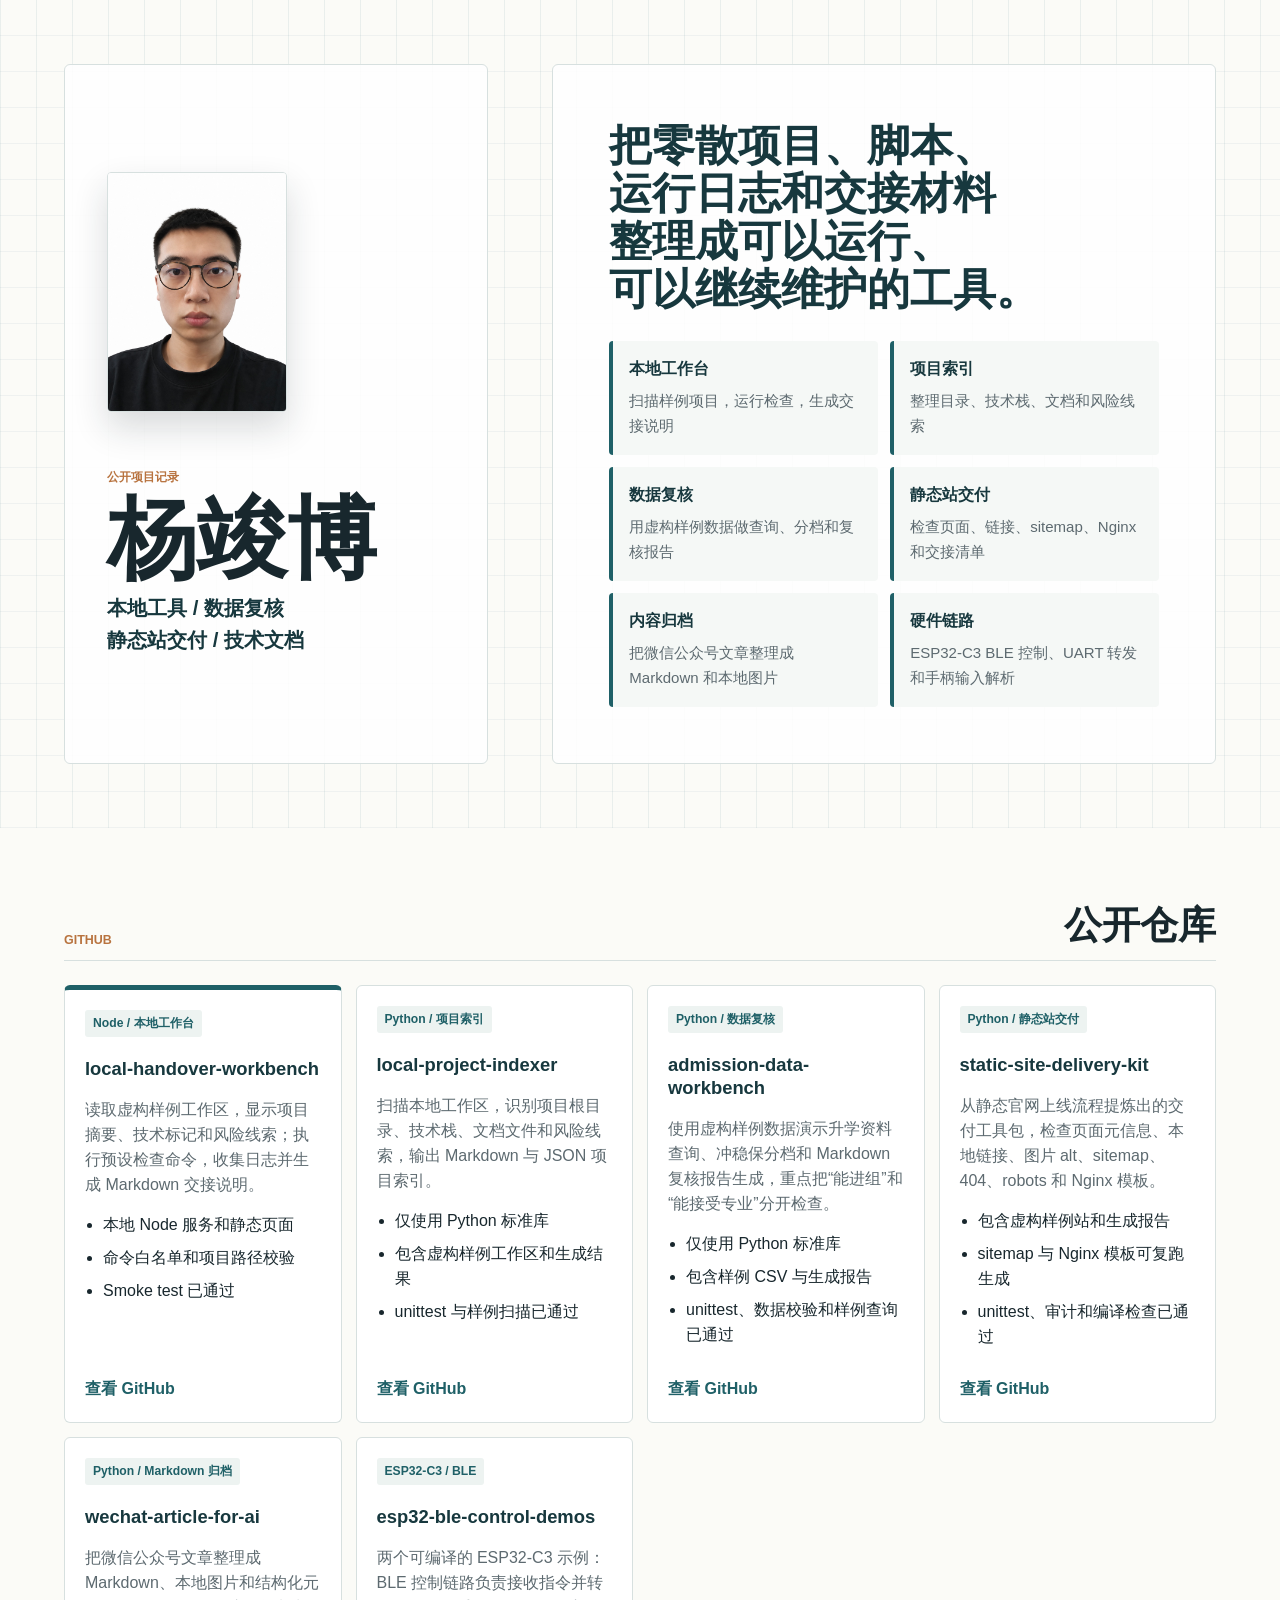
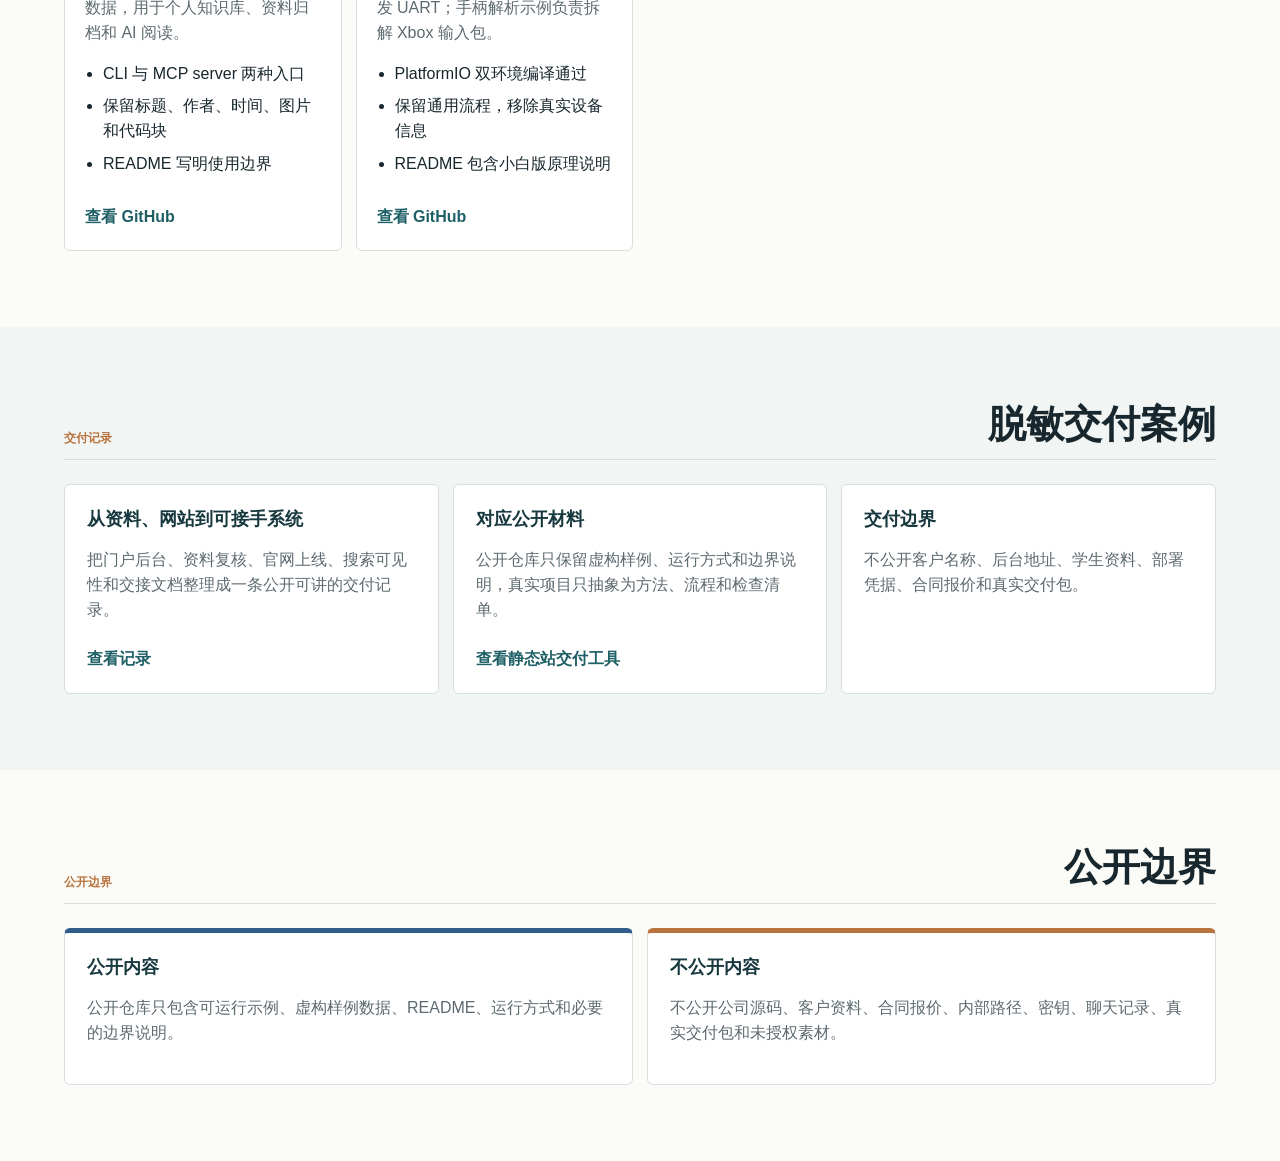
==== index.html @ c6136314 "feat: add static site delivery kit link" ====
<!doctype html>
<html lang="zh-CN">
<head>
  <meta charset="utf-8">
  <meta name="viewport" content="width=device-width, initial-scale=1">
  <title>杨竣博 | 项目记录</title>
  <meta name="description" content="杨竣博的公开项目记录：本地工具、资料整理、数据复核、Markdown 归档、ESP32-C3 蓝牙控制链路。">
  <link rel="stylesheet" href="styles.css">
</head>
<body>
  <main class="site">
    <section class="intro" aria-labelledby="title">
      <div class="identity">
        <img src="assets/profile.jpg" alt="杨竣博" class="avatar">
        <div>
          <p class="eyebrow">公开项目记录</p>
          <h1 id="title">杨竣博</h1>
          <p class="role"><span>本地工具 / 数据复核</span><span>静态站交付 / 技术文档</span></p>
        </div>
      </div>

      <div class="thesis">
        <p class="lead"><span>把零散项目、脚本、</span><span>运行日志和交接材料</span><span>整理成可以运行、</span><span>可以继续维护的工具。</span></p>
        <div class="signal-grid" aria-label="项目类型">
          <div><strong>本地工作台</strong><span>扫描样例项目，运行检查，生成交接说明</span></div>
          <div><strong>项目索引</strong><span>整理目录、技术栈、文档和风险线索</span></div>
          <div><strong>数据复核</strong><span>用虚构样例数据做查询、分档和复核报告</span></div>
          <div><strong>静态站交付</strong><span>检查页面、链接、sitemap、Nginx 和交接清单</span></div>
          <div><strong>内容归档</strong><span>把微信公众号文章整理成 Markdown 和本地图片</span></div>
          <div><strong>硬件链路</strong><span>ESP32-C3 BLE 控制、UART 转发和手柄输入解析</span></div>
        </div>
      </div>
    </section>

    <section class="band projects" aria-labelledby="projects-title">
      <div class="section-head">
        <p class="eyebrow">GitHub</p>
        <h2 id="projects-title">公开仓库</h2>
      </div>

      <div class="project-grid">
        <article class="project-card primary">
          <div class="status">Node / 本地工作台</div>
          <h3>local-handover-workbench</h3>
          <p>读取虚构样例工作区，显示项目摘要、技术标记和风险线索；执行预设检查命令，收集日志并生成 Markdown 交接说明。</p>
          <ul>
            <li>本地 Node 服务和静态页面</li>
            <li>命令白名单和项目路径校验</li>
            <li>Smoke test 已通过</li>
          </ul>
          <a href="https://github.com/blacklemi3/local-handover-workbench">查看 GitHub</a>
        </article>

        <article class="project-card">
          <div class="status">Python / 项目索引</div>
          <h3>local-project-indexer</h3>
          <p>扫描本地工作区，识别项目根目录、技术栈、文档文件和风险线索，输出 Markdown 与 JSON 项目索引。</p>
          <ul>
            <li>仅使用 Python 标准库</li>
            <li>包含虚构样例工作区和生成结果</li>
            <li>unittest 与样例扫描已通过</li>
          </ul>
          <a href="https://github.com/blacklemi3/local-project-indexer">查看 GitHub</a>
        </article>

        <article class="project-card">
          <div class="status">Python / 数据复核</div>
          <h3>admission-data-workbench</h3>
          <p>使用虚构样例数据演示升学资料查询、冲稳保分档和 Markdown 复核报告生成，重点把“能进组”和“能接受专业”分开检查。</p>
          <ul>
            <li>仅使用 Python 标准库</li>
            <li>包含样例 CSV 与生成报告</li>
            <li>unittest、数据校验和样例查询已通过</li>
          </ul>
          <a href="https://github.com/blacklemi3/admission-data-workbench">查看 GitHub</a>
        </article>

        <article class="project-card">
          <div class="status">Python / 静态站交付</div>
          <h3>static-site-delivery-kit</h3>
          <p>从静态官网上线流程提炼出的交付工具包，检查页面元信息、本地链接、图片 alt、sitemap、404、robots 和 Nginx 模板。</p>
          <ul>
            <li>包含虚构样例站和生成报告</li>
            <li>sitemap 与 Nginx 模板可复跑生成</li>
            <li>unittest、审计和编译检查已通过</li>
          </ul>
          <a href="https://github.com/blacklemi3/static-site-delivery-kit">查看 GitHub</a>
        </article>

        <article class="project-card">
          <div class="status">Python / Markdown 归档</div>
          <h3>wechat-article-for-ai</h3>
          <p>把微信公众号文章整理成 Markdown、本地图片和结构化元数据，用于个人知识库、资料归档和 AI 阅读。</p>
          <ul>
            <li>CLI 与 MCP server 两种入口</li>
            <li>保留标题、作者、时间、图片和代码块</li>
            <li>README 写明使用边界</li>
          </ul>
          <a href="https://github.com/blacklemi3/wechat-article-for-ai">查看 GitHub</a>
        </article>

        <article class="project-card">
          <div class="status">ESP32-C3 / BLE</div>
          <h3>esp32-ble-control-demos</h3>
          <p>两个可编译的 ESP32-C3 示例：BLE 控制链路负责接收指令并转发 UART；手柄解析示例负责拆解 Xbox 输入包。</p>
          <ul>
            <li>PlatformIO 双环境编译通过</li>
            <li>保留通用流程，移除真实设备信息</li>
            <li>README 包含小白版原理说明</li>
          </ul>
          <a href="https://github.com/blacklemi3/esp32-c3-ble-control-demos">查看 GitHub</a>
        </article>
      </div>
    </section>

    <section class="band evidence" aria-labelledby="records-title">
      <div class="section-head">
        <p class="eyebrow">交付记录</p>
        <h2 id="records-title">脱敏交付案例</h2>
      </div>

      <div class="case-list">
        <article>
          <h3>从资料、网站到可接手系统</h3>
          <p>把门户后台、资料复核、官网上线、搜索可见性和交接文档整理成一条公开可讲的交付记录。</p>
          <a href="cases/delivery-record.html">查看记录</a>
        </article>
        <article>
          <h3>对应公开材料</h3>
          <p>公开仓库只保留虚构样例、运行方式和边界说明，真实项目只抽象为方法、流程和检查清单。</p>
          <a href="https://github.com/blacklemi3/static-site-delivery-kit">查看静态站交付工具</a>
        </article>
        <article>
          <h3>交付边界</h3>
          <p>不公开客户名称、后台地址、学生资料、部署凭据、合同报价和真实交付包。</p>
        </article>
      </div>
    </section>

    <section class="band boundary" aria-labelledby="boundary-title">
      <div class="section-head">
        <p class="eyebrow">公开边界</p>
        <h2 id="boundary-title">公开边界</h2>
      </div>
      <div class="boundary-grid">
        <div>
          <h3>公开内容</h3>
          <p>公开仓库只包含可运行示例、虚构样例数据、README、运行方式和必要的边界说明。</p>
        </div>
        <div>
          <h3>不公开内容</h3>
          <p>不公开公司源码、客户资料、合同报价、内部路径、密钥、聊天记录、真实交付包和未授权素材。</p>
        </div>
      </div>
    </section>
  </main>
</body>
</html>
---- styles.css ----
:root {
  --ink: #18272d;
  --muted: #5d6a70;
  --paper: #fbfbf7;
  --surface: #ffffff;
  --mist: #e8efee;
  --teal: #1f6067;
  --deep: #17383e;
  --copper: #b8733f;
  --blue: #315d8c;
  --line: #d7e0df;
}

* {
  box-sizing: border-box;
}

html {
  color: var(--ink);
  background: var(--paper);
  font-family: "Microsoft YaHei", "Noto Sans SC", "PingFang SC", Arial, sans-serif;
  line-height: 1.55;
}

body {
  margin: 0;
  overflow-x: hidden;
}

a {
  color: var(--teal);
  font-weight: 700;
  text-decoration: none;
}

a:focus-visible,
a:hover {
  text-decoration: underline;
}

.site {
  min-height: 100vh;
}

.intro {
  display: grid;
  grid-template-columns: minmax(260px, 0.78fr) minmax(320px, 1.22fr);
  gap: clamp(24px, 5vw, 72px);
  align-items: stretch;
  min-height: 82vh;
  padding: clamp(28px, 5vw, 64px);
  background:
    linear-gradient(90deg, rgba(31, 96, 103, 0.08) 1px, transparent 1px),
    linear-gradient(0deg, rgba(49, 93, 140, 0.06) 1px, transparent 1px),
    var(--paper);
  background-size: 36px 36px;
}

.identity,
.thesis {
  min-width: 0;
  border: 1px solid var(--line);
  background: rgba(255, 255, 255, 0.86);
}

.identity {
  display: flex;
  flex-direction: column;
  justify-content: center;
  gap: clamp(24px, 6vw, 56px);
  padding: clamp(22px, 4vw, 42px);
  border-radius: 6px;
}

.avatar {
  width: min(180px, 46vw);
  aspect-ratio: 3 / 4;
  object-fit: cover;
  border: 1px solid var(--line);
  border-radius: 4px;
  box-shadow: 0 16px 34px rgba(24, 39, 45, 0.16);
}

.eyebrow {
  margin: 0 0 10px;
  color: var(--copper);
  font-size: 0.78rem;
  font-weight: 800;
  letter-spacing: 0;
  text-transform: uppercase;
}

h1,
h2,
h3,
p {
  margin-top: 0;
}

h1 {
  margin-bottom: 10px;
  font-size: clamp(3rem, 7vw, 5.8rem);
  line-height: 0.95;
  letter-spacing: 0;
  overflow-wrap: anywhere;
}

.role {
  margin: 0;
  color: var(--deep);
  font-size: clamp(1rem, 2vw, 1.28rem);
  font-weight: 800;
  overflow-wrap: anywhere;
}

.role span,
.lead span {
  display: block;
}

.thesis {
  display: flex;
  flex-direction: column;
  justify-content: space-between;
  gap: 28px;
  padding: clamp(24px, 5vw, 56px);
  border-radius: 6px;
}

.lead {
  max-width: 820px;
  margin: 0;
  color: var(--deep);
  font-size: clamp(1.65rem, 3.35vw, 3.55rem);
  font-weight: 850;
  line-height: 1.12;
  overflow-wrap: anywhere;
}

.signal-grid {
  display: grid;
  grid-template-columns: repeat(2, minmax(0, 1fr));
  gap: 12px;
}

.signal-grid div {
  min-height: 86px;
  padding: 16px;
  border-left: 4px solid var(--teal);
  background: #f5f8f6;
  border-radius: 4px;
}

.signal-grid strong {
  display: block;
  margin-bottom: 8px;
  color: var(--deep);
  font-size: 0.98rem;
}

.signal-grid span {
  color: var(--muted);
  font-size: 0.94rem;
}

.band {
  padding: clamp(34px, 6vw, 76px) clamp(22px, 5vw, 64px);
}

.section-head {
  display: flex;
  align-items: end;
  justify-content: space-between;
  gap: 20px;
  margin-bottom: 24px;
  border-bottom: 1px solid var(--line);
}

.section-head h2 {
  margin-bottom: 14px;
  font-size: clamp(1.6rem, 3vw, 2.8rem);
  line-height: 1.1;
}

.project-grid {
  display: grid;
  grid-template-columns: repeat(auto-fit, minmax(238px, 1fr));
  gap: 14px;
}

.project-card,
.case-list article,
.boundary-grid div {
  min-width: 0;
  border: 1px solid var(--line);
  border-radius: 6px;
  background: var(--surface);
}

.project-card {
  display: flex;
  flex-direction: column;
  min-height: 410px;
  padding: 20px;
}

.project-card.primary {
  border-top: 5px solid var(--teal);
}

.status {
  width: fit-content;
  margin-bottom: 20px;
  padding: 4px 8px;
  border-radius: 3px;
  background: #edf3f1;
  color: var(--teal);
  font-size: 0.76rem;
  font-weight: 800;
}

.project-card h3,
.case-list h3,
.boundary-grid h3 {
  color: var(--deep);
  font-size: 1.15rem;
  line-height: 1.25;
}

.project-card p,
.case-list p,
.boundary-grid p {
  color: var(--muted);
}

.project-card ul {
  margin: 0 0 20px;
  padding-left: 18px;
  color: var(--ink);
}

.project-card li {
  margin-bottom: 8px;
}

.project-card a {
  margin-top: auto;
}

.evidence {
  background: #f1f5f4;
}

.case-list {
  display: grid;
  grid-template-columns: repeat(3, minmax(0, 1fr));
  gap: 14px;
}

.case-list article,
.boundary-grid div {
  padding: 22px;
}

.case-list a {
  display: inline-block;
  margin-top: 8px;
}

.case-page {
  background: var(--paper);
}

.case-hero {
  padding: clamp(32px, 7vw, 84px) clamp(22px, 6vw, 76px);
  border-bottom: 1px solid var(--line);
  background:
    linear-gradient(90deg, rgba(31, 96, 103, 0.08) 1px, transparent 1px),
    linear-gradient(0deg, rgba(49, 93, 140, 0.06) 1px, transparent 1px),
    var(--paper);
  background-size: 36px 36px;
}

.back-link {
  display: inline-block;
  margin-bottom: clamp(28px, 5vw, 54px);
}

.case-hero h1 {
  max-width: 980px;
  font-size: clamp(2.4rem, 6vw, 5.2rem);
}

.case-lead {
  max-width: 900px;
  margin: 0;
  color: var(--deep);
  font-size: clamp(1.08rem, 2.1vw, 1.5rem);
  font-weight: 700;
}

.case-band {
  max-width: 1280px;
  margin: 0 auto;
}

.muted-band {
  max-width: none;
  background: #f1f5f4;
}

.muted-band > * {
  max-width: 1280px;
  margin-left: auto;
  margin-right: auto;
}

.delivery-grid,
.output-grid,
.related-list {
  display: grid;
  gap: 14px;
}

.delivery-grid {
  grid-template-columns: repeat(3, minmax(0, 1fr));
}

.delivery-card,
.output-grid div,
.related-list a {
  min-width: 0;
  border: 1px solid var(--line);
  border-radius: 6px;
  background: var(--surface);
}

.delivery-card {
  padding: 22px;
}

.delivery-card h3 {
  color: var(--deep);
  font-size: 1.18rem;
}

.delivery-card p,
.delivery-card li,
.output-grid span,
.related-list span,
.process-list span {
  color: var(--muted);
}

.delivery-card ul {
  margin: 0;
  padding-left: 18px;
}

.process-list {
  display: grid;
  gap: 12px;
  margin: 0;
  padding: 0;
  list-style: none;
}

.process-list li {
  display: grid;
  grid-template-columns: minmax(140px, 0.28fr) minmax(0, 1fr);
  gap: 16px;
  padding: 18px 20px;
  border-left: 4px solid var(--teal);
  background: var(--surface);
}

.process-list strong,
.output-grid strong,
.related-list strong {
  color: var(--deep);
}

.output-grid {
  grid-template-columns: repeat(4, minmax(0, 1fr));
}

.output-grid div {
  padding: 20px;
}

.output-grid strong,
.output-grid span,
.related-list strong,
.related-list span {
  display: block;
}

.output-grid strong,
.related-list strong {
  margin-bottom: 8px;
}

.related-list {
  grid-template-columns: repeat(auto-fit, minmax(230px, 1fr));
}

.related-list a {
  padding: 20px;
}

.boundary-grid {
  display: grid;
  grid-template-columns: repeat(2, minmax(0, 1fr));
  gap: 14px;
}

.boundary-grid div:first-child {
  border-top: 5px solid var(--blue);
}

.boundary-grid div:last-child {
  border-top: 5px solid var(--copper);
}

@media (max-width: 980px) {
  .intro,
  .project-grid,
  .case-list,
  .delivery-grid,
  .output-grid,
  .related-list,
  .boundary-grid {
    grid-template-columns: 1fr;
  }

  .intro {
    min-height: auto;
    padding: 28px clamp(16px, 6vw, 28px);
  }

  .project-card {
    min-height: auto;
  }
}

@media (max-width: 620px) {
  h1 {
    font-size: 2.75rem;
  }

  .role,
  .lead,
  .project-card h3 {
    word-break: break-all;
  }

  .lead {
    font-size: 1.48rem;
  }

  .signal-grid {
    grid-template-columns: 1fr;
  }

  .section-head {
    display: block;
  }

  .process-list li {
    grid-template-columns: 1fr;
  }
}

@media (prefers-reduced-motion: reduce) {
  *,
  *::before,
  *::after {
    scroll-behavior: auto !important;
  }
}
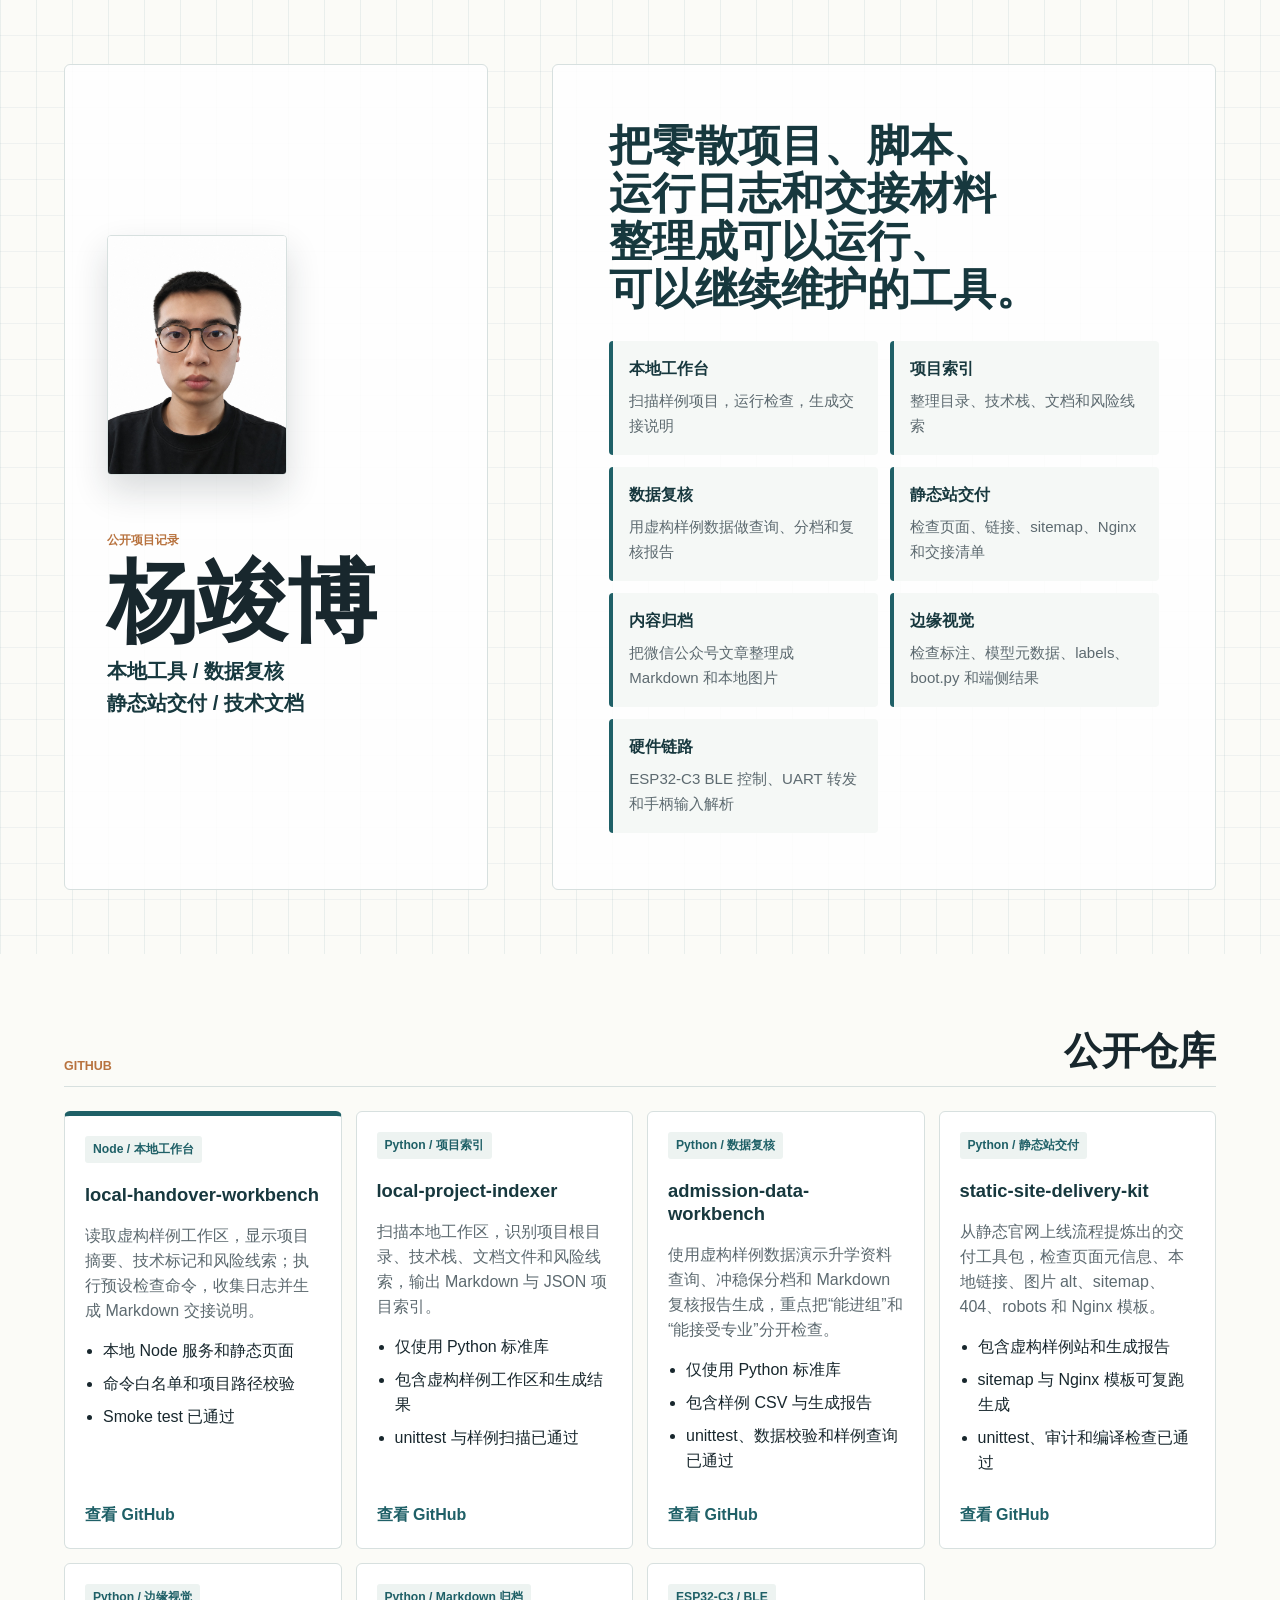
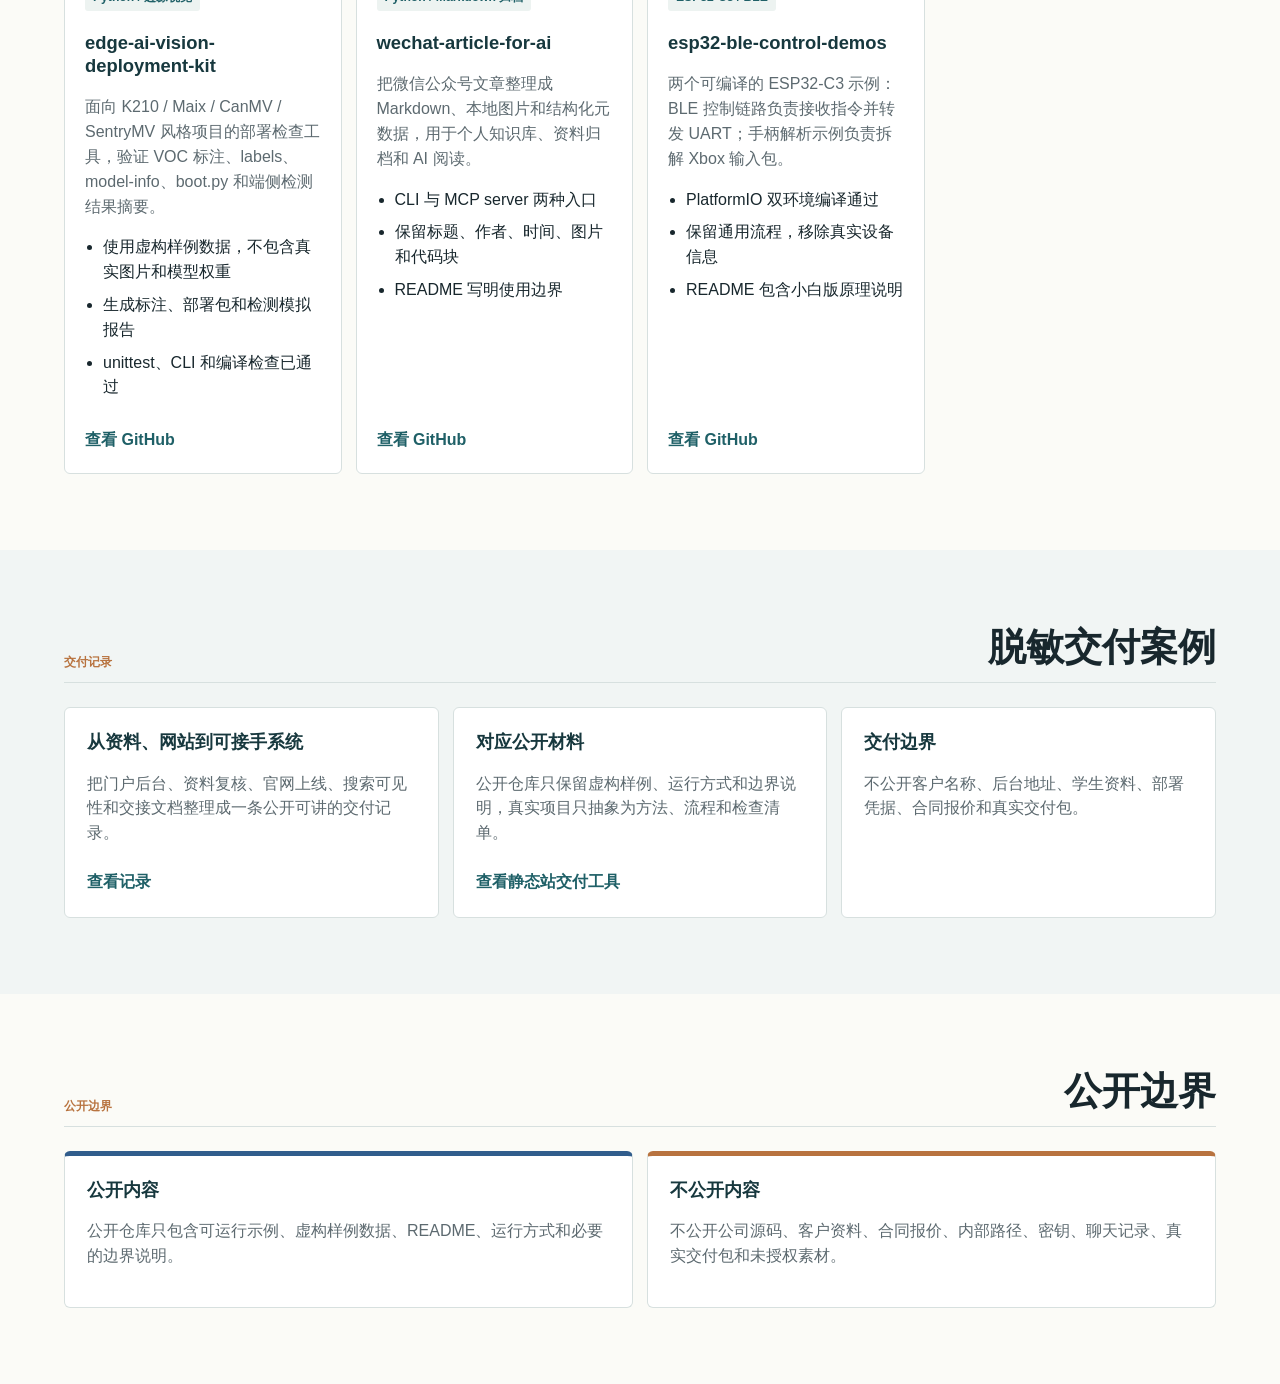
==== commit 3c2754f7: "feat: add edge vision deployment kit link" ====
--- a/index.html
+++ b/index.html
@@ -4,7 +4,7 @@
   <meta charset="utf-8">
   <meta name="viewport" content="width=device-width, initial-scale=1">
   <title>杨竣博 | 项目记录</title>
-  <meta name="description" content="杨竣博的公开项目记录：本地工具、资料整理、数据复核、Markdown 归档、ESP32-C3 蓝牙控制链路。">
+  <meta name="description" content="杨竣博的公开项目记录：本地工具、资料整理、数据复核、Markdown 归档、边缘视觉部署检查和 ESP32-C3 蓝牙控制链路。">
   <link rel="stylesheet" href="styles.css">
 </head>
 <body>
@@ -27,6 +27,7 @@
           <div><strong>数据复核</strong><span>用虚构样例数据做查询、分档和复核报告</span></div>
           <div><strong>静态站交付</strong><span>检查页面、链接、sitemap、Nginx 和交接清单</span></div>
           <div><strong>内容归档</strong><span>把微信公众号文章整理成 Markdown 和本地图片</span></div>
+          <div><strong>边缘视觉</strong><span>检查标注、模型元数据、labels、boot.py 和端侧结果</span></div>
           <div><strong>硬件链路</strong><span>ESP32-C3 BLE 控制、UART 转发和手柄输入解析</span></div>
         </div>
       </div>
@@ -85,6 +86,18 @@
             <li>unittest、审计和编译检查已通过</li>
           </ul>
           <a href="https://github.com/blacklemi3/static-site-delivery-kit">查看 GitHub</a>
+        </article>
+
+        <article class="project-card">
+          <div class="status">Python / 边缘视觉</div>
+          <h3>edge-ai-vision-deployment-kit</h3>
+          <p>面向 K210 / Maix / CanMV / SentryMV 风格项目的部署检查工具，验证 VOC 标注、labels、model-info、boot.py 和端侧检测结果摘要。</p>
+          <ul>
+            <li>使用虚构样例数据，不包含真实图片和模型权重</li>
+            <li>生成标注、部署包和检测模拟报告</li>
+            <li>unittest、CLI 和编译检查已通过</li>
+          </ul>
+          <a href="https://github.com/blacklemi3/edge-ai-vision-deployment-kit">查看 GitHub</a>
         </article>
 
         <article class="project-card">
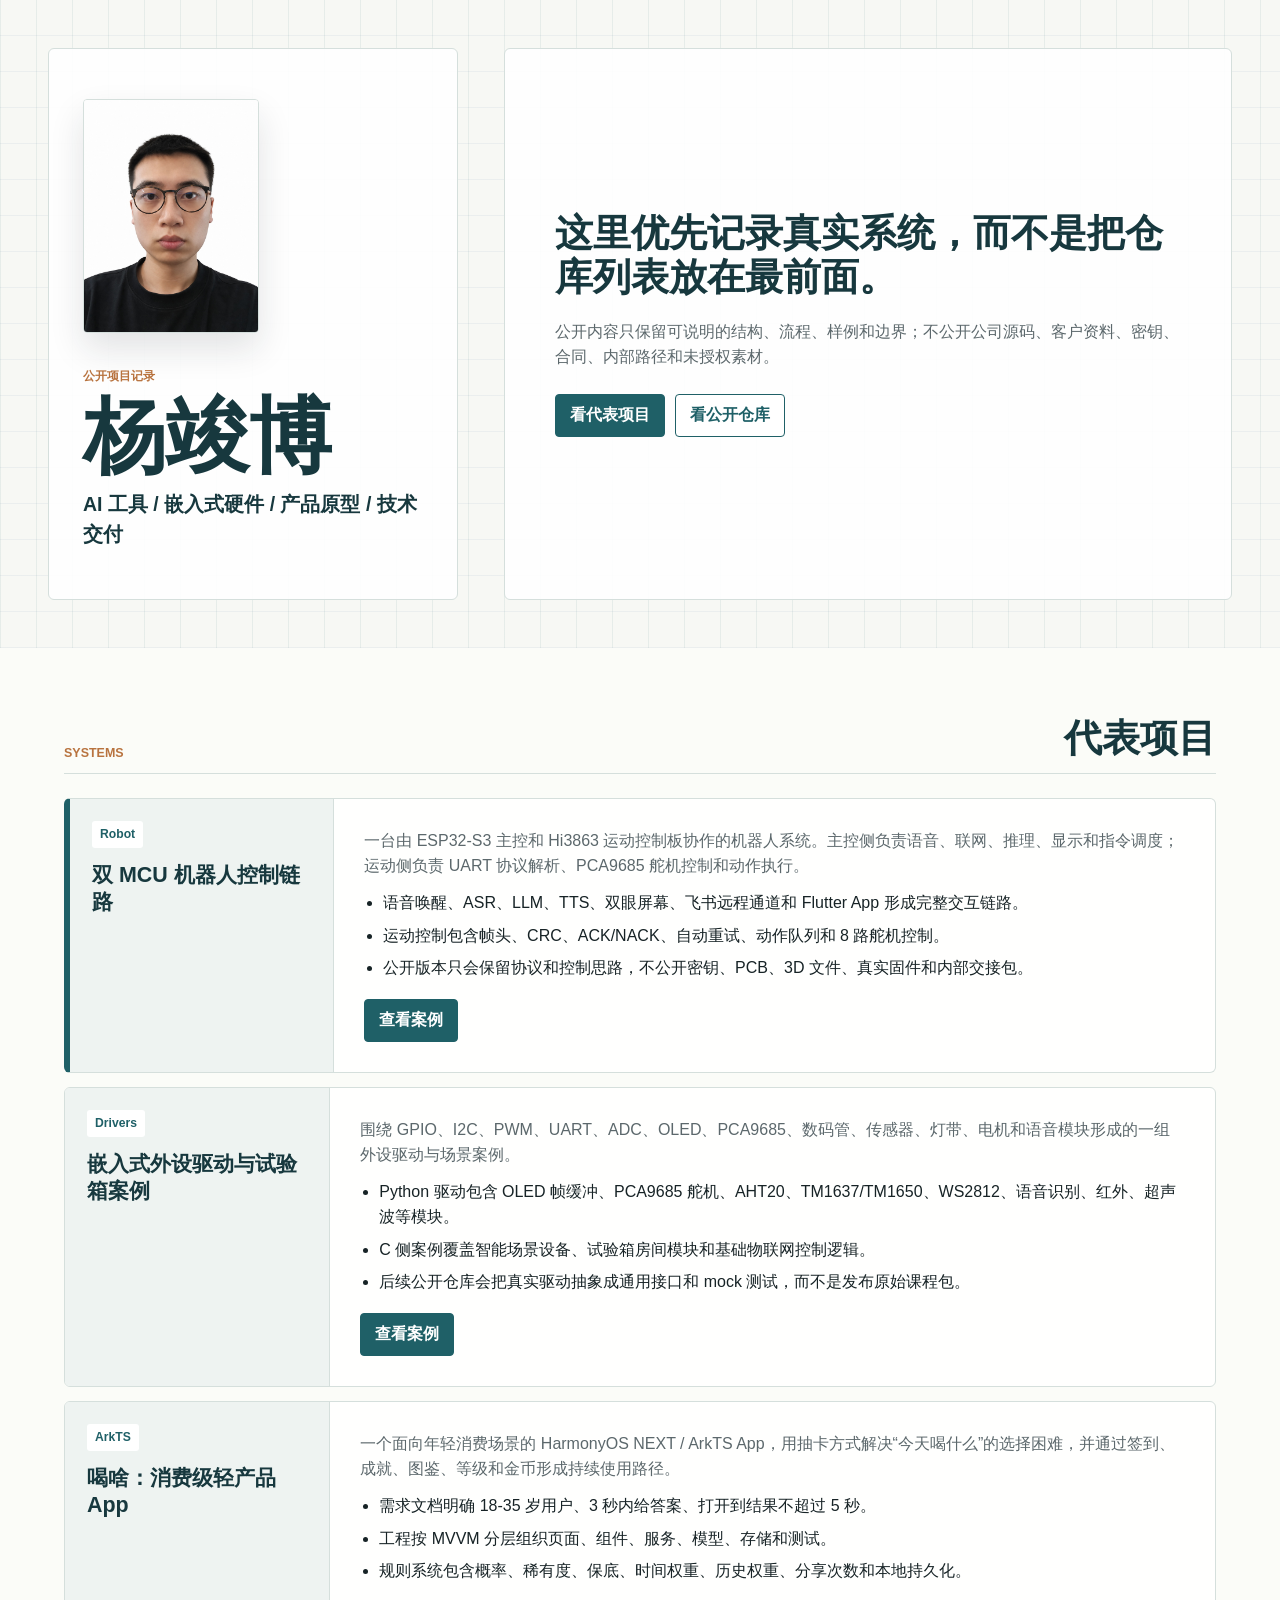
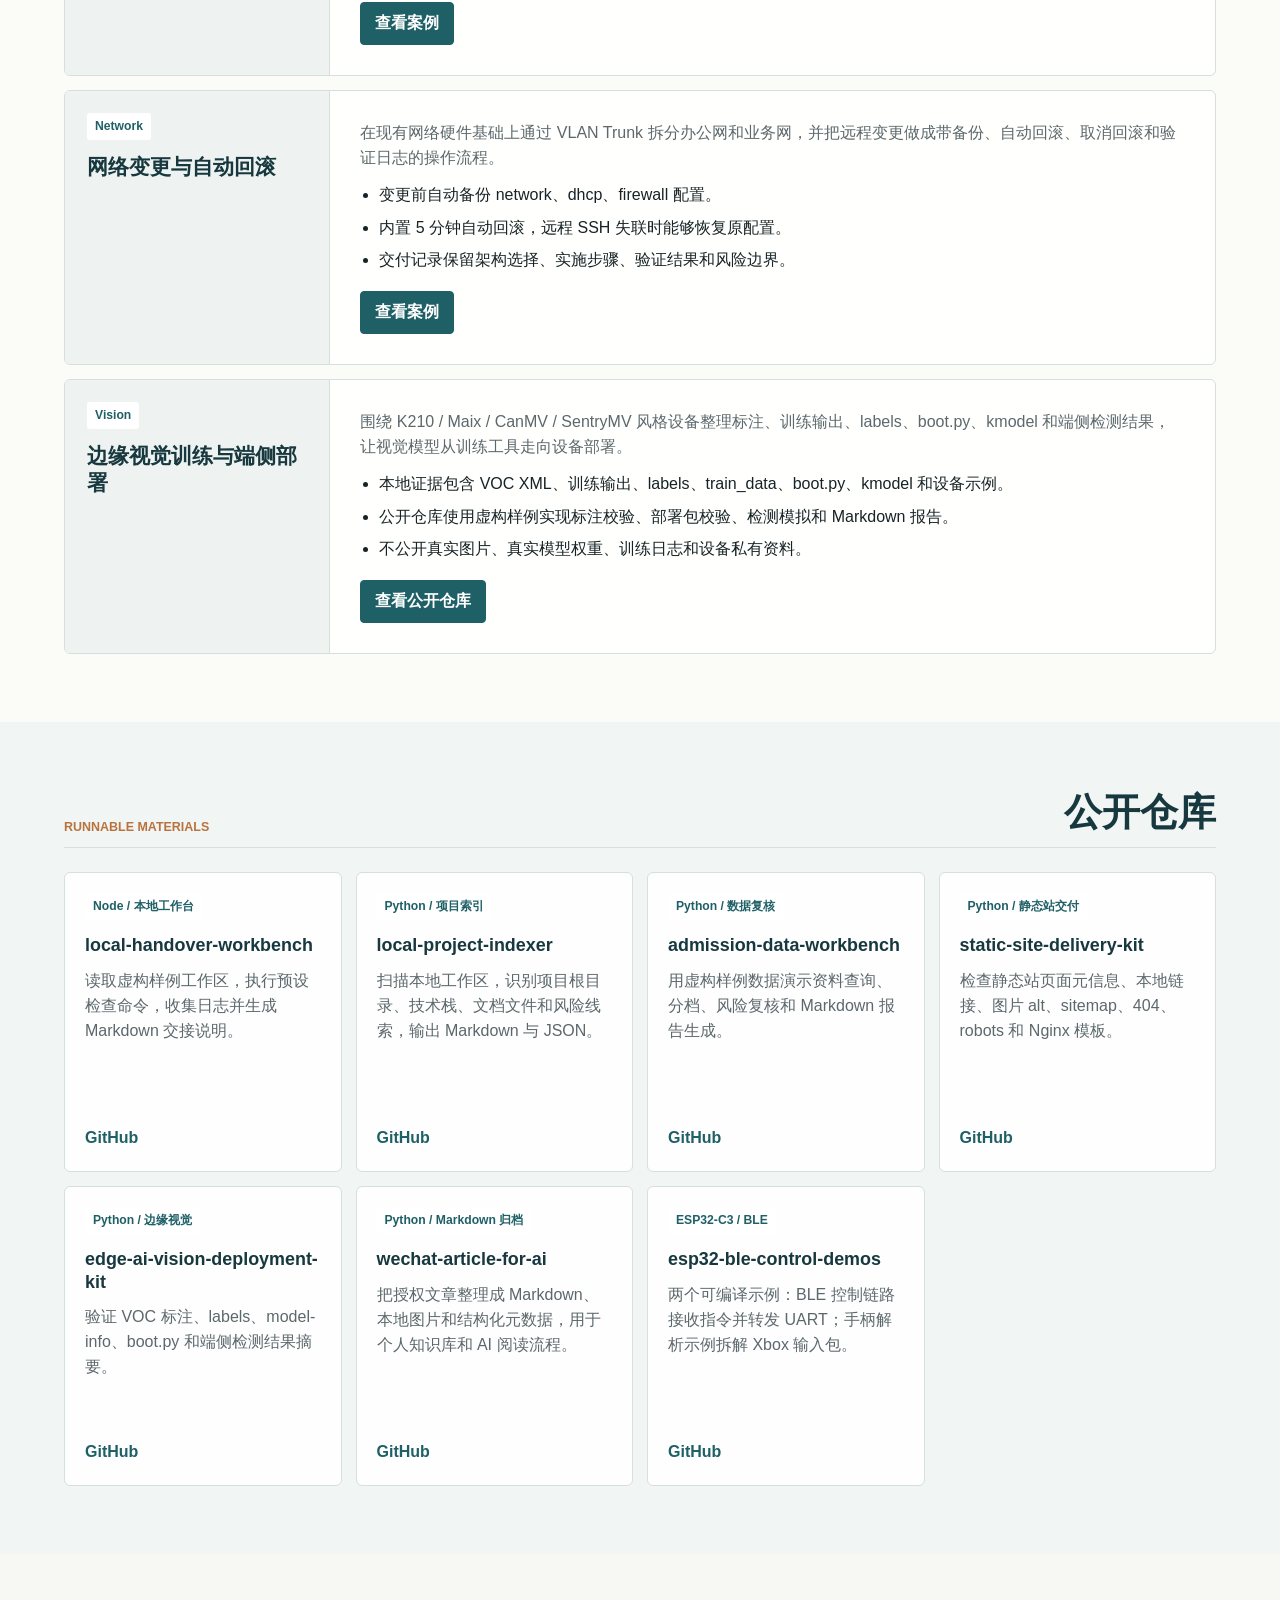
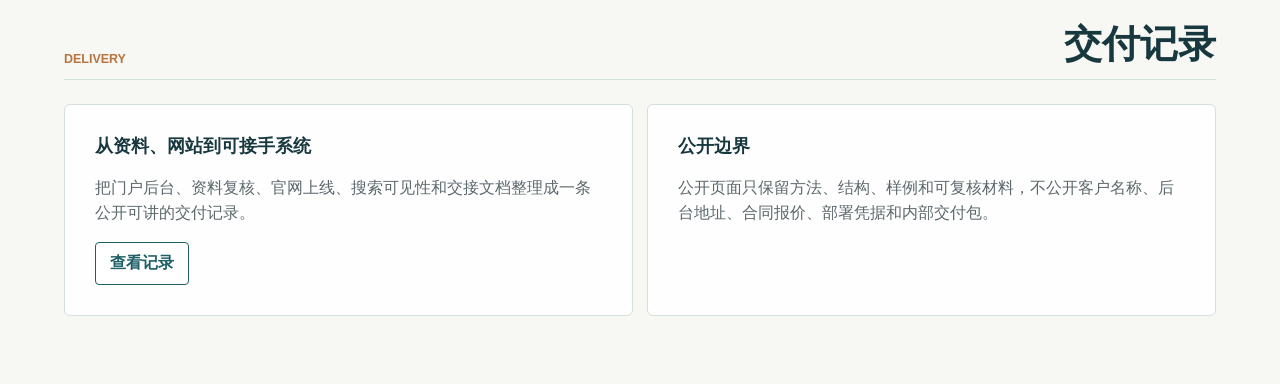
==== commit e37b8c76: "feat: make portfolio case-first" ====
--- a/index.html
+++ b/index.html
@@ -4,166 +4,194 @@
   <meta charset="utf-8">
   <meta name="viewport" content="width=device-width, initial-scale=1">
   <title>杨竣博 | 项目记录</title>
-  <meta name="description" content="杨竣博的公开项目记录：本地工具、资料整理、数据复核、Markdown 归档、边缘视觉部署检查和 ESP32-C3 蓝牙控制链路。">
+  <meta name="description" content="杨竣博的公开项目记录：机器人控制链路、嵌入式外设驱动、消费级 ArkTS App、网络变更、边缘视觉和技术交付。">
   <link rel="stylesheet" href="styles.css">
 </head>
 <body>
   <main class="site">
-    <section class="intro" aria-labelledby="title">
-      <div class="identity">
+    <section class="hero" aria-labelledby="title">
+      <div class="profile-panel">
         <img src="assets/profile.jpg" alt="杨竣博" class="avatar">
         <div>
           <p class="eyebrow">公开项目记录</p>
           <h1 id="title">杨竣博</h1>
-          <p class="role"><span>本地工具 / 数据复核</span><span>静态站交付 / 技术文档</span></p>
+          <p class="role">AI 工具 / 嵌入式硬件 / 产品原型 / 技术交付</p>
         </div>
       </div>
 
-      <div class="thesis">
-        <p class="lead"><span>把零散项目、脚本、</span><span>运行日志和交接材料</span><span>整理成可以运行、</span><span>可以继续维护的工具。</span></p>
-        <div class="signal-grid" aria-label="项目类型">
-          <div><strong>本地工作台</strong><span>扫描样例项目，运行检查，生成交接说明</span></div>
-          <div><strong>项目索引</strong><span>整理目录、技术栈、文档和风险线索</span></div>
-          <div><strong>数据复核</strong><span>用虚构样例数据做查询、分档和复核报告</span></div>
-          <div><strong>静态站交付</strong><span>检查页面、链接、sitemap、Nginx 和交接清单</span></div>
-          <div><strong>内容归档</strong><span>把微信公众号文章整理成 Markdown 和本地图片</span></div>
-          <div><strong>边缘视觉</strong><span>检查标注、模型元数据、labels、boot.py 和端侧结果</span></div>
-          <div><strong>硬件链路</strong><span>ESP32-C3 BLE 控制、UART 转发和手柄输入解析</span></div>
+      <div class="hero-brief">
+        <p class="lead">这里优先记录真实系统，而不是把仓库列表放在最前面。</p>
+        <p class="sublead">公开内容只保留可说明的结构、流程、样例和边界；不公开公司源码、客户资料、密钥、合同、内部路径和未授权素材。</p>
+        <div class="hero-actions">
+          <a href="#cases">看代表项目</a>
+          <a href="#repos">看公开仓库</a>
         </div>
       </div>
     </section>
 
-    <section class="band projects" aria-labelledby="projects-title">
+    <section class="band case-priority" id="cases" aria-labelledby="cases-title">
       <div class="section-head">
-        <p class="eyebrow">GitHub</p>
-        <h2 id="projects-title">公开仓库</h2>
+        <p class="eyebrow">Systems</p>
+        <h2 id="cases-title">代表项目</h2>
       </div>
 
-      <div class="project-grid">
-        <article class="project-card primary">
-          <div class="status">Node / 本地工作台</div>
-          <h3>local-handover-workbench</h3>
-          <p>读取虚构样例工作区，显示项目摘要、技术标记和风险线索；执行预设检查命令，收集日志并生成 Markdown 交接说明。</p>
-          <ul>
-            <li>本地 Node 服务和静态页面</li>
-            <li>命令白名单和项目路径校验</li>
-            <li>Smoke test 已通过</li>
-          </ul>
-          <a href="https://github.com/blacklemi3/local-handover-workbench">查看 GitHub</a>
+      <div class="case-ledger">
+        <article class="case-row flagship">
+          <div class="case-label">
+            <span>Robot</span>
+            <strong>双 MCU 机器人控制链路</strong>
+          </div>
+          <div class="case-body">
+            <p>一台由 ESP32-S3 主控和 Hi3863 运动控制板协作的机器人系统。主控侧负责语音、联网、推理、显示和指令调度；运动侧负责 UART 协议解析、PCA9685 舵机控制和动作执行。</p>
+            <ul>
+              <li>语音唤醒、ASR、LLM、TTS、双眼屏幕、飞书远程通道和 Flutter App 形成完整交互链路。</li>
+              <li>运动控制包含帧头、CRC、ACK/NACK、自动重试、动作队列和 8 路舵机控制。</li>
+              <li>公开版本只会保留协议和控制思路，不公开密钥、PCB、3D 文件、真实固件和内部交接包。</li>
+            </ul>
+            <a href="cases/system-records.html#robot">查看案例</a>
+          </div>
         </article>
 
-        <article class="project-card">
-          <div class="status">Python / 项目索引</div>
-          <h3>local-project-indexer</h3>
-          <p>扫描本地工作区，识别项目根目录、技术栈、文档文件和风险线索，输出 Markdown 与 JSON 项目索引。</p>
-          <ul>
-            <li>仅使用 Python 标准库</li>
-            <li>包含虚构样例工作区和生成结果</li>
-            <li>unittest 与样例扫描已通过</li>
-          </ul>
-          <a href="https://github.com/blacklemi3/local-project-indexer">查看 GitHub</a>
+        <article class="case-row">
+          <div class="case-label">
+            <span>Drivers</span>
+            <strong>嵌入式外设驱动与试验箱案例</strong>
+          </div>
+          <div class="case-body">
+            <p>围绕 GPIO、I2C、PWM、UART、ADC、OLED、PCA9685、数码管、传感器、灯带、电机和语音模块形成的一组外设驱动与场景案例。</p>
+            <ul>
+              <li>Python 驱动包含 OLED 帧缓冲、PCA9685 舵机、AHT20、TM1637/TM1650、WS2812、语音识别、红外、超声波等模块。</li>
+              <li>C 侧案例覆盖智能场景设备、试验箱房间模块和基础物联网控制逻辑。</li>
+              <li>后续公开仓库会把真实驱动抽象成通用接口和 mock 测试，而不是发布原始课程包。</li>
+            </ul>
+            <a href="cases/system-records.html#drivers">查看案例</a>
+          </div>
         </article>
 
-        <article class="project-card">
-          <div class="status">Python / 数据复核</div>
-          <h3>admission-data-workbench</h3>
-          <p>使用虚构样例数据演示升学资料查询、冲稳保分档和 Markdown 复核报告生成，重点把“能进组”和“能接受专业”分开检查。</p>
-          <ul>
-            <li>仅使用 Python 标准库</li>
-            <li>包含样例 CSV 与生成报告</li>
-            <li>unittest、数据校验和样例查询已通过</li>
-          </ul>
-          <a href="https://github.com/blacklemi3/admission-data-workbench">查看 GitHub</a>
+        <article class="case-row">
+          <div class="case-label">
+            <span>ArkTS</span>
+            <strong>喝啥：消费级轻产品 App</strong>
+          </div>
+          <div class="case-body">
+            <p>一个面向年轻消费场景的 HarmonyOS NEXT / ArkTS App，用抽卡方式解决“今天喝什么”的选择困难，并通过签到、成就、图鉴、等级和金币形成持续使用路径。</p>
+            <ul>
+              <li>需求文档明确 18-35 岁用户、3 秒内给答案、打开到结果不超过 5 秒。</li>
+              <li>工程按 MVVM 分层组织页面、组件、服务、模型、存储和测试。</li>
+              <li>规则系统包含概率、稀有度、保底、时间权重、历史权重、分享次数和本地持久化。</li>
+            </ul>
+            <a href="cases/system-records.html#hesha">查看案例</a>
+          </div>
         </article>
 
-        <article class="project-card">
-          <div class="status">Python / 静态站交付</div>
-          <h3>static-site-delivery-kit</h3>
-          <p>从静态官网上线流程提炼出的交付工具包，检查页面元信息、本地链接、图片 alt、sitemap、404、robots 和 Nginx 模板。</p>
-          <ul>
-            <li>包含虚构样例站和生成报告</li>
-            <li>sitemap 与 Nginx 模板可复跑生成</li>
-            <li>unittest、审计和编译检查已通过</li>
-          </ul>
-          <a href="https://github.com/blacklemi3/static-site-delivery-kit">查看 GitHub</a>
+        <article class="case-row">
+          <div class="case-label">
+            <span>Network</span>
+            <strong>网络变更与自动回滚</strong>
+          </div>
+          <div class="case-body">
+            <p>在现有网络硬件基础上通过 VLAN Trunk 拆分办公网和业务网，并把远程变更做成带备份、自动回滚、取消回滚和验证日志的操作流程。</p>
+            <ul>
+              <li>变更前自动备份 network、dhcp、firewall 配置。</li>
+              <li>内置 5 分钟自动回滚，远程 SSH 失联时能够恢复原配置。</li>
+              <li>交付记录保留架构选择、实施步骤、验证结果和风险边界。</li>
+            </ul>
+            <a href="cases/system-records.html#network">查看案例</a>
+          </div>
         </article>
 
-        <article class="project-card">
-          <div class="status">Python / 边缘视觉</div>
-          <h3>edge-ai-vision-deployment-kit</h3>
-          <p>面向 K210 / Maix / CanMV / SentryMV 风格项目的部署检查工具，验证 VOC 标注、labels、model-info、boot.py 和端侧检测结果摘要。</p>
-          <ul>
-            <li>使用虚构样例数据，不包含真实图片和模型权重</li>
-            <li>生成标注、部署包和检测模拟报告</li>
-            <li>unittest、CLI 和编译检查已通过</li>
-          </ul>
-          <a href="https://github.com/blacklemi3/edge-ai-vision-deployment-kit">查看 GitHub</a>
-        </article>
-
-        <article class="project-card">
-          <div class="status">Python / Markdown 归档</div>
-          <h3>wechat-article-for-ai</h3>
-          <p>把微信公众号文章整理成 Markdown、本地图片和结构化元数据，用于个人知识库、资料归档和 AI 阅读。</p>
-          <ul>
-            <li>CLI 与 MCP server 两种入口</li>
-            <li>保留标题、作者、时间、图片和代码块</li>
-            <li>README 写明使用边界</li>
-          </ul>
-          <a href="https://github.com/blacklemi3/wechat-article-for-ai">查看 GitHub</a>
-        </article>
-
-        <article class="project-card">
-          <div class="status">ESP32-C3 / BLE</div>
-          <h3>esp32-ble-control-demos</h3>
-          <p>两个可编译的 ESP32-C3 示例：BLE 控制链路负责接收指令并转发 UART；手柄解析示例负责拆解 Xbox 输入包。</p>
-          <ul>
-            <li>PlatformIO 双环境编译通过</li>
-            <li>保留通用流程，移除真实设备信息</li>
-            <li>README 包含小白版原理说明</li>
-          </ul>
-          <a href="https://github.com/blacklemi3/esp32-c3-ble-control-demos">查看 GitHub</a>
+        <article class="case-row">
+          <div class="case-label">
+            <span>Vision</span>
+            <strong>边缘视觉训练与端侧部署</strong>
+          </div>
+          <div class="case-body">
+            <p>围绕 K210 / Maix / CanMV / SentryMV 风格设备整理标注、训练输出、labels、boot.py、kmodel 和端侧检测结果，让视觉模型从训练工具走向设备部署。</p>
+            <ul>
+              <li>本地证据包含 VOC XML、训练输出、labels、train_data、boot.py、kmodel 和设备示例。</li>
+              <li>公开仓库使用虚构样例实现标注校验、部署包校验、检测模拟和 Markdown 报告。</li>
+              <li>不公开真实图片、真实模型权重、训练日志和设备私有资料。</li>
+            </ul>
+            <a href="https://github.com/blacklemi3/edge-ai-vision-deployment-kit">查看公开仓库</a>
+          </div>
         </article>
       </div>
     </section>
 
-    <section class="band evidence" aria-labelledby="records-title">
+    <section class="band support-band" id="repos" aria-labelledby="repos-title">
       <div class="section-head">
-        <p class="eyebrow">交付记录</p>
-        <h2 id="records-title">脱敏交付案例</h2>
+        <p class="eyebrow">Runnable Materials</p>
+        <h2 id="repos-title">公开仓库</h2>
       </div>
 
-      <div class="case-list">
+      <div class="repo-grid">
+        <article class="repo-card">
+          <div class="status">Node / 本地工作台</div>
+          <h3>local-handover-workbench</h3>
+          <p>读取虚构样例工作区，执行预设检查命令，收集日志并生成 Markdown 交接说明。</p>
+          <a href="https://github.com/blacklemi3/local-handover-workbench">GitHub</a>
+        </article>
+
+        <article class="repo-card">
+          <div class="status">Python / 项目索引</div>
+          <h3>local-project-indexer</h3>
+          <p>扫描本地工作区，识别项目根目录、技术栈、文档文件和风险线索，输出 Markdown 与 JSON。</p>
+          <a href="https://github.com/blacklemi3/local-project-indexer">GitHub</a>
+        </article>
+
+        <article class="repo-card">
+          <div class="status">Python / 数据复核</div>
+          <h3>admission-data-workbench</h3>
+          <p>用虚构样例数据演示资料查询、分档、风险复核和 Markdown 报告生成。</p>
+          <a href="https://github.com/blacklemi3/admission-data-workbench">GitHub</a>
+        </article>
+
+        <article class="repo-card">
+          <div class="status">Python / 静态站交付</div>
+          <h3>static-site-delivery-kit</h3>
+          <p>检查静态站页面元信息、本地链接、图片 alt、sitemap、404、robots 和 Nginx 模板。</p>
+          <a href="https://github.com/blacklemi3/static-site-delivery-kit">GitHub</a>
+        </article>
+
+        <article class="repo-card">
+          <div class="status">Python / 边缘视觉</div>
+          <h3>edge-ai-vision-deployment-kit</h3>
+          <p>验证 VOC 标注、labels、model-info、boot.py 和端侧检测结果摘要。</p>
+          <a href="https://github.com/blacklemi3/edge-ai-vision-deployment-kit">GitHub</a>
+        </article>
+
+        <article class="repo-card">
+          <div class="status">Python / Markdown 归档</div>
+          <h3>wechat-article-for-ai</h3>
+          <p>把授权文章整理成 Markdown、本地图片和结构化元数据，用于个人知识库和 AI 阅读流程。</p>
+          <a href="https://github.com/blacklemi3/wechat-article-for-ai">GitHub</a>
+        </article>
+
+        <article class="repo-card">
+          <div class="status">ESP32-C3 / BLE</div>
+          <h3>esp32-ble-control-demos</h3>
+          <p>两个可编译示例：BLE 控制链路接收指令并转发 UART；手柄解析示例拆解 Xbox 输入包。</p>
+          <a href="https://github.com/blacklemi3/esp32-c3-ble-control-demos">GitHub</a>
+        </article>
+      </div>
+    </section>
+
+    <section class="band delivery-band" aria-labelledby="delivery-title">
+      <div class="section-head">
+        <p class="eyebrow">Delivery</p>
+        <h2 id="delivery-title">交付记录</h2>
+      </div>
+
+      <div class="delivery-strip">
         <article>
           <h3>从资料、网站到可接手系统</h3>
           <p>把门户后台、资料复核、官网上线、搜索可见性和交接文档整理成一条公开可讲的交付记录。</p>
           <a href="cases/delivery-record.html">查看记录</a>
         </article>
         <article>
-          <h3>对应公开材料</h3>
-          <p>公开仓库只保留虚构样例、运行方式和边界说明，真实项目只抽象为方法、流程和检查清单。</p>
-          <a href="https://github.com/blacklemi3/static-site-delivery-kit">查看静态站交付工具</a>
+          <h3>公开边界</h3>
+          <p>公开页面只保留方法、结构、样例和可复核材料，不公开客户名称、后台地址、合同报价、部署凭据和内部交付包。</p>
         </article>
-        <article>
-          <h3>交付边界</h3>
-          <p>不公开客户名称、后台地址、学生资料、部署凭据、合同报价和真实交付包。</p>
-        </article>
-      </div>
-    </section>
-
-    <section class="band boundary" aria-labelledby="boundary-title">
-      <div class="section-head">
-        <p class="eyebrow">公开边界</p>
-        <h2 id="boundary-title">公开边界</h2>
-      </div>
-      <div class="boundary-grid">
-        <div>
-          <h3>公开内容</h3>
-          <p>公开仓库只包含可运行示例、虚构样例数据、README、运行方式和必要的边界说明。</p>
-        </div>
-        <div>
-          <h3>不公开内容</h3>
-          <p>不公开公司源码、客户资料、合同报价、内部路径、密钥、聊天记录、真实交付包和未授权素材。</p>
-        </div>
       </div>
     </section>
   </main>
--- a/styles.css
+++ b/styles.css
@@ -1,14 +1,15 @@
 :root {
-  --ink: #18272d;
-  --muted: #5d6a70;
-  --paper: #fbfbf7;
+  --ink: #172326;
+  --muted: #5c686c;
+  --paper: #f7f8f4;
   --surface: #ffffff;
-  --mist: #e8efee;
+  --panel: #eef3f1;
+  --line: #d5dfdc;
   --teal: #1f6067;
   --deep: #17383e;
+  --blue: #315d8c;
   --copper: #b8733f;
-  --blue: #315d8c;
-  --line: #d7e0df;
+  --shadow: rgba(23, 35, 38, 0.12);
 }
 
 * {
@@ -19,7 +20,8 @@
   color: var(--ink);
   background: var(--paper);
   font-family: "Microsoft YaHei", "Noto Sans SC", "PingFang SC", Arial, sans-serif;
-  line-height: 1.55;
+  line-height: 1.56;
+  scroll-behavior: smooth;
 }
 
 body {
@@ -29,7 +31,7 @@
 
 a {
   color: var(--teal);
-  font-weight: 700;
+  font-weight: 800;
   text-decoration: none;
 }
 
@@ -38,17 +40,33 @@
   text-decoration: underline;
 }
 
+h1,
+h2,
+h3,
+p {
+  margin-top: 0;
+}
+
+ul,
+ol {
+  padding-left: 1.18rem;
+}
+
+li {
+  margin-bottom: 0.48rem;
+}
+
 .site {
   min-height: 100vh;
 }
 
-.intro {
-  display: grid;
-  grid-template-columns: minmax(260px, 0.78fr) minmax(320px, 1.22fr);
-  gap: clamp(24px, 5vw, 72px);
+.hero {
+  display: grid;
+  grid-template-columns: minmax(260px, 0.72fr) minmax(340px, 1.28fr);
+  gap: clamp(18px, 4vw, 46px);
   align-items: stretch;
-  min-height: 82vh;
-  padding: clamp(28px, 5vw, 64px);
+  min-height: 72vh;
+  padding: clamp(22px, 4vw, 48px);
   background:
     linear-gradient(90deg, rgba(31, 96, 103, 0.08) 1px, transparent 1px),
     linear-gradient(0deg, rgba(49, 93, 140, 0.06) 1px, transparent 1px),
@@ -56,115 +74,148 @@
   background-size: 36px 36px;
 }
 
-.identity,
-.thesis {
-  min-width: 0;
+.profile-panel,
+.hero-brief,
+.case-row,
+.repo-card,
+.delivery-strip article,
+.delivery-card,
+.output-grid div,
+.related-list a,
+.boundary-grid div,
+.system-note,
+.detail-block,
+.fact-card {
   border: 1px solid var(--line);
-  background: rgba(255, 255, 255, 0.86);
-}
-
-.identity {
-  display: flex;
-  flex-direction: column;
-  justify-content: center;
-  gap: clamp(24px, 6vw, 56px);
-  padding: clamp(22px, 4vw, 42px);
   border-radius: 6px;
+  background: rgba(255, 255, 255, 0.9);
+}
+
+.profile-panel {
+  display: grid;
+  align-content: center;
+  gap: clamp(18px, 3.5vw, 34px);
+  min-width: 0;
+  padding: clamp(18px, 3.5vw, 34px);
 }
 
 .avatar {
-  width: min(180px, 46vw);
+  width: min(176px, 48vw);
   aspect-ratio: 3 / 4;
   object-fit: cover;
   border: 1px solid var(--line);
   border-radius: 4px;
-  box-shadow: 0 16px 34px rgba(24, 39, 45, 0.16);
+  box-shadow: 0 16px 34px var(--shadow);
 }
 
 .eyebrow {
   margin: 0 0 10px;
   color: var(--copper);
   font-size: 0.78rem;
-  font-weight: 800;
+  font-weight: 900;
   letter-spacing: 0;
   text-transform: uppercase;
 }
 
-h1,
-h2,
-h3,
-p {
-  margin-top: 0;
-}
-
 h1 {
-  margin-bottom: 10px;
-  font-size: clamp(3rem, 7vw, 5.8rem);
-  line-height: 0.95;
+  margin-bottom: 12px;
+  color: var(--deep);
+  font-size: clamp(2.8rem, 6.5vw, 5.2rem);
+  line-height: 0.96;
   letter-spacing: 0;
   overflow-wrap: anywhere;
 }
 
+h2 {
+  color: var(--deep);
+  font-size: clamp(1.6rem, 3vw, 2.75rem);
+  line-height: 1.12;
+}
+
+h3 {
+  color: var(--deep);
+  font-size: 1.12rem;
+  line-height: 1.26;
+}
+
 .role {
   margin: 0;
   color: var(--deep);
-  font-size: clamp(1rem, 2vw, 1.28rem);
-  font-weight: 800;
+  font-size: clamp(1rem, 2vw, 1.22rem);
+  font-weight: 850;
   overflow-wrap: anywhere;
 }
 
-.role span,
-.lead span {
-  display: block;
-}
-
-.thesis {
+.hero-brief {
   display: flex;
   flex-direction: column;
-  justify-content: space-between;
-  gap: 28px;
-  padding: clamp(24px, 5vw, 56px);
-  border-radius: 6px;
+  justify-content: center;
+  gap: 20px;
+  min-width: 0;
+  padding: clamp(22px, 4.5vw, 50px);
 }
 
 .lead {
-  max-width: 820px;
+  max-width: 960px;
   margin: 0;
   color: var(--deep);
-  font-size: clamp(1.65rem, 3.35vw, 3.55rem);
-  font-weight: 850;
-  line-height: 1.12;
+  font-size: clamp(1.65rem, 3vw, 3.2rem);
+  font-weight: 900;
+  line-height: 1.14;
   overflow-wrap: anywhere;
 }
 
-.signal-grid {
-  display: grid;
-  grid-template-columns: repeat(2, minmax(0, 1fr));
-  gap: 12px;
-}
-
-.signal-grid div {
-  min-height: 86px;
-  padding: 16px;
-  border-left: 4px solid var(--teal);
-  background: #f5f8f6;
+.sublead,
+.case-body p,
+.repo-card p,
+.delivery-strip p,
+.delivery-card p,
+.delivery-card li,
+.output-grid span,
+.related-list span,
+.process-list span,
+.boundary-grid p,
+.system-note p,
+.detail-block p,
+.detail-block li,
+.fact-card span {
+  color: var(--muted);
+}
+
+.sublead {
+  max-width: 860px;
+  margin-bottom: 4px;
+  font-size: 1.02rem;
+}
+
+.hero-actions {
+  display: flex;
+  flex-wrap: wrap;
+  gap: 10px;
+}
+
+.hero-actions a,
+.case-body a,
+.delivery-strip a,
+.back-link {
+  display: inline-flex;
+  align-items: center;
+  justify-content: center;
+  min-height: 40px;
+  padding: 8px 14px;
+  border: 1px solid var(--teal);
   border-radius: 4px;
-}
-
-.signal-grid strong {
-  display: block;
-  margin-bottom: 8px;
-  color: var(--deep);
-  font-size: 0.98rem;
-}
-
-.signal-grid span {
-  color: var(--muted);
-  font-size: 0.94rem;
+  background: var(--surface);
+}
+
+.hero-actions a:first-child,
+.case-body a {
+  background: var(--teal);
+  color: #ffffff;
 }
 
 .band {
-  padding: clamp(34px, 6vw, 76px) clamp(22px, 5vw, 64px);
+  padding: clamp(32px, 5.4vw, 68px) clamp(20px, 5vw, 64px);
 }
 
 .section-head {
@@ -178,93 +229,110 @@
 
 .section-head h2 {
   margin-bottom: 14px;
-  font-size: clamp(1.6rem, 3vw, 2.8rem);
-  line-height: 1.1;
-}
-
-.project-grid {
+}
+
+.case-priority {
+  background: #fbfcf8;
+}
+
+.case-ledger {
+  display: grid;
+  gap: 14px;
+}
+
+.case-row {
+  display: grid;
+  grid-template-columns: minmax(190px, 0.3fr) minmax(0, 1fr);
+  min-width: 0;
+  overflow: hidden;
+}
+
+.case-row.flagship {
+  border-left: 6px solid var(--teal);
+}
+
+.case-label {
+  min-width: 0;
+  padding: 22px;
+  border-right: 1px solid var(--line);
+  background: var(--panel);
+}
+
+.case-label span,
+.status {
+  display: inline-flex;
+  width: fit-content;
+  margin-bottom: 14px;
+  padding: 4px 8px;
+  border-radius: 3px;
+  background: #ffffff;
+  color: var(--teal);
+  font-size: 0.76rem;
+  font-weight: 900;
+}
+
+.case-label strong {
+  display: block;
+  color: var(--deep);
+  font-size: clamp(1.05rem, 2vw, 1.34rem);
+  line-height: 1.24;
+  overflow-wrap: anywhere;
+}
+
+.case-body {
+  min-width: 0;
+  padding: clamp(20px, 3vw, 30px);
+}
+
+.case-body p {
+  margin-bottom: 12px;
+}
+
+.case-body ul {
+  margin: 0 0 18px;
+}
+
+.support-band,
+.muted-band {
+  background: #f1f5f4;
+}
+
+.repo-grid {
   display: grid;
   grid-template-columns: repeat(auto-fit, minmax(238px, 1fr));
   gap: 14px;
 }
 
-.project-card,
-.case-list article,
-.boundary-grid div {
-  min-width: 0;
-  border: 1px solid var(--line);
-  border-radius: 6px;
-  background: var(--surface);
-}
-
-.project-card {
+.repo-card {
   display: flex;
   flex-direction: column;
-  min-height: 410px;
+  min-width: 0;
+  min-height: 300px;
   padding: 20px;
 }
 
-.project-card.primary {
-  border-top: 5px solid var(--teal);
-}
-
-.status {
-  width: fit-content;
+.repo-card h3 {
+  margin-bottom: 12px;
+  overflow-wrap: anywhere;
+}
+
+.repo-card p {
   margin-bottom: 20px;
-  padding: 4px 8px;
-  border-radius: 3px;
-  background: #edf3f1;
-  color: var(--teal);
-  font-size: 0.76rem;
-  font-weight: 800;
-}
-
-.project-card h3,
-.case-list h3,
-.boundary-grid h3 {
-  color: var(--deep);
-  font-size: 1.15rem;
-  line-height: 1.25;
-}
-
-.project-card p,
-.case-list p,
-.boundary-grid p {
-  color: var(--muted);
-}
-
-.project-card ul {
-  margin: 0 0 20px;
-  padding-left: 18px;
-  color: var(--ink);
-}
-
-.project-card li {
-  margin-bottom: 8px;
-}
-
-.project-card a {
+}
+
+.repo-card a {
   margin-top: auto;
 }
 
-.evidence {
-  background: #f1f5f4;
-}
-
-.case-list {
-  display: grid;
-  grid-template-columns: repeat(3, minmax(0, 1fr));
+.delivery-strip {
+  display: grid;
+  grid-template-columns: minmax(0, 1fr) minmax(0, 1fr);
   gap: 14px;
 }
 
-.case-list article,
-.boundary-grid div {
-  padding: 22px;
-}
-
-.case-list a {
-  display: inline-block;
-  margin-top: 8px;
+.delivery-strip article {
+  min-width: 0;
+  padding: clamp(20px, 3vw, 30px);
 }
 
 .case-page {
@@ -282,21 +350,20 @@
 }
 
 .back-link {
-  display: inline-block;
   margin-bottom: clamp(28px, 5vw, 54px);
 }
 
 .case-hero h1 {
   max-width: 980px;
-  font-size: clamp(2.4rem, 6vw, 5.2rem);
+  font-size: clamp(2.35rem, 6vw, 5.1rem);
 }
 
 .case-lead {
-  max-width: 900px;
+  max-width: 920px;
   margin: 0;
   color: var(--deep);
   font-size: clamp(1.08rem, 2.1vw, 1.5rem);
-  font-weight: 700;
+  font-weight: 750;
 }
 
 .case-band {
@@ -306,7 +373,6 @@
 
 .muted-band {
   max-width: none;
-  background: #f1f5f4;
 }
 
 .muted-band > * {
@@ -317,7 +383,10 @@
 
 .delivery-grid,
 .output-grid,
-.related-list {
+.related-list,
+.boundary-grid,
+.fact-grid,
+.detail-grid {
   display: grid;
   gap: 14px;
 }
@@ -328,33 +397,17 @@
 
 .delivery-card,
 .output-grid div,
-.related-list a {
-  min-width: 0;
-  border: 1px solid var(--line);
-  border-radius: 6px;
-  background: var(--surface);
-}
-
-.delivery-card {
-  padding: 22px;
-}
-
-.delivery-card h3 {
-  color: var(--deep);
-  font-size: 1.18rem;
-}
-
-.delivery-card p,
-.delivery-card li,
-.output-grid span,
-.related-list span,
-.process-list span {
-  color: var(--muted);
+.related-list a,
+.boundary-grid div,
+.fact-card,
+.detail-block,
+.system-note {
+  min-width: 0;
+  padding: 20px;
 }
 
 .delivery-card ul {
-  margin: 0;
-  padding-left: 18px;
+  margin-bottom: 0;
 }
 
 .process-list {
@@ -369,6 +422,7 @@
   display: grid;
   grid-template-columns: minmax(140px, 0.28fr) minmax(0, 1fr);
   gap: 16px;
+  margin: 0;
   padding: 18px 20px;
   border-left: 4px solid var(--teal);
   background: var(--surface);
@@ -376,27 +430,28 @@
 
 .process-list strong,
 .output-grid strong,
-.related-list strong {
+.related-list strong,
+.fact-card strong,
+.detail-block strong {
   color: var(--deep);
 }
 
 .output-grid {
   grid-template-columns: repeat(4, minmax(0, 1fr));
-}
-
-.output-grid div {
-  padding: 20px;
 }
 
 .output-grid strong,
 .output-grid span,
 .related-list strong,
-.related-list span {
+.related-list span,
+.fact-card strong,
+.fact-card span {
   display: block;
 }
 
 .output-grid strong,
-.related-list strong {
+.related-list strong,
+.fact-card strong {
   margin-bottom: 8px;
 }
 
@@ -404,14 +459,13 @@
   grid-template-columns: repeat(auto-fit, minmax(230px, 1fr));
 }
 
-.related-list a {
-  padding: 20px;
+.boundary {
+  max-width: 1280px;
+  margin: 0 auto;
 }
 
 .boundary-grid {
-  display: grid;
   grid-template-columns: repeat(2, minmax(0, 1fr));
-  gap: 14px;
 }
 
 .boundary-grid div:first-child {
@@ -422,44 +476,96 @@
   border-top: 5px solid var(--copper);
 }
 
+.system-note {
+  margin-bottom: 18px;
+  border-left: 5px solid var(--blue);
+}
+
+.detail-grid {
+  grid-template-columns: minmax(0, 1fr);
+}
+
+.detail-block {
+  border-top: 5px solid var(--teal);
+}
+
+.detail-block h3 {
+  font-size: clamp(1.28rem, 2.4vw, 2rem);
+}
+
+.fact-grid {
+  grid-template-columns: repeat(3, minmax(0, 1fr));
+  margin: 18px 0;
+}
+
+.fact-card {
+  background: #fbfcf8;
+}
+
+.fact-card strong {
+  font-size: 0.94rem;
+}
+
+.detail-block ul {
+  margin-bottom: 0;
+}
+
 @media (max-width: 980px) {
-  .intro,
-  .project-grid,
-  .case-list,
+  .hero,
+  .case-row,
+  .delivery-strip,
   .delivery-grid,
   .output-grid,
-  .related-list,
-  .boundary-grid {
+  .boundary-grid,
+  .fact-grid {
     grid-template-columns: 1fr;
   }
 
-  .intro {
+  .hero {
     min-height: auto;
     padding: 28px clamp(16px, 6vw, 28px);
   }
 
-  .project-card {
+  .case-label {
+    border-right: 0;
+    border-bottom: 1px solid var(--line);
+  }
+
+  .repo-card {
     min-height: auto;
   }
 }
 
-@media (max-width: 620px) {
+@media (max-width: 640px) {
+  .hero {
+    gap: 12px;
+    padding: 14px;
+  }
+
+  .profile-panel,
+  .hero-brief {
+    padding: 16px 18px;
+  }
+
+  .avatar {
+    width: min(142px, 44vw);
+  }
+
   h1 {
-    font-size: 2.75rem;
-  }
-
-  .role,
-  .lead,
-  .project-card h3 {
-    word-break: break-all;
+    margin-bottom: 8px;
+    font-size: 2.28rem;
+  }
+
+  .role {
+    font-size: 0.98rem;
   }
 
   .lead {
-    font-size: 1.48rem;
-  }
-
-  .signal-grid {
-    grid-template-columns: 1fr;
+    font-size: 1.28rem;
+  }
+
+  .sublead {
+    font-size: 0.96rem;
   }
 
   .section-head {
@@ -468,6 +574,13 @@
 
   .process-list li {
     grid-template-columns: 1fr;
+  }
+
+  .hero-actions a,
+  .case-body a,
+  .delivery-strip a,
+  .back-link {
+    width: 100%;
   }
 }
 
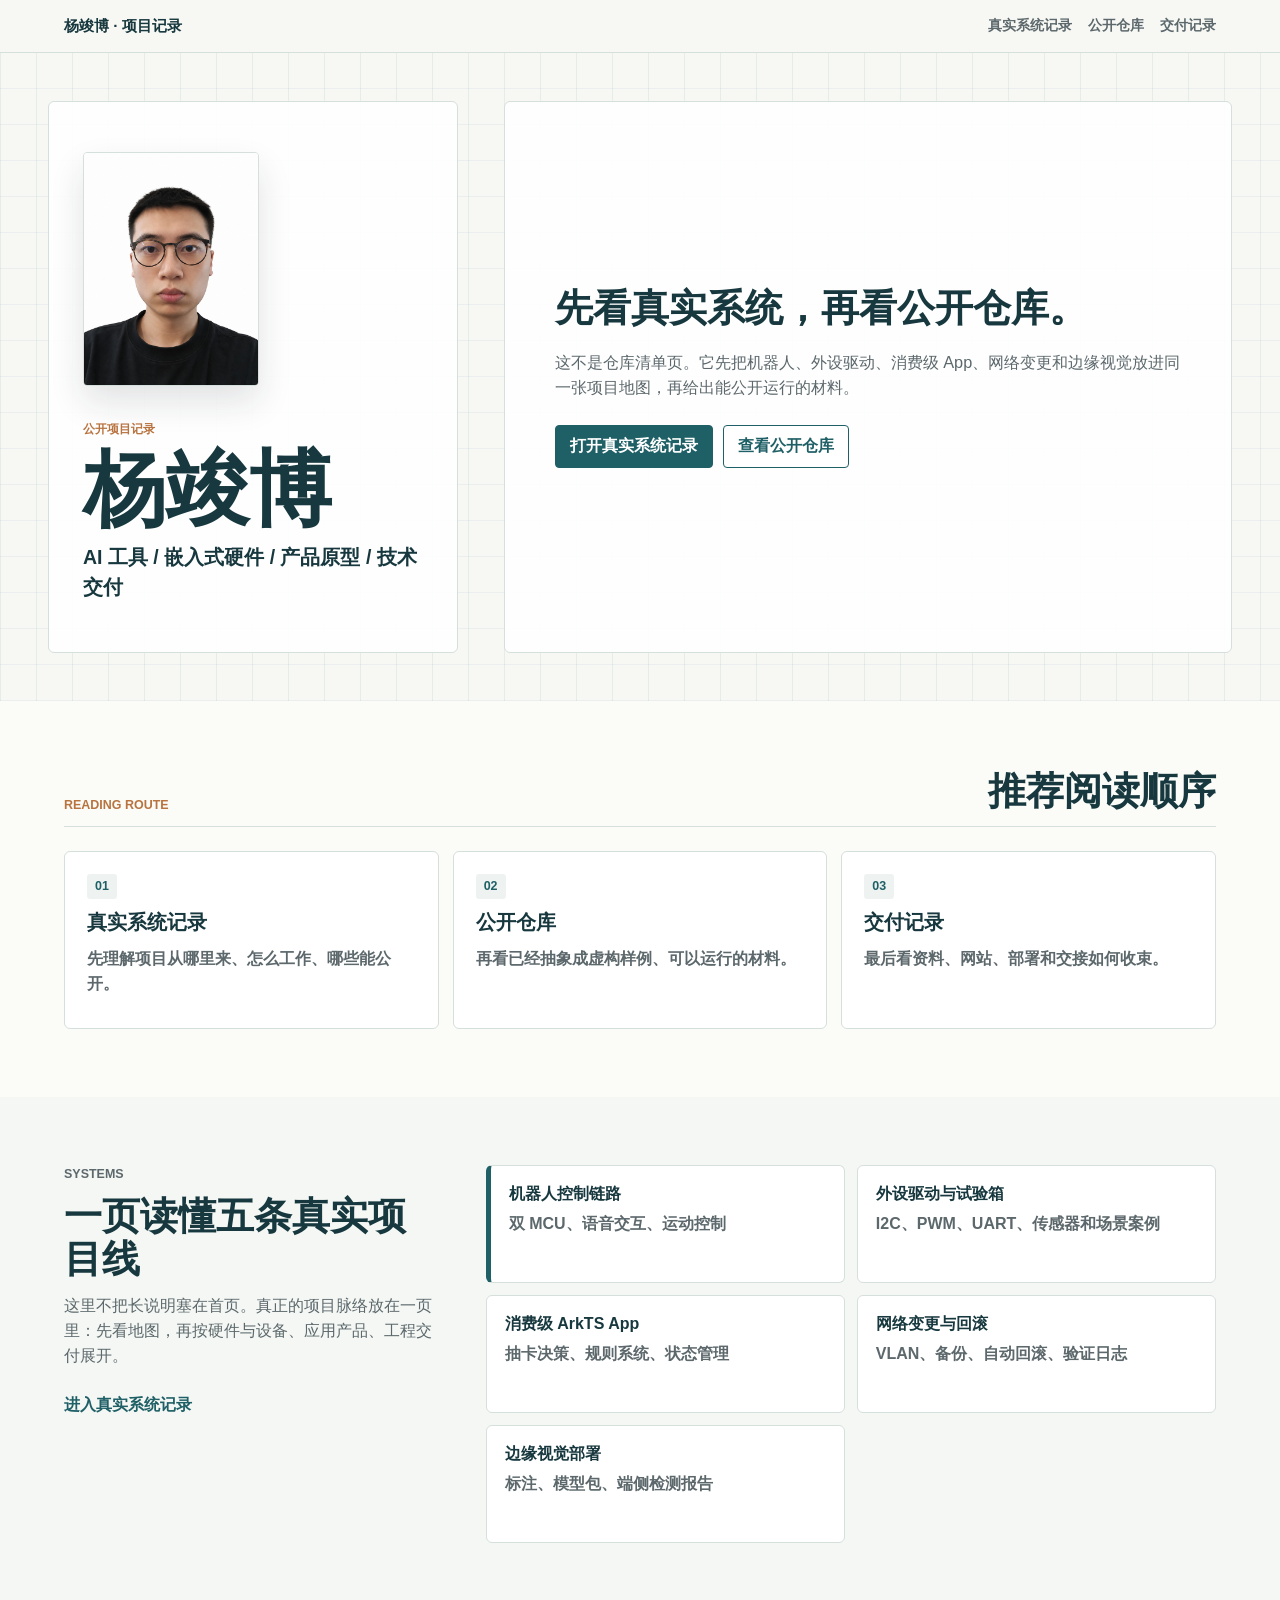
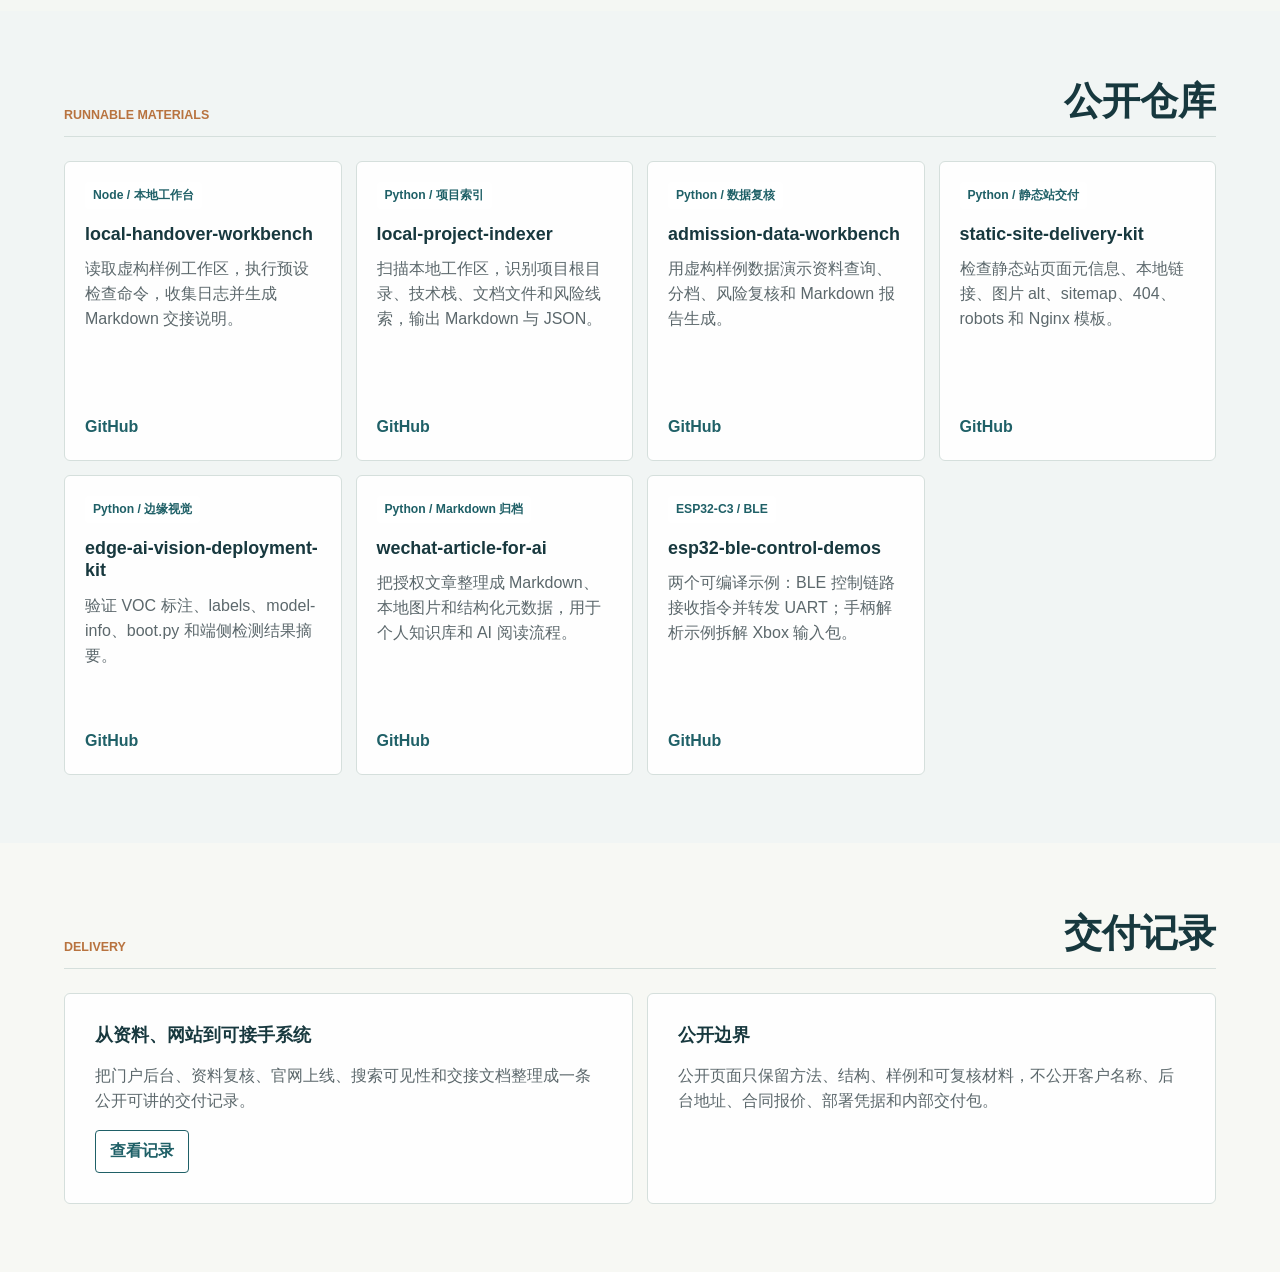
==== commit 817ea5b4: "feat: clarify portfolio navigation" ====
--- a/index.html
+++ b/index.html
@@ -4,11 +4,20 @@
   <meta charset="utf-8">
   <meta name="viewport" content="width=device-width, initial-scale=1">
   <title>杨竣博 | 项目记录</title>
-  <meta name="description" content="杨竣博的公开项目记录：机器人控制链路、嵌入式外设驱动、消费级 ArkTS App、网络变更、边缘视觉和技术交付。">
+  <meta name="description" content="杨竣博的公开项目记录：真实系统记录、公开仓库、交付记录和公开边界。">
   <link rel="stylesheet" href="styles.css">
 </head>
 <body>
   <main class="site">
+    <header class="top-nav" aria-label="页面导航">
+      <a class="nav-brand" href="index.html">杨竣博 · 项目记录</a>
+      <nav>
+        <a href="cases/system-records.html">真实系统记录</a>
+        <a href="#repos">公开仓库</a>
+        <a href="cases/delivery-record.html">交付记录</a>
+      </nav>
+    </header>
+
     <section class="hero" aria-labelledby="title">
       <div class="profile-panel">
         <img src="assets/profile.jpg" alt="杨竣博" class="avatar">
@@ -20,101 +29,56 @@
       </div>
 
       <div class="hero-brief">
-        <p class="lead">这里优先记录真实系统，而不是把仓库列表放在最前面。</p>
-        <p class="sublead">公开内容只保留可说明的结构、流程、样例和边界；不公开公司源码、客户资料、密钥、合同、内部路径和未授权素材。</p>
+        <p class="lead">先看真实系统，再看公开仓库。</p>
+        <p class="sublead">这不是仓库清单页。它先把机器人、外设驱动、消费级 App、网络变更和边缘视觉放进同一张项目地图，再给出能公开运行的材料。</p>
         <div class="hero-actions">
-          <a href="#cases">看代表项目</a>
-          <a href="#repos">看公开仓库</a>
+          <a href="cases/system-records.html">打开真实系统记录</a>
+          <a href="#repos">查看公开仓库</a>
         </div>
       </div>
     </section>
 
-    <section class="band case-priority" id="cases" aria-labelledby="cases-title">
+    <section class="band route-band" aria-labelledby="route-title">
       <div class="section-head">
-        <p class="eyebrow">Systems</p>
-        <h2 id="cases-title">代表项目</h2>
+        <p class="eyebrow">Reading Route</p>
+        <h2 id="route-title">推荐阅读顺序</h2>
       </div>
 
-      <div class="case-ledger">
-        <article class="case-row flagship">
-          <div class="case-label">
-            <span>Robot</span>
-            <strong>双 MCU 机器人控制链路</strong>
-          </div>
-          <div class="case-body">
-            <p>一台由 ESP32-S3 主控和 Hi3863 运动控制板协作的机器人系统。主控侧负责语音、联网、推理、显示和指令调度；运动侧负责 UART 协议解析、PCA9685 舵机控制和动作执行。</p>
-            <ul>
-              <li>语音唤醒、ASR、LLM、TTS、双眼屏幕、飞书远程通道和 Flutter App 形成完整交互链路。</li>
-              <li>运动控制包含帧头、CRC、ACK/NACK、自动重试、动作队列和 8 路舵机控制。</li>
-              <li>公开版本只会保留协议和控制思路，不公开密钥、PCB、3D 文件、真实固件和内部交接包。</li>
-            </ul>
-            <a href="cases/system-records.html#robot">查看案例</a>
-          </div>
-        </article>
+      <div class="route-steps" aria-label="推荐阅读顺序">
+        <a href="cases/system-records.html">
+          <span>01</span>
+          <strong>真实系统记录</strong>
+          <em>先理解项目从哪里来、怎么工作、哪些能公开。</em>
+        </a>
+        <a href="#repos">
+          <span>02</span>
+          <strong>公开仓库</strong>
+          <em>再看已经抽象成虚构样例、可以运行的材料。</em>
+        </a>
+        <a href="cases/delivery-record.html">
+          <span>03</span>
+          <strong>交付记录</strong>
+          <em>最后看资料、网站、部署和交接如何收束。</em>
+        </a>
+      </div>
+    </section>
 
-        <article class="case-row">
-          <div class="case-label">
-            <span>Drivers</span>
-            <strong>嵌入式外设驱动与试验箱案例</strong>
-          </div>
-          <div class="case-body">
-            <p>围绕 GPIO、I2C、PWM、UART、ADC、OLED、PCA9685、数码管、传感器、灯带、电机和语音模块形成的一组外设驱动与场景案例。</p>
-            <ul>
-              <li>Python 驱动包含 OLED 帧缓冲、PCA9685 舵机、AHT20、TM1637/TM1650、WS2812、语音识别、红外、超声波等模块。</li>
-              <li>C 侧案例覆盖智能场景设备、试验箱房间模块和基础物联网控制逻辑。</li>
-              <li>后续公开仓库会把真实驱动抽象成通用接口和 mock 测试，而不是发布原始课程包。</li>
-            </ul>
-            <a href="cases/system-records.html#drivers">查看案例</a>
-          </div>
-        </article>
+    <section class="band system-entry-band" id="cases" aria-labelledby="systems-title">
+      <div class="systems-entry">
+        <div>
+          <p class="eyebrow">Systems</p>
+          <h2 id="systems-title">一页读懂五条真实项目线</h2>
+          <p>这里不把长说明塞在首页。真正的项目脉络放在一页里：先看地图，再按硬件与设备、应用产品、工程交付展开。</p>
+          <a class="text-link" href="cases/system-records.html">进入真实系统记录</a>
+        </div>
 
-        <article class="case-row">
-          <div class="case-label">
-            <span>ArkTS</span>
-            <strong>喝啥：消费级轻产品 App</strong>
-          </div>
-          <div class="case-body">
-            <p>一个面向年轻消费场景的 HarmonyOS NEXT / ArkTS App，用抽卡方式解决“今天喝什么”的选择困难，并通过签到、成就、图鉴、等级和金币形成持续使用路径。</p>
-            <ul>
-              <li>需求文档明确 18-35 岁用户、3 秒内给答案、打开到结果不超过 5 秒。</li>
-              <li>工程按 MVVM 分层组织页面、组件、服务、模型、存储和测试。</li>
-              <li>规则系统包含概率、稀有度、保底、时间权重、历史权重、分享次数和本地持久化。</li>
-            </ul>
-            <a href="cases/system-records.html#hesha">查看案例</a>
-          </div>
-        </article>
-
-        <article class="case-row">
-          <div class="case-label">
-            <span>Network</span>
-            <strong>网络变更与自动回滚</strong>
-          </div>
-          <div class="case-body">
-            <p>在现有网络硬件基础上通过 VLAN Trunk 拆分办公网和业务网，并把远程变更做成带备份、自动回滚、取消回滚和验证日志的操作流程。</p>
-            <ul>
-              <li>变更前自动备份 network、dhcp、firewall 配置。</li>
-              <li>内置 5 分钟自动回滚，远程 SSH 失联时能够恢复原配置。</li>
-              <li>交付记录保留架构选择、实施步骤、验证结果和风险边界。</li>
-            </ul>
-            <a href="cases/system-records.html#network">查看案例</a>
-          </div>
-        </article>
-
-        <article class="case-row">
-          <div class="case-label">
-            <span>Vision</span>
-            <strong>边缘视觉训练与端侧部署</strong>
-          </div>
-          <div class="case-body">
-            <p>围绕 K210 / Maix / CanMV / SentryMV 风格设备整理标注、训练输出、labels、boot.py、kmodel 和端侧检测结果，让视觉模型从训练工具走向设备部署。</p>
-            <ul>
-              <li>本地证据包含 VOC XML、训练输出、labels、train_data、boot.py、kmodel 和设备示例。</li>
-              <li>公开仓库使用虚构样例实现标注校验、部署包校验、检测模拟和 Markdown 报告。</li>
-              <li>不公开真实图片、真实模型权重、训练日志和设备私有资料。</li>
-            </ul>
-            <a href="https://github.com/blacklemi3/edge-ai-vision-deployment-kit">查看公开仓库</a>
-          </div>
-        </article>
+        <div class="system-link-grid" aria-label="真实系统记录直达链接">
+          <a href="cases/system-records.html#robot"><strong>机器人控制链路</strong><span>双 MCU、语音交互、运动控制</span></a>
+          <a href="cases/system-records.html#drivers"><strong>外设驱动与试验箱</strong><span>I2C、PWM、UART、传感器和场景案例</span></a>
+          <a href="cases/system-records.html#hesha"><strong>消费级 ArkTS App</strong><span>抽卡决策、规则系统、状态管理</span></a>
+          <a href="cases/system-records.html#network"><strong>网络变更与回滚</strong><span>VLAN、备份、自动回滚、验证日志</span></a>
+          <a href="cases/system-records.html#vision"><strong>边缘视觉部署</strong><span>标注、模型包、端侧检测报告</span></a>
+        </div>
       </div>
     </section>
 
--- a/styles.css
+++ b/styles.css
@@ -43,6 +43,7 @@
 h1,
 h2,
 h3,
+h4,
 p {
   margin-top: 0;
 }
@@ -58,6 +59,44 @@
 
 .site {
   min-height: 100vh;
+}
+
+.top-nav {
+  position: sticky;
+  top: 0;
+  z-index: 10;
+  display: flex;
+  align-items: center;
+  justify-content: space-between;
+  gap: 18px;
+  padding: 14px clamp(18px, 5vw, 64px);
+  border-bottom: 1px solid var(--line);
+  background: rgba(247, 248, 244, 0.94);
+  backdrop-filter: blur(12px);
+}
+
+.nav-brand {
+  color: var(--deep);
+  font-size: 0.96rem;
+  font-weight: 900;
+}
+
+.top-nav nav {
+  display: flex;
+  flex-wrap: wrap;
+  justify-content: flex-end;
+  gap: 8px 16px;
+}
+
+.top-nav nav a {
+  color: var(--muted);
+  font-size: 0.88rem;
+  font-weight: 850;
+}
+
+.top-nav nav a:hover,
+.top-nav nav a:focus-visible {
+  color: var(--teal);
 }
 
 .hero {
@@ -231,6 +270,106 @@
   margin-bottom: 14px;
 }
 
+.route-band {
+  background: #fbfcf8;
+}
+
+.route-steps {
+  display: grid;
+  grid-template-columns: repeat(3, minmax(0, 1fr));
+  gap: 14px;
+}
+
+.route-steps a {
+  display: grid;
+  min-width: 0;
+  min-height: 178px;
+  align-content: start;
+  gap: 12px;
+  padding: 22px;
+  border: 1px solid var(--line);
+  border-radius: 6px;
+  background: var(--surface);
+}
+
+.route-steps span {
+  width: fit-content;
+  padding: 3px 8px;
+  border-radius: 3px;
+  background: var(--panel);
+  color: var(--teal);
+  font-size: 0.78rem;
+  font-weight: 900;
+}
+
+.route-steps strong {
+  color: var(--deep);
+  font-size: 1.22rem;
+  line-height: 1.2;
+}
+
+.route-steps em,
+.system-link-grid span,
+.map-grid em,
+.record-points dd {
+  color: var(--muted);
+  font-style: normal;
+}
+
+.system-entry-band {
+  background: #f4f7f3;
+}
+
+.systems-entry {
+  display: grid;
+  grid-template-columns: minmax(260px, 0.52fr) minmax(0, 1fr);
+  gap: clamp(18px, 4vw, 42px);
+  align-items: start;
+  max-width: 1280px;
+  margin: 0 auto;
+}
+
+.systems-entry h2 {
+  margin-bottom: 14px;
+}
+
+.systems-entry p {
+  max-width: 560px;
+  color: var(--muted);
+}
+
+.text-link {
+  display: inline-flex;
+  margin-top: 8px;
+}
+
+.system-link-grid {
+  display: grid;
+  grid-template-columns: repeat(2, minmax(0, 1fr));
+  gap: 12px;
+}
+
+.system-link-grid a {
+  display: grid;
+  min-width: 0;
+  min-height: 118px;
+  align-content: start;
+  gap: 8px;
+  padding: 18px;
+  border: 1px solid var(--line);
+  border-radius: 6px;
+  background: var(--surface);
+}
+
+.system-link-grid a:first-child {
+  border-left: 5px solid var(--teal);
+}
+
+.system-link-grid strong {
+  color: var(--deep);
+  line-height: 1.24;
+}
+
 .case-priority {
   background: #fbfcf8;
 }
@@ -366,6 +505,10 @@
   font-weight: 750;
 }
 
+.system-hero {
+  min-height: 52vh;
+}
+
 .case-band {
   max-width: 1280px;
   margin: 0 auto;
@@ -510,8 +653,167 @@
   margin-bottom: 0;
 }
 
+.system-layout {
+  display: grid;
+  grid-template-columns: minmax(190px, 240px) minmax(0, 1fr);
+  gap: clamp(18px, 4vw, 40px);
+  align-items: start;
+  max-width: 1360px;
+  margin: 0 auto;
+}
+
+.side-nav {
+  position: sticky;
+  top: 76px;
+  display: grid;
+  gap: 8px;
+  padding: 16px;
+  border: 1px solid var(--line);
+  border-radius: 6px;
+  background: rgba(255, 255, 255, 0.9);
+}
+
+.side-nav strong {
+  margin-bottom: 4px;
+  color: var(--deep);
+}
+
+.side-nav a {
+  padding: 7px 0;
+  border-top: 1px solid var(--line);
+  color: var(--muted);
+  font-size: 0.92rem;
+}
+
+.system-content {
+  display: grid;
+  gap: clamp(28px, 5vw, 60px);
+  min-width: 0;
+}
+
+.compact-head {
+  margin-bottom: 18px;
+}
+
+.map-intro {
+  max-width: 820px;
+  margin-bottom: 18px;
+  color: var(--muted);
+}
+
+.map-grid {
+  display: grid;
+  grid-template-columns: repeat(2, minmax(0, 1fr));
+  gap: 12px;
+}
+
+.map-grid a {
+  display: grid;
+  min-width: 0;
+  min-height: 136px;
+  align-content: start;
+  gap: 9px;
+  padding: 18px;
+  border: 1px solid var(--line);
+  border-radius: 6px;
+  background: var(--surface);
+}
+
+.map-grid span,
+.record-kicker {
+  width: fit-content;
+  padding: 3px 8px;
+  border-radius: 3px;
+  background: var(--panel);
+  color: var(--teal);
+  font-size: 0.74rem;
+  font-weight: 900;
+}
+
+.map-grid strong {
+  color: var(--deep);
+  font-size: 1.14rem;
+  line-height: 1.22;
+}
+
+.record-group {
+  display: grid;
+  gap: 14px;
+  margin-top: 26px;
+}
+
+.record-group:first-of-type {
+  margin-top: 0;
+}
+
+.record-group > h3 {
+  margin: 0;
+  padding-bottom: 10px;
+  border-bottom: 1px solid var(--line);
+  font-size: clamp(1.35rem, 2.4vw, 2rem);
+}
+
+.record-card {
+  min-width: 0;
+  padding: clamp(20px, 3vw, 30px);
+  border: 1px solid var(--line);
+  border-top: 5px solid var(--teal);
+  border-radius: 6px;
+  background: var(--surface);
+}
+
+.record-card h4 {
+  margin: 12px 0 12px;
+  color: var(--deep);
+  font-size: clamp(1.28rem, 2.2vw, 1.9rem);
+  line-height: 1.2;
+}
+
+.record-card p {
+  max-width: 960px;
+  color: var(--muted);
+}
+
+.record-points {
+  display: grid;
+  grid-template-columns: repeat(3, minmax(0, 1fr));
+  gap: 0;
+  margin: 18px 0 0;
+  border-top: 1px solid var(--line);
+}
+
+.record-points div {
+  min-width: 0;
+  padding: 16px 18px 0 0;
+}
+
+.record-points div + div {
+  padding-left: 18px;
+  border-left: 1px solid var(--line);
+}
+
+.record-points dt {
+  margin-bottom: 8px;
+  color: var(--deep);
+  font-weight: 900;
+}
+
+.record-points dd {
+  margin: 0;
+}
+
+.boundary-panel {
+  padding-bottom: 8px;
+}
+
 @media (max-width: 980px) {
   .hero,
+  .route-steps,
+  .systems-entry,
+  .system-link-grid,
+  .system-layout,
+  .map-grid,
+  .record-points,
   .case-row,
   .delivery-strip,
   .delivery-grid,
@@ -534,9 +836,33 @@
   .repo-card {
     min-height: auto;
   }
+
+  .side-nav {
+    position: static;
+    grid-template-columns: repeat(2, minmax(0, 1fr));
+  }
+
+  .side-nav strong {
+    grid-column: 1 / -1;
+  }
+
+  .record-points div + div {
+    padding-left: 0;
+    border-left: 0;
+  }
 }
 
 @media (max-width: 640px) {
+  .top-nav {
+    position: static;
+    display: grid;
+    padding: 12px 14px;
+  }
+
+  .top-nav nav {
+    justify-content: start;
+  }
+
   .hero {
     gap: 12px;
     padding: 14px;
@@ -582,6 +908,16 @@
   .back-link {
     width: 100%;
   }
+
+  .route-steps a,
+  .system-link-grid a,
+  .map-grid a {
+    min-height: auto;
+  }
+
+  .side-nav {
+    grid-template-columns: 1fr;
+  }
 }
 
 @media (prefers-reduced-motion: reduce) {
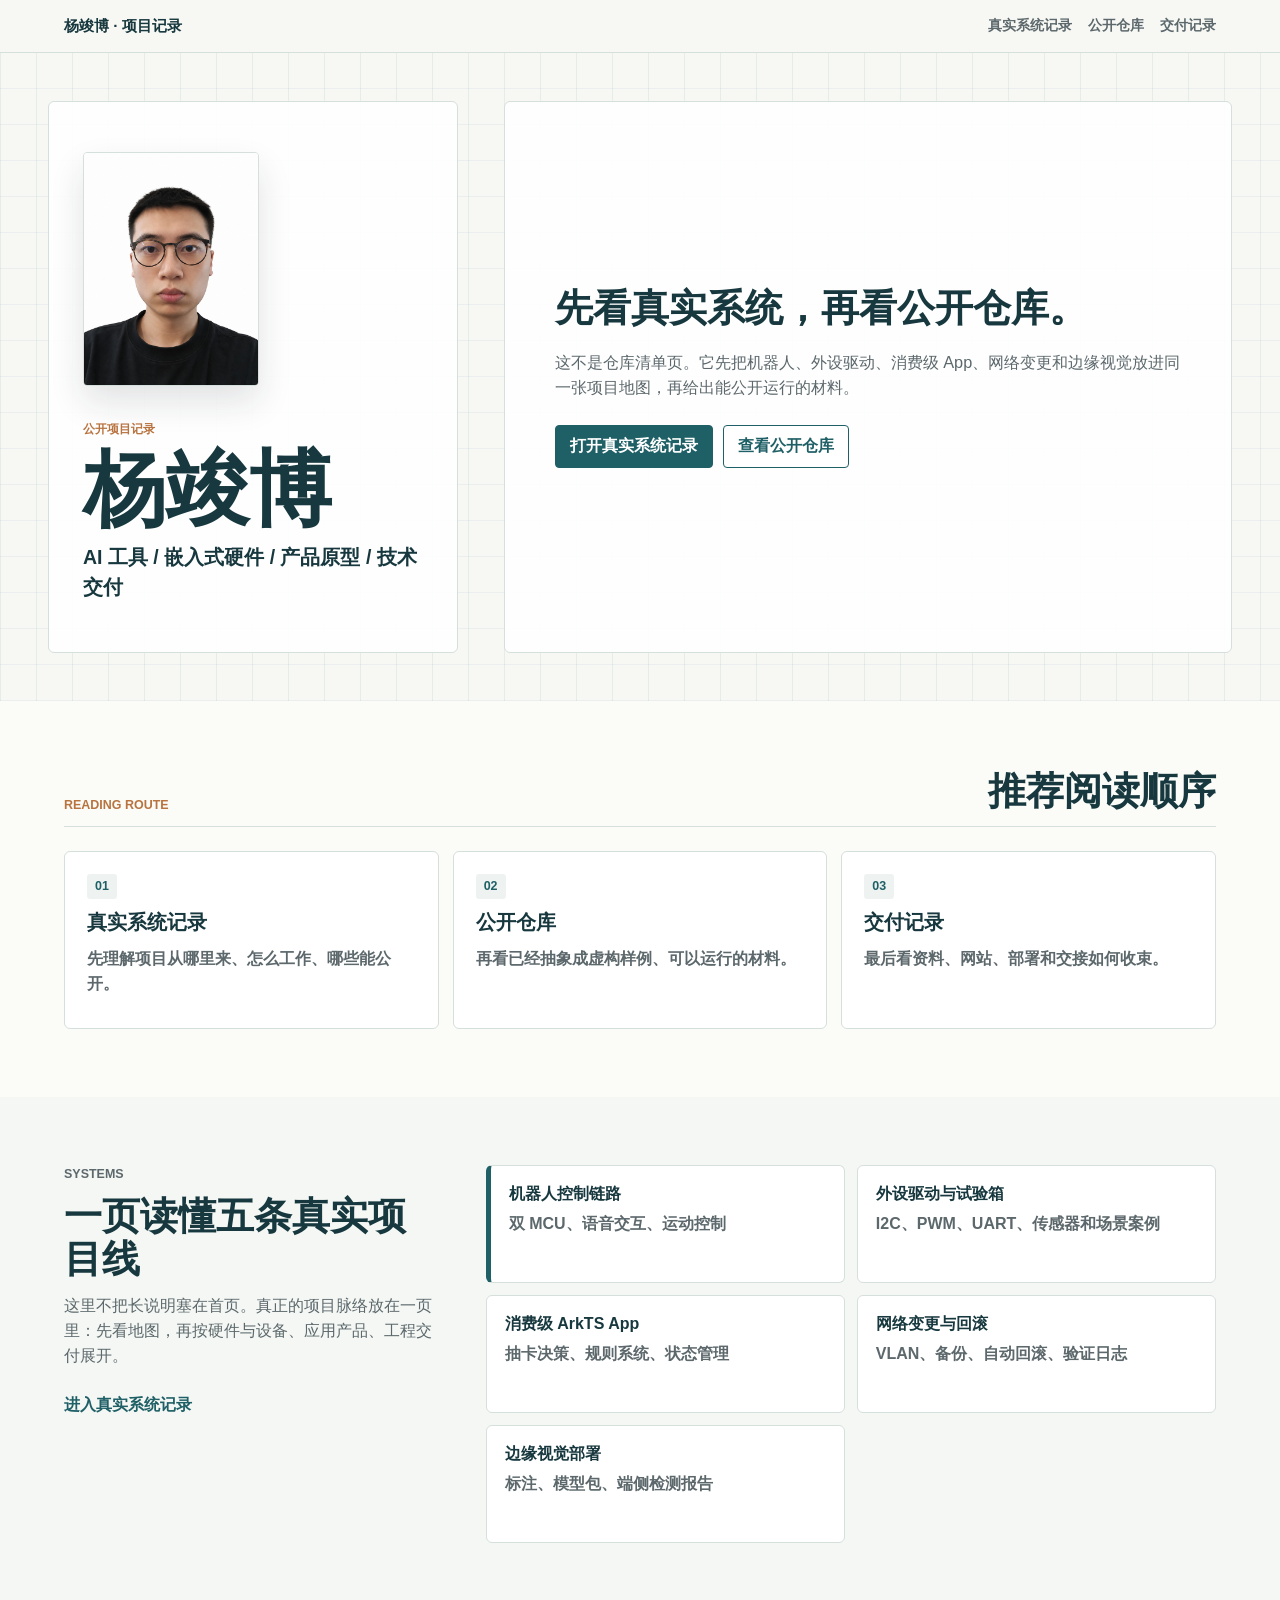
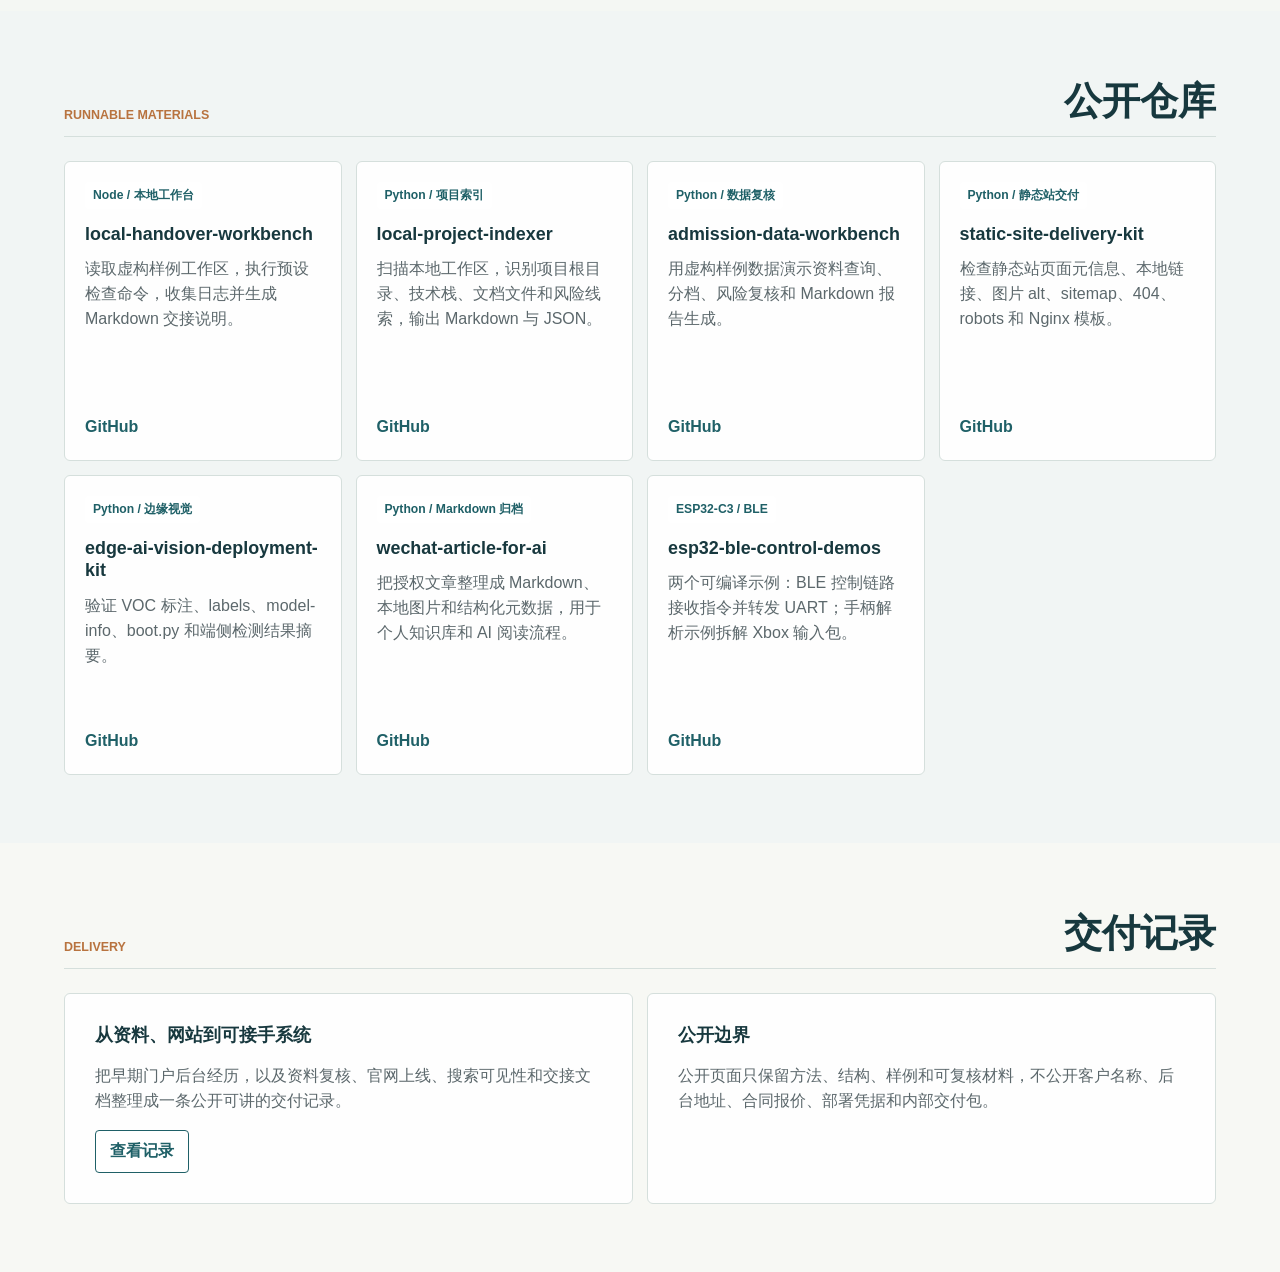
==== commit bcb19d9d: "docs: mention early web delivery work" ====
--- a/index.html
+++ b/index.html
@@ -5,6 +5,7 @@
   <meta name="viewport" content="width=device-width, initial-scale=1">
   <title>杨竣博 | 项目记录</title>
   <meta name="description" content="杨竣博的公开项目记录：真实系统记录、公开仓库、交付记录和公开边界。">
+  <link rel="icon" href="assets/favicon.svg" type="image/svg+xml">
   <link rel="stylesheet" href="styles.css">
 </head>
 <body>
@@ -149,7 +150,7 @@
       <div class="delivery-strip">
         <article>
           <h3>从资料、网站到可接手系统</h3>
-          <p>把门户后台、资料复核、官网上线、搜索可见性和交接文档整理成一条公开可讲的交付记录。</p>
+          <p>把早期门户后台经历，以及资料复核、官网上线、搜索可见性和交接文档整理成一条公开可讲的交付记录。</p>
           <a href="cases/delivery-record.html">查看记录</a>
         </article>
         <article>
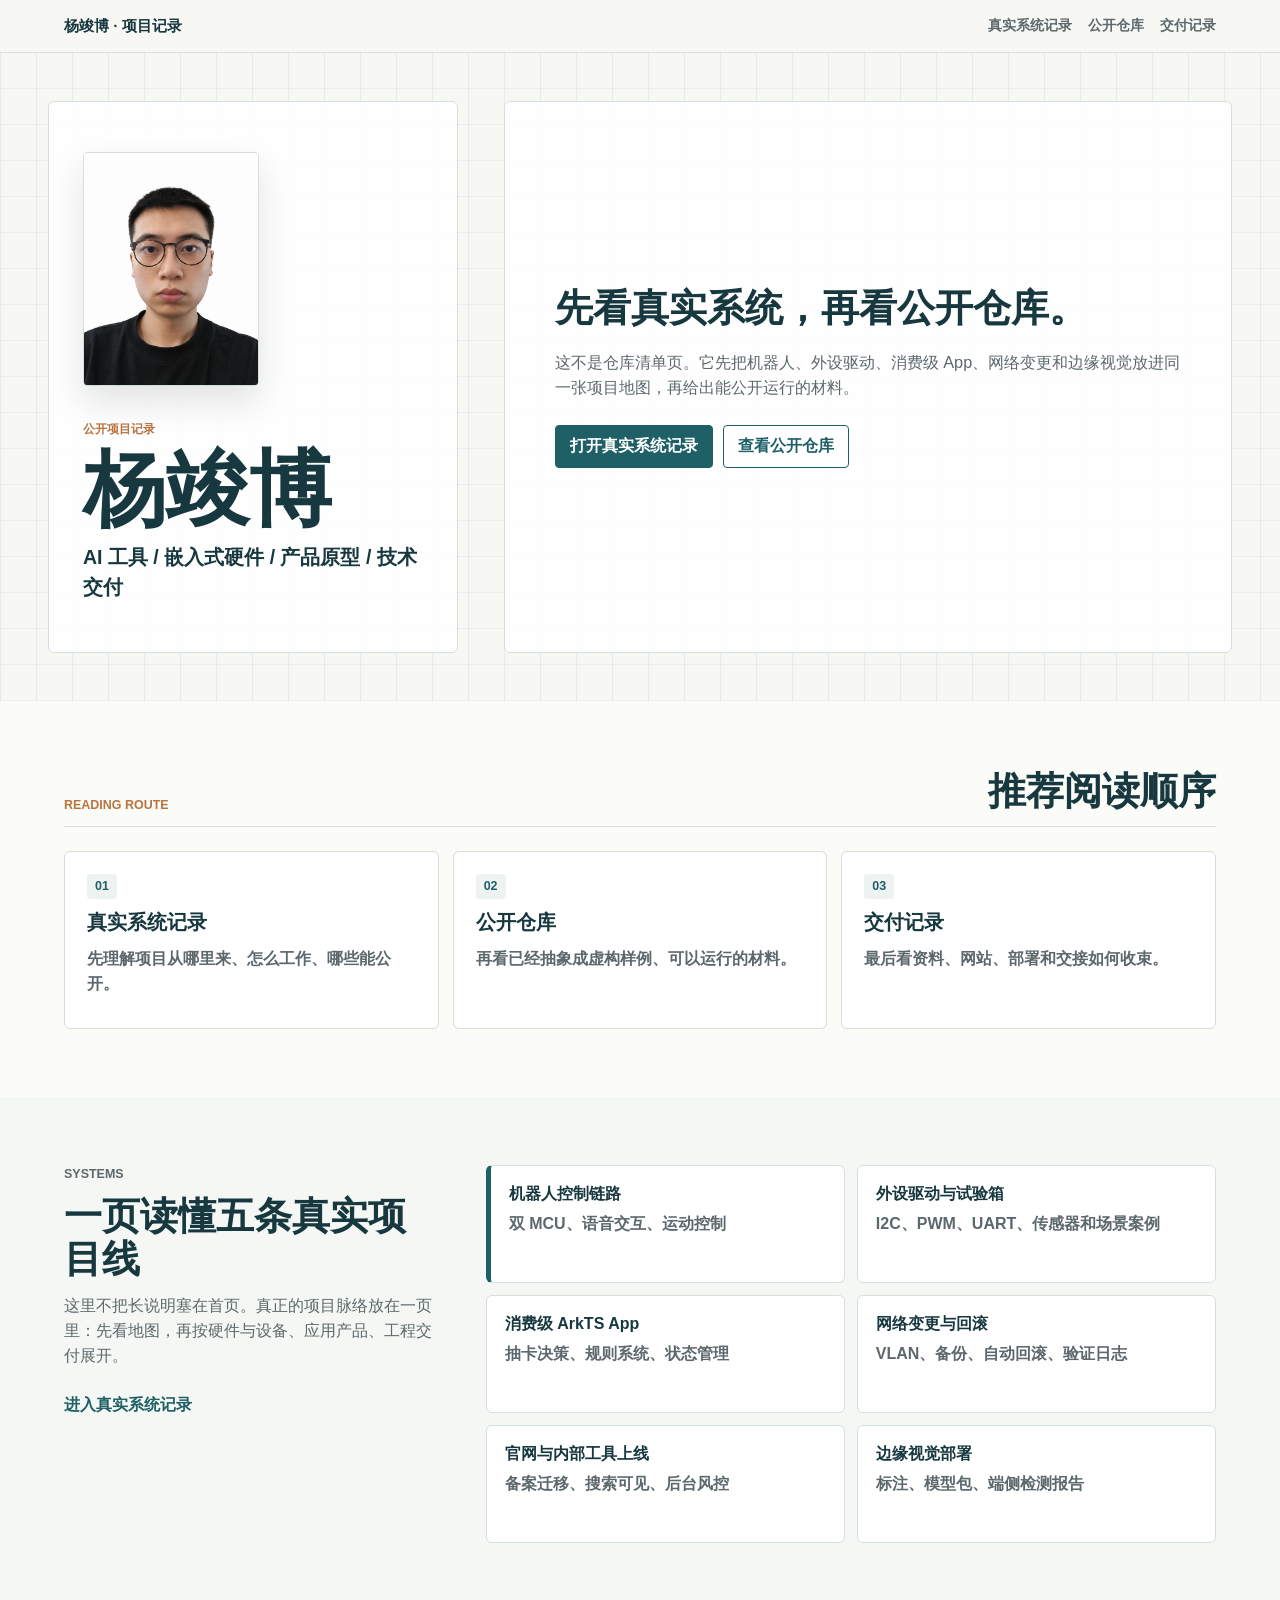
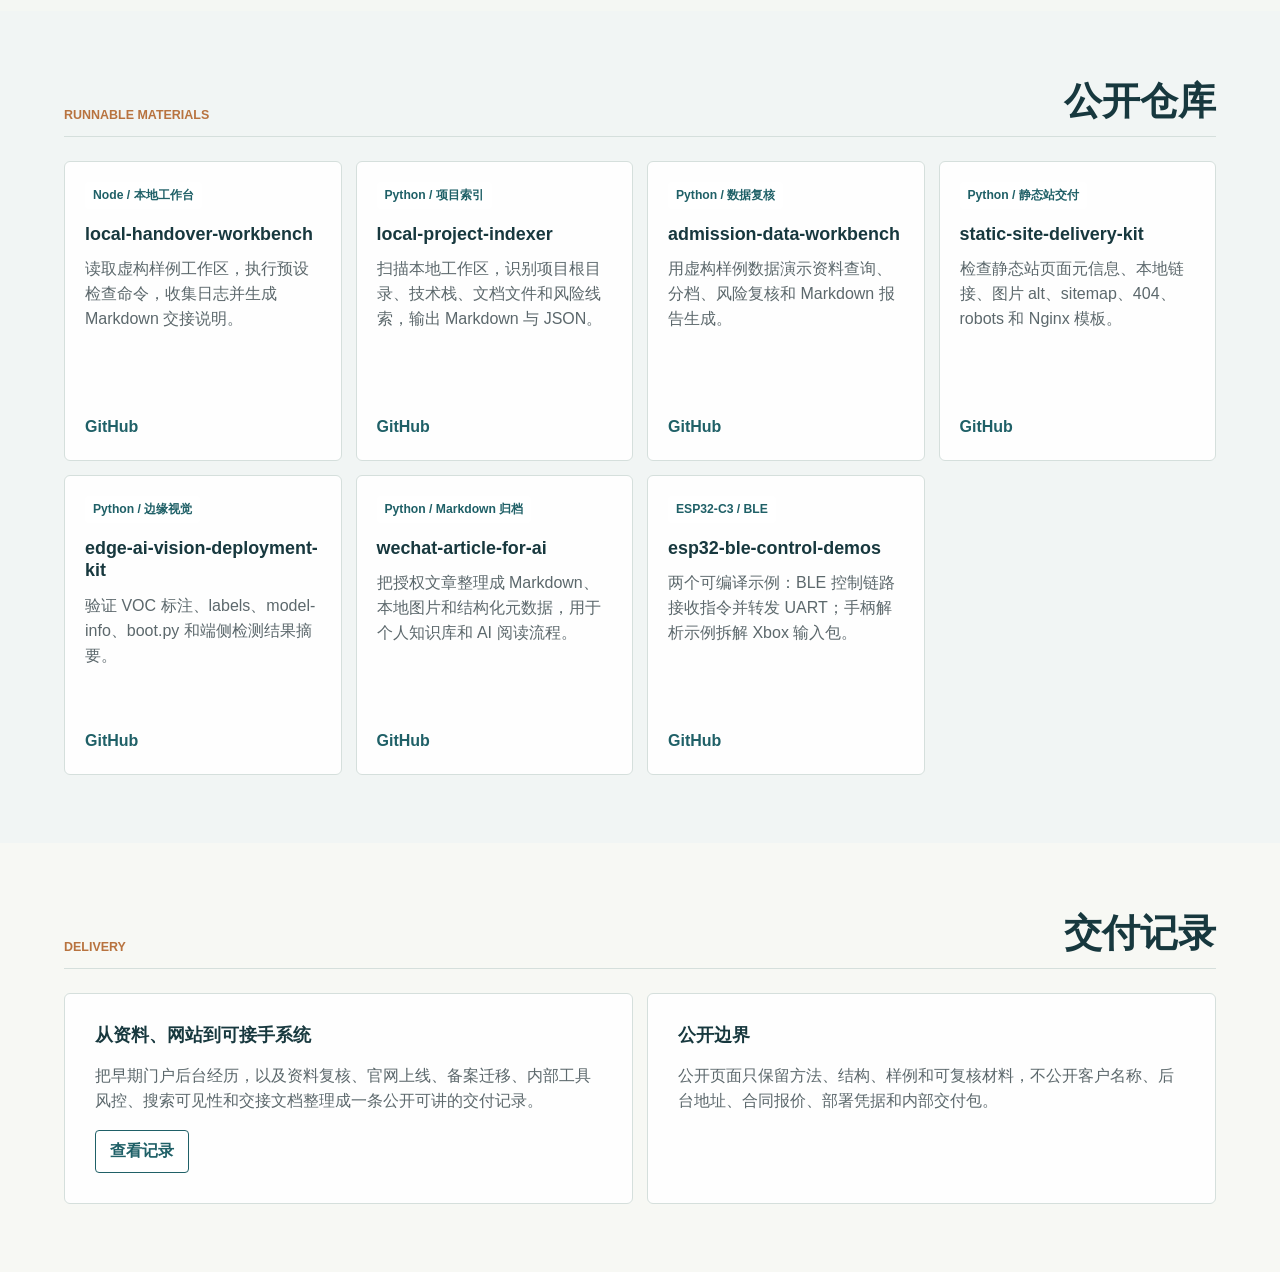
==== commit 0674e8bd: "docs: strengthen real delivery records" ====
--- a/index.html
+++ b/index.html
@@ -78,6 +78,7 @@
           <a href="cases/system-records.html#drivers"><strong>外设驱动与试验箱</strong><span>I2C、PWM、UART、传感器和场景案例</span></a>
           <a href="cases/system-records.html#hesha"><strong>消费级 ArkTS App</strong><span>抽卡决策、规则系统、状态管理</span></a>
           <a href="cases/system-records.html#network"><strong>网络变更与回滚</strong><span>VLAN、备份、自动回滚、验证日志</span></a>
+          <a href="cases/system-records.html#site-tools"><strong>官网与内部工具上线</strong><span>备案迁移、搜索可见、后台风控</span></a>
           <a href="cases/system-records.html#vision"><strong>边缘视觉部署</strong><span>标注、模型包、端侧检测报告</span></a>
         </div>
       </div>
@@ -150,7 +151,7 @@
       <div class="delivery-strip">
         <article>
           <h3>从资料、网站到可接手系统</h3>
-          <p>把早期门户后台经历，以及资料复核、官网上线、搜索可见性和交接文档整理成一条公开可讲的交付记录。</p>
+          <p>把早期门户后台经历，以及资料复核、官网上线、备案迁移、内部工具风控、搜索可见性和交接文档整理成一条公开可讲的交付记录。</p>
           <a href="cases/delivery-record.html">查看记录</a>
         </article>
         <article>
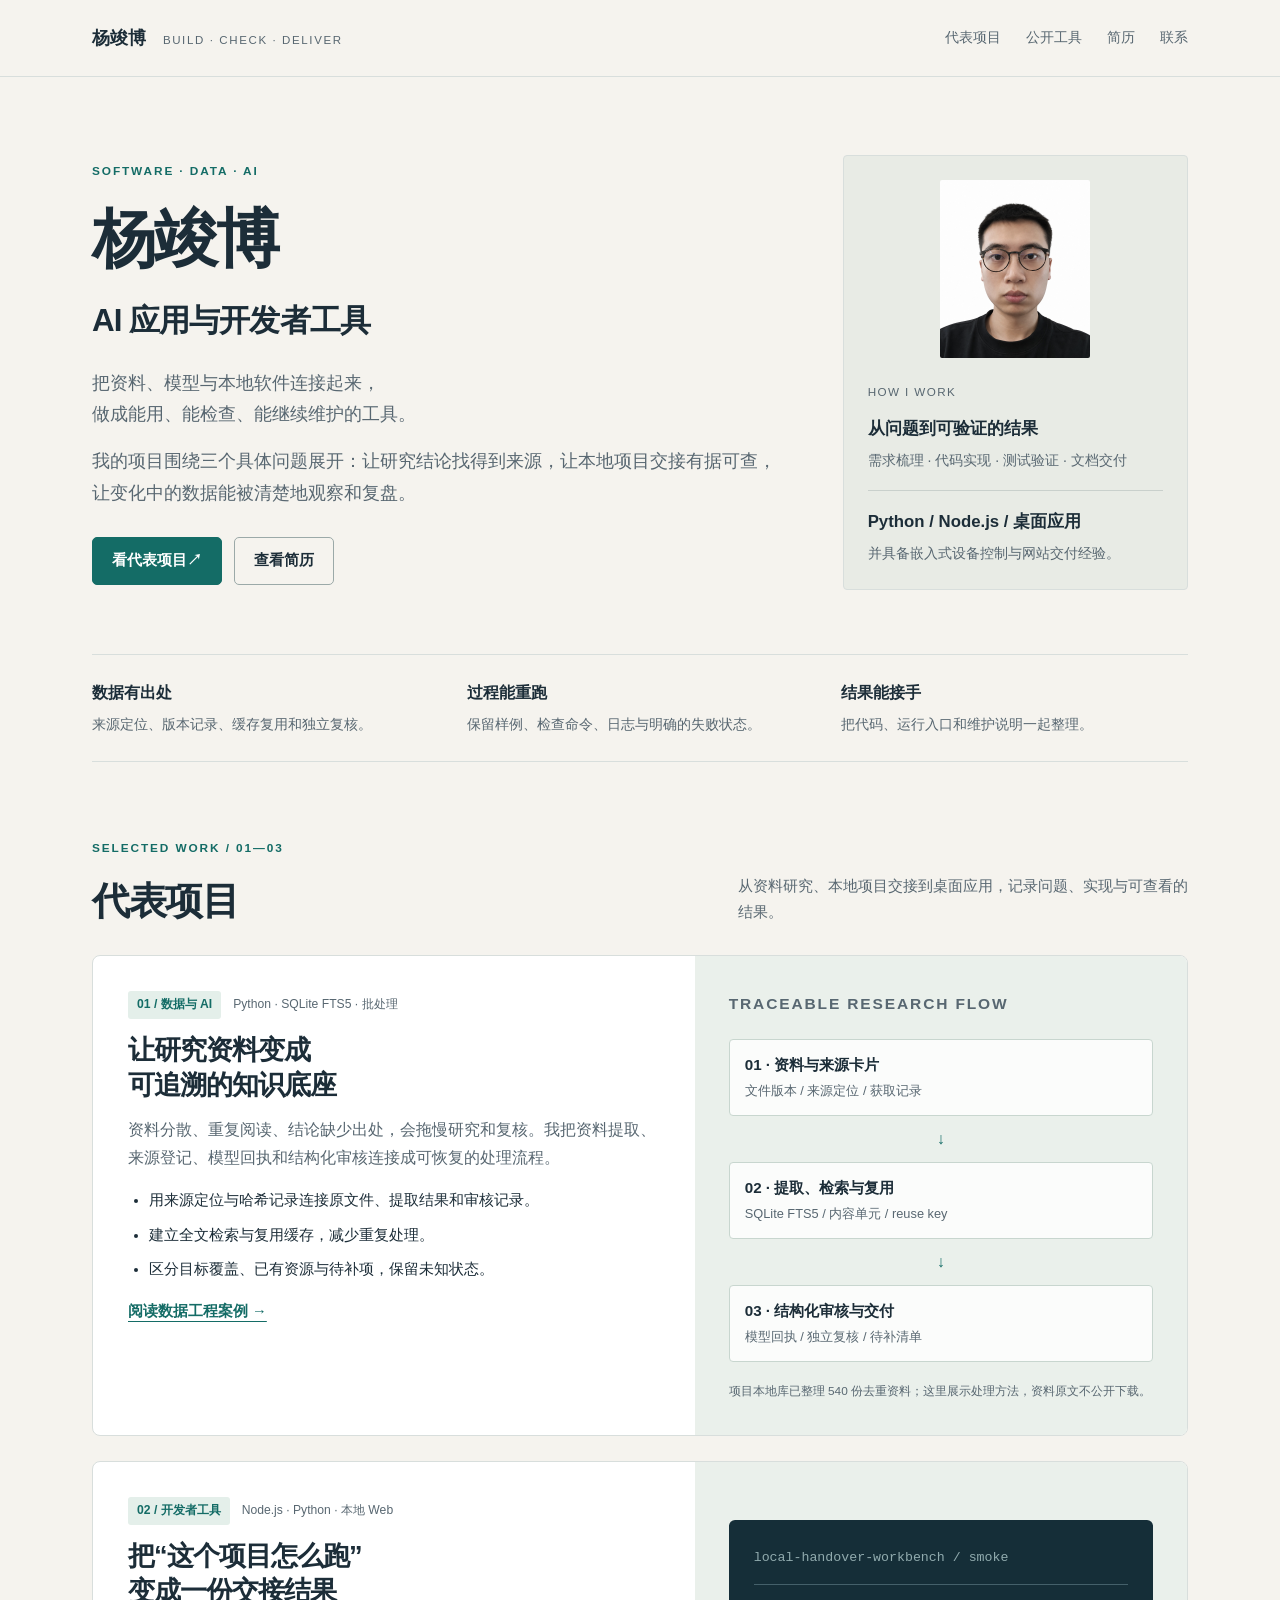
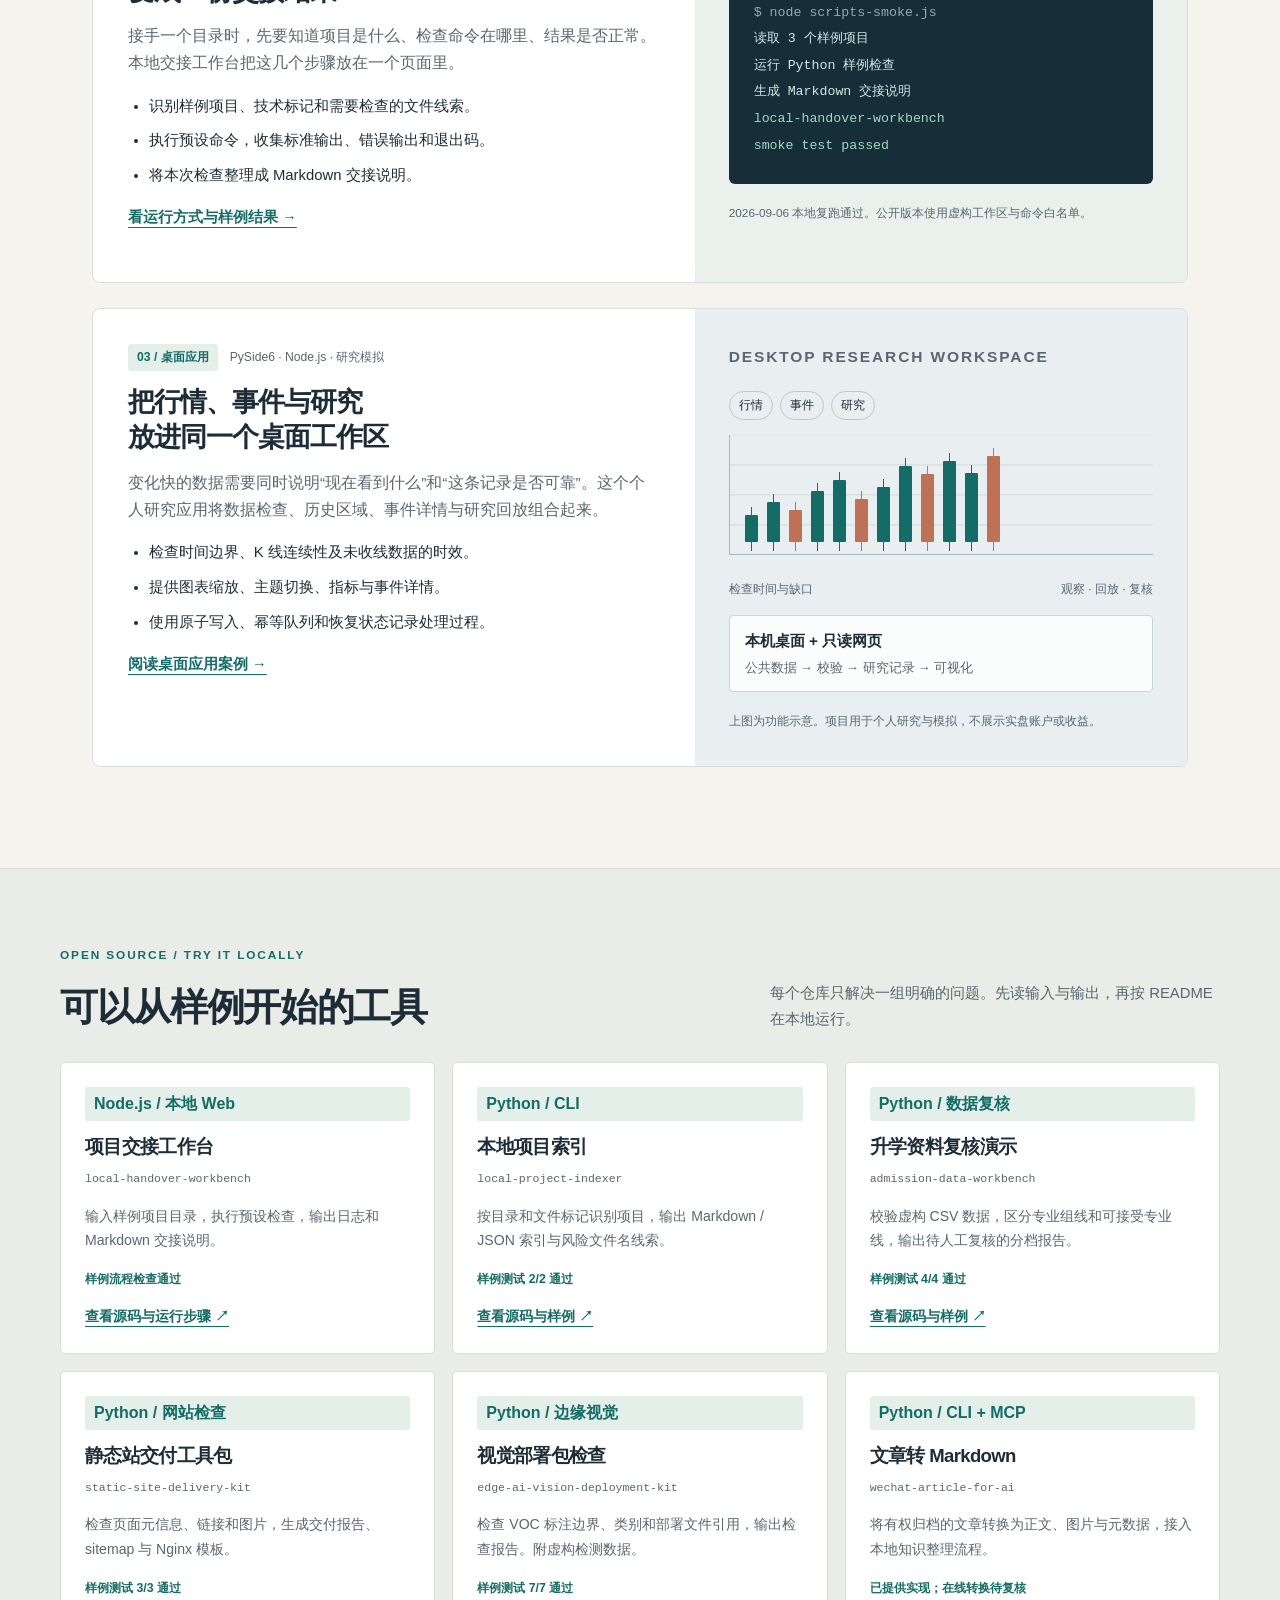
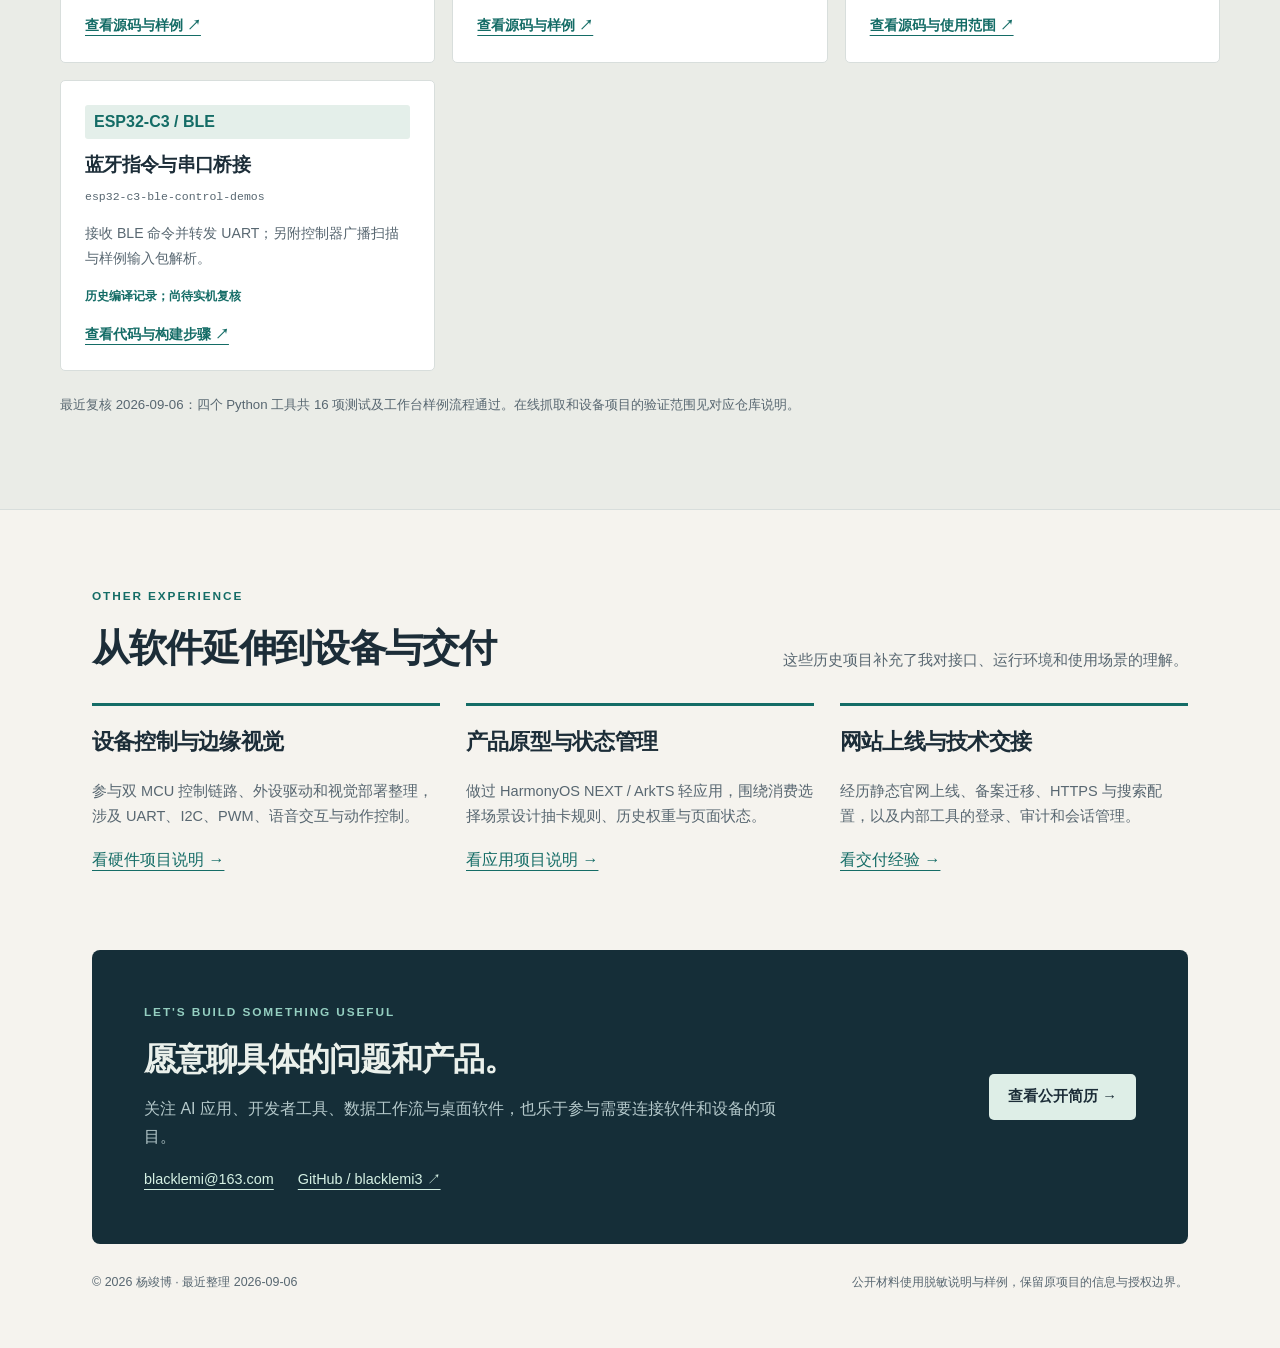
==== commit 5bc3460d: "Update portfolio with current AI and developer tool projects" ====
--- a/index.html
+++ b/index.html
@@ -1,165 +1,37 @@
 <!doctype html>
 <html lang="zh-CN">
 <head>
-  <meta charset="utf-8">
-  <meta name="viewport" content="width=device-width, initial-scale=1">
-  <title>杨竣博 | 项目记录</title>
-  <meta name="description" content="杨竣博的公开项目记录：真实系统记录、公开仓库、交付记录和公开边界。">
-  <link rel="icon" href="assets/favicon.svg" type="image/svg+xml">
-  <link rel="stylesheet" href="styles.css">
+<meta charset="utf-8"><meta name="viewport" content="width=device-width, initial-scale=1">
+<title>杨竣博 | AI 应用与开发者工具</title>
+<meta name="description" content="杨竣博的个人作品集：资料检索与证据工程、本地项目交接工具、桌面行情研究应用，以及 Python、Node.js 工具与 ESP32 示例。">
+<meta property="og:title" content="杨竣博 | AI 应用与开发者工具"><meta property="og:description" content="把资料、模型与本地软件连接起来，做成能用、能检查、能继续维护的工具。"><meta property="og:type" content="website"><meta property="og:url" content="https://blacklemi3.github.io/">
+<link rel="canonical" href="https://blacklemi3.github.io/"><link rel="icon" href="assets/favicon.svg" type="image/svg+xml"><link rel="stylesheet" href="styles.css">
 </head>
 <body>
-  <main class="site">
-    <header class="top-nav" aria-label="页面导航">
-      <a class="nav-brand" href="index.html">杨竣博 · 项目记录</a>
-      <nav>
-        <a href="cases/system-records.html">真实系统记录</a>
-        <a href="#repos">公开仓库</a>
-        <a href="cases/delivery-record.html">交付记录</a>
-      </nav>
-    </header>
-
-    <section class="hero" aria-labelledby="title">
-      <div class="profile-panel">
-        <img src="assets/profile.jpg" alt="杨竣博" class="avatar">
-        <div>
-          <p class="eyebrow">公开项目记录</p>
-          <h1 id="title">杨竣博</h1>
-          <p class="role">AI 工具 / 嵌入式硬件 / 产品原型 / 技术交付</p>
-        </div>
-      </div>
-
-      <div class="hero-brief">
-        <p class="lead">先看真实系统，再看公开仓库。</p>
-        <p class="sublead">这不是仓库清单页。它先把机器人、外设驱动、消费级 App、网络变更和边缘视觉放进同一张项目地图，再给出能公开运行的材料。</p>
-        <div class="hero-actions">
-          <a href="cases/system-records.html">打开真实系统记录</a>
-          <a href="#repos">查看公开仓库</a>
-        </div>
-      </div>
-    </section>
-
-    <section class="band route-band" aria-labelledby="route-title">
-      <div class="section-head">
-        <p class="eyebrow">Reading Route</p>
-        <h2 id="route-title">推荐阅读顺序</h2>
-      </div>
-
-      <div class="route-steps" aria-label="推荐阅读顺序">
-        <a href="cases/system-records.html">
-          <span>01</span>
-          <strong>真实系统记录</strong>
-          <em>先理解项目从哪里来、怎么工作、哪些能公开。</em>
-        </a>
-        <a href="#repos">
-          <span>02</span>
-          <strong>公开仓库</strong>
-          <em>再看已经抽象成虚构样例、可以运行的材料。</em>
-        </a>
-        <a href="cases/delivery-record.html">
-          <span>03</span>
-          <strong>交付记录</strong>
-          <em>最后看资料、网站、部署和交接如何收束。</em>
-        </a>
-      </div>
-    </section>
-
-    <section class="band system-entry-band" id="cases" aria-labelledby="systems-title">
-      <div class="systems-entry">
-        <div>
-          <p class="eyebrow">Systems</p>
-          <h2 id="systems-title">一页读懂五条真实项目线</h2>
-          <p>这里不把长说明塞在首页。真正的项目脉络放在一页里：先看地图，再按硬件与设备、应用产品、工程交付展开。</p>
-          <a class="text-link" href="cases/system-records.html">进入真实系统记录</a>
-        </div>
-
-        <div class="system-link-grid" aria-label="真实系统记录直达链接">
-          <a href="cases/system-records.html#robot"><strong>机器人控制链路</strong><span>双 MCU、语音交互、运动控制</span></a>
-          <a href="cases/system-records.html#drivers"><strong>外设驱动与试验箱</strong><span>I2C、PWM、UART、传感器和场景案例</span></a>
-          <a href="cases/system-records.html#hesha"><strong>消费级 ArkTS App</strong><span>抽卡决策、规则系统、状态管理</span></a>
-          <a href="cases/system-records.html#network"><strong>网络变更与回滚</strong><span>VLAN、备份、自动回滚、验证日志</span></a>
-          <a href="cases/system-records.html#site-tools"><strong>官网与内部工具上线</strong><span>备案迁移、搜索可见、后台风控</span></a>
-          <a href="cases/system-records.html#vision"><strong>边缘视觉部署</strong><span>标注、模型包、端侧检测报告</span></a>
-        </div>
-      </div>
-    </section>
-
-    <section class="band support-band" id="repos" aria-labelledby="repos-title">
-      <div class="section-head">
-        <p class="eyebrow">Runnable Materials</p>
-        <h2 id="repos-title">公开仓库</h2>
-      </div>
-
-      <div class="repo-grid">
-        <article class="repo-card">
-          <div class="status">Node / 本地工作台</div>
-          <h3>local-handover-workbench</h3>
-          <p>读取虚构样例工作区，执行预设检查命令，收集日志并生成 Markdown 交接说明。</p>
-          <a href="https://github.com/blacklemi3/local-handover-workbench">GitHub</a>
-        </article>
-
-        <article class="repo-card">
-          <div class="status">Python / 项目索引</div>
-          <h3>local-project-indexer</h3>
-          <p>扫描本地工作区，识别项目根目录、技术栈、文档文件和风险线索，输出 Markdown 与 JSON。</p>
-          <a href="https://github.com/blacklemi3/local-project-indexer">GitHub</a>
-        </article>
-
-        <article class="repo-card">
-          <div class="status">Python / 数据复核</div>
-          <h3>admission-data-workbench</h3>
-          <p>用虚构样例数据演示资料查询、分档、风险复核和 Markdown 报告生成。</p>
-          <a href="https://github.com/blacklemi3/admission-data-workbench">GitHub</a>
-        </article>
-
-        <article class="repo-card">
-          <div class="status">Python / 静态站交付</div>
-          <h3>static-site-delivery-kit</h3>
-          <p>检查静态站页面元信息、本地链接、图片 alt、sitemap、404、robots 和 Nginx 模板。</p>
-          <a href="https://github.com/blacklemi3/static-site-delivery-kit">GitHub</a>
-        </article>
-
-        <article class="repo-card">
-          <div class="status">Python / 边缘视觉</div>
-          <h3>edge-ai-vision-deployment-kit</h3>
-          <p>验证 VOC 标注、labels、model-info、boot.py 和端侧检测结果摘要。</p>
-          <a href="https://github.com/blacklemi3/edge-ai-vision-deployment-kit">GitHub</a>
-        </article>
-
-        <article class="repo-card">
-          <div class="status">Python / Markdown 归档</div>
-          <h3>wechat-article-for-ai</h3>
-          <p>把授权文章整理成 Markdown、本地图片和结构化元数据，用于个人知识库和 AI 阅读流程。</p>
-          <a href="https://github.com/blacklemi3/wechat-article-for-ai">GitHub</a>
-        </article>
-
-        <article class="repo-card">
-          <div class="status">ESP32-C3 / BLE</div>
-          <h3>esp32-ble-control-demos</h3>
-          <p>两个可编译示例：BLE 控制链路接收指令并转发 UART；手柄解析示例拆解 Xbox 输入包。</p>
-          <a href="https://github.com/blacklemi3/esp32-c3-ble-control-demos">GitHub</a>
-        </article>
-      </div>
-    </section>
-
-    <section class="band delivery-band" aria-labelledby="delivery-title">
-      <div class="section-head">
-        <p class="eyebrow">Delivery</p>
-        <h2 id="delivery-title">交付记录</h2>
-      </div>
-
-      <div class="delivery-strip">
-        <article>
-          <h3>从资料、网站到可接手系统</h3>
-          <p>把早期门户后台经历，以及资料复核、官网上线、备案迁移、内部工具风控、搜索可见性和交接文档整理成一条公开可讲的交付记录。</p>
-          <a href="cases/delivery-record.html">查看记录</a>
-        </article>
-        <article>
-          <h3>公开边界</h3>
-          <p>公开页面只保留方法、结构、样例和可复核材料，不公开客户名称、后台地址、合同报价、部署凭据和内部交付包。</p>
-        </article>
-      </div>
-    </section>
-  </main>
-</body>
-</html>
+<a class="skip" href="#main">跳到主要内容</a>
+<header class="topbar"><div class="wrap nav"><a class="brand" href="index.html">杨竣博 <small>BUILD · CHECK · DELIVER</small></a><nav class="nav-links" aria-label="主导航"><a href="#projects">代表项目</a><a href="#repos">公开工具</a><a href="resume.html">简历</a><a href="#contact">联系</a></nav></div></header>
+<main id="main" class="wrap">
+<section class="hero">
+<div><p class="eyebrow">Software · Data · AI</p><h1>杨竣博<span>AI 应用与开发者工具</span></h1><p class="lead">把资料、模型与本地软件连接起来，<br>做成能用、能检查、能继续维护的工具。</p><p class="lead">我的项目围绕三个具体问题展开：让研究结论找得到来源，让本地项目交接有据可查，让变化中的数据能被清楚地观察和复盘。</p><div class="actions"><a class="button" href="#projects">看代表项目 <span aria-hidden="true">↗</span></a><a class="button secondary" href="resume.html">查看简历</a></div></div>
+<aside class="identity" aria-label="个人概览"><img class="portrait" src="assets/profile.jpg" alt="杨竣博个人照片" width="150" height="178"><div><p class="label">HOW I WORK</p><strong>从问题到可验证的结果</strong><p>需求梳理 · 代码实现 · 测试验证 · 文档交付</p></div><div class="identity-note"><strong>Python / Node.js / 桌面应用</strong><p>并具备嵌入式设备控制与网站交付经验。</p></div></aside>
+</section>
+<div class="intro-strip" aria-label="工作特点"><div><strong>数据有出处</strong><span>来源定位、版本记录、缓存复用和独立复核。</span></div><div><strong>过程能重跑</strong><span>保留样例、检查命令、日志与明确的失败状态。</span></div><div><strong>结果能接手</strong><span>把代码、运行入口和维护说明一起整理。</span></div></div>
+<section class="section" id="projects"><span id="cases"></span><div class="section-head"><div><p class="eyebrow">Selected work / 01—03</p><h2>代表项目</h2></div><p>从资料研究、本地项目交接到桌面应用，记录问题、实现与可查看的结果。</p></div>
+<article class="project"><div class="project-content"><div class="meta"><span class="tag">01 / 数据与 AI</span><span>Python · SQLite FTS5 · 批处理</span></div><h3>让研究资料变成<br>可追溯的知识底座</h3><p>资料分散、重复阅读、结论缺少出处，会拖慢研究和复核。我把资料提取、来源登记、模型回执和结构化审核连接成可恢复的处理流程。</p><ul><li>用来源定位与哈希记录连接原文件、提取结果和审核记录。</li><li>建立全文检索与复用缓存，减少重复处理。</li><li>区分目标覆盖、已有资源与待补项，保留未知状态。</li></ul><p><a href="cases/research-workbench.html">阅读数据工程案例 →</a></p></div><div class="project-art" aria-label="资料处理流程示意"><p class="art-caption">TRACEABLE RESEARCH FLOW</p><div class="flow-node"><strong>01 · 资料与来源卡片</strong><span>文件版本 / 来源定位 / 获取记录</span></div><div class="flow-arrow" aria-hidden="true">↓</div><div class="flow-node"><strong>02 · 提取、检索与复用</strong><span>SQLite FTS5 / 内容单元 / reuse key</span></div><div class="flow-arrow" aria-hidden="true">↓</div><div class="flow-node"><strong>03 · 结构化审核与交付</strong><span>模型回执 / 独立复核 / 待补清单</span></div><p class="art-foot">项目本地库已整理 540 份去重资料；这里展示处理方法，资料原文不公开下载。</p></div></article>
+<article class="project"><div class="project-content"><div class="meta"><span class="tag">02 / 开发者工具</span><span>Node.js · Python · 本地 Web</span></div><h3>把“这个项目怎么跑”<br>变成一份交接结果</h3><p>接手一个目录时，先要知道项目是什么、检查命令在哪里、结果是否正常。本地交接工作台把这几个步骤放在一个页面里。</p><ul><li>识别样例项目、技术标记和需要检查的文件线索。</li><li>执行预设命令，收集标准输出、错误输出和退出码。</li><li>将本次检查整理成 Markdown 交接说明。</li></ul><p><a href="cases/local-workbench.html">看运行方式与样例结果 →</a></p></div><div class="project-art"><div class="terminal" aria-label="真实样例 smoke 测试结果"><div class="bar">local-handover-workbench / smoke</div><div class="dim">$ node scripts-smoke.js</div><div>读取 3 个样例项目</div><div>运行 Python 样例检查</div><div>生成 Markdown 交接说明</div><div class="success">local-handover-workbench<br>smoke test passed</div></div><p class="art-foot">2026-09-06 本地复跑通过。公开版本使用虚构工作区与命令白名单。</p></div></article>
+<article class="project"><div class="project-content"><div class="meta"><span class="tag">03 / 桌面应用</span><span>PySide6 · Node.js · 研究模拟</span></div><h3>把行情、事件与研究<br>放进同一个桌面工作区</h3><p>变化快的数据需要同时说明“现在看到什么”和“这条记录是否可靠”。这个个人研究应用将数据检查、历史区域、事件详情与研究回放组合起来。</p><ul><li>检查时间边界、K 线连续性及未收线数据的时效。</li><li>提供图表缩放、主题切换、指标与事件详情。</li><li>使用原子写入、幂等队列和恢复状态记录处理过程。</li></ul><p><a href="cases/market-research.html">阅读桌面应用案例 →</a></p></div><div class="project-art market-art"><p class="art-caption">DESKTOP RESEARCH WORKSPACE</p><div class="pills"><span>行情</span><span>事件</span><span>研究</span></div><div class="chart" role="img" aria-label="图表功能示意，非真实行情或收益"><i style="height:28%"></i><i style="height:42%"></i><i style="height:34%"></i><i style="height:54%"></i><i style="height:65%"></i><i style="height:45%"></i><i style="height:58%"></i><i style="height:80%"></i><i style="height:72%"></i><i style="height:85%"></i><i style="height:73%"></i><i style="height:91%"></i></div><div class="chart-labels"><span>检查时间与缺口</span><span>观察 · 回放 · 复核</span></div><div class="flow-node"><strong>本机桌面 + 只读网页</strong><span>公共数据 → 校验 → 研究记录 → 可视化</span></div><p class="art-foot">上图为功能示意。项目用于个人研究与模拟，不展示实盘账户或收益。</p></div></article>
+</section>
+</main>
+<section class="muted-section" id="repos"><div class="wrap section"><div class="section-head"><div><p class="eyebrow">Open source / Try it locally</p><h2>可以从样例开始的工具</h2></div><p>每个仓库只解决一组明确的问题。先读输入与输出，再按 README 在本地运行。</p></div><div class="repo-grid">
+<article class="repo"><span class="tag">Node.js / 本地 Web</span><h3>项目交接工作台</h3><div class="slug">local-handover-workbench</div><p>输入样例项目目录，执行预设检查，输出日志和 Markdown 交接说明。</p><div class="verified">样例流程检查通过</div><a href="https://github.com/blacklemi3/local-handover-workbench">查看源码与运行步骤 ↗</a></article>
+<article class="repo"><span class="tag">Python / CLI</span><h3>本地项目索引</h3><div class="slug">local-project-indexer</div><p>按目录和文件标记识别项目，输出 Markdown / JSON 索引与风险文件名线索。</p><div class="verified">样例测试 2/2 通过</div><a href="https://github.com/blacklemi3/local-project-indexer">查看源码与样例 ↗</a></article>
+<article class="repo"><span class="tag">Python / 数据复核</span><h3>升学资料复核演示</h3><div class="slug">admission-data-workbench</div><p>校验虚构 CSV 数据，区分专业组线和可接受专业线，输出待人工复核的分档报告。</p><div class="verified">样例测试 4/4 通过</div><a href="https://github.com/blacklemi3/admission-data-workbench">查看源码与样例 ↗</a></article>
+<article class="repo"><span class="tag">Python / 网站检查</span><h3>静态站交付工具包</h3><div class="slug">static-site-delivery-kit</div><p>检查页面元信息、链接和图片，生成交付报告、sitemap 与 Nginx 模板。</p><div class="verified">样例测试 3/3 通过</div><a href="https://github.com/blacklemi3/static-site-delivery-kit">查看源码与样例 ↗</a></article>
+<article class="repo"><span class="tag">Python / 边缘视觉</span><h3>视觉部署包检查</h3><div class="slug">edge-ai-vision-deployment-kit</div><p>检查 VOC 标注边界、类别和部署文件引用，输出检查报告。附虚构检测数据。</p><div class="verified">样例测试 7/7 通过</div><a href="https://github.com/blacklemi3/edge-ai-vision-deployment-kit">查看源码与样例 ↗</a></article>
+<article class="repo"><span class="tag">Python / CLI + MCP</span><h3>文章转 Markdown</h3><div class="slug">wechat-article-for-ai</div><p>将有权归档的文章转换为正文、图片与元数据，接入本地知识整理流程。</p><div class="verified">已提供实现；在线转换待复核</div><a href="https://github.com/blacklemi3/wechat-article-for-ai">查看源码与使用范围 ↗</a></article>
+<article class="repo"><span class="tag">ESP32-C3 / BLE</span><h3>蓝牙指令与串口桥接</h3><div class="slug">esp32-c3-ble-control-demos</div><p>接收 BLE 命令并转发 UART；另附控制器广播扫描与样例输入包解析。</p><div class="verified">历史编译记录；尚待实机复核</div><a href="https://github.com/blacklemi3/esp32-c3-ble-control-demos">查看代码与构建步骤 ↗</a></article>
+</div><p class="verification-note">最近复核 2026-09-06：四个 Python 工具共 16 项测试及工作台样例流程通过。在线抓取和设备项目的验证范围见对应仓库说明。</p></div></section>
+<div class="wrap"><section class="section" id="experience"><div class="section-head"><div><p class="eyebrow">Other experience</p><h2>从软件延伸到设备与交付</h2></div><p>这些历史项目补充了我对接口、运行环境和使用场景的理解。</p></div><div class="experience-grid"><article class="experience-item"><h3>设备控制与边缘视觉</h3><p>参与双 MCU 控制链路、外设驱动和视觉部署整理，涉及 UART、I2C、PWM、语音交互与动作控制。</p><a href="cases/system-records.html#hardware">看硬件项目说明 →</a></article><article class="experience-item"><h3>产品原型与状态管理</h3><p>做过 HarmonyOS NEXT / ArkTS 轻应用，围绕消费选择场景设计抽卡规则、历史权重与页面状态。</p><a href="cases/system-records.html#hesha">看应用项目说明 →</a></article><article class="experience-item"><h3>网站上线与技术交接</h3><p>经历静态官网上线、备案迁移、HTTPS 与搜索配置，以及内部工具的登录、审计和会话管理。</p><a href="cases/delivery-record.html">看交付经验 →</a></article></div></section>
+<section class="contact" id="contact"><div><p class="eyebrow">Let's build something useful</p><h2>愿意聊具体的问题和产品。</h2><p>关注 AI 应用、开发者工具、数据工作流与桌面软件，也乐于参与需要连接软件和设备的项目。</p><div class="contact-details"><a href="mailto:blacklemi@163.com">blacklemi@163.com</a><a href="https://github.com/blacklemi3">GitHub / blacklemi3 ↗</a></div></div><a class="button" href="resume.html">查看公开简历 →</a></section>
+<footer class="footer"><p>© 2026 杨竣博 · 最近整理 2026-09-06</p><p>公开材料使用脱敏说明与样例，保留原项目的信息与授权边界。</p></footer></div>
+</body></html>
--- a/styles.css
+++ b/styles.css
@@ -1,929 +1,7 @@
-:root {
-  --ink: #172326;
-  --muted: #5c686c;
-  --paper: #f7f8f4;
-  --surface: #ffffff;
-  --panel: #eef3f1;
-  --line: #d5dfdc;
-  --teal: #1f6067;
-  --deep: #17383e;
-  --blue: #315d8c;
-  --copper: #b8733f;
-  --shadow: rgba(23, 35, 38, 0.12);
-}
-
-* {
-  box-sizing: border-box;
-}
-
-html {
-  color: var(--ink);
-  background: var(--paper);
-  font-family: "Microsoft YaHei", "Noto Sans SC", "PingFang SC", Arial, sans-serif;
-  line-height: 1.56;
-  scroll-behavior: smooth;
-}
-
-body {
-  margin: 0;
-  overflow-x: hidden;
-}
-
-a {
-  color: var(--teal);
-  font-weight: 800;
-  text-decoration: none;
-}
-
-a:focus-visible,
-a:hover {
-  text-decoration: underline;
-}
-
-h1,
-h2,
-h3,
-h4,
-p {
-  margin-top: 0;
-}
-
-ul,
-ol {
-  padding-left: 1.18rem;
-}
-
-li {
-  margin-bottom: 0.48rem;
-}
-
-.site {
-  min-height: 100vh;
-}
-
-.top-nav {
-  position: sticky;
-  top: 0;
-  z-index: 10;
-  display: flex;
-  align-items: center;
-  justify-content: space-between;
-  gap: 18px;
-  padding: 14px clamp(18px, 5vw, 64px);
-  border-bottom: 1px solid var(--line);
-  background: rgba(247, 248, 244, 0.94);
-  backdrop-filter: blur(12px);
-}
-
-.nav-brand {
-  color: var(--deep);
-  font-size: 0.96rem;
-  font-weight: 900;
-}
-
-.top-nav nav {
-  display: flex;
-  flex-wrap: wrap;
-  justify-content: flex-end;
-  gap: 8px 16px;
-}
-
-.top-nav nav a {
-  color: var(--muted);
-  font-size: 0.88rem;
-  font-weight: 850;
-}
-
-.top-nav nav a:hover,
-.top-nav nav a:focus-visible {
-  color: var(--teal);
-}
-
-.hero {
-  display: grid;
-  grid-template-columns: minmax(260px, 0.72fr) minmax(340px, 1.28fr);
-  gap: clamp(18px, 4vw, 46px);
-  align-items: stretch;
-  min-height: 72vh;
-  padding: clamp(22px, 4vw, 48px);
-  background:
-    linear-gradient(90deg, rgba(31, 96, 103, 0.08) 1px, transparent 1px),
-    linear-gradient(0deg, rgba(49, 93, 140, 0.06) 1px, transparent 1px),
-    var(--paper);
-  background-size: 36px 36px;
-}
-
-.profile-panel,
-.hero-brief,
-.case-row,
-.repo-card,
-.delivery-strip article,
-.delivery-card,
-.output-grid div,
-.related-list a,
-.boundary-grid div,
-.system-note,
-.detail-block,
-.fact-card {
-  border: 1px solid var(--line);
-  border-radius: 6px;
-  background: rgba(255, 255, 255, 0.9);
-}
-
-.profile-panel {
-  display: grid;
-  align-content: center;
-  gap: clamp(18px, 3.5vw, 34px);
-  min-width: 0;
-  padding: clamp(18px, 3.5vw, 34px);
-}
-
-.avatar {
-  width: min(176px, 48vw);
-  aspect-ratio: 3 / 4;
-  object-fit: cover;
-  border: 1px solid var(--line);
-  border-radius: 4px;
-  box-shadow: 0 16px 34px var(--shadow);
-}
-
-.eyebrow {
-  margin: 0 0 10px;
-  color: var(--copper);
-  font-size: 0.78rem;
-  font-weight: 900;
-  letter-spacing: 0;
-  text-transform: uppercase;
-}
-
-h1 {
-  margin-bottom: 12px;
-  color: var(--deep);
-  font-size: clamp(2.8rem, 6.5vw, 5.2rem);
-  line-height: 0.96;
-  letter-spacing: 0;
-  overflow-wrap: anywhere;
-}
-
-h2 {
-  color: var(--deep);
-  font-size: clamp(1.6rem, 3vw, 2.75rem);
-  line-height: 1.12;
-}
-
-h3 {
-  color: var(--deep);
-  font-size: 1.12rem;
-  line-height: 1.26;
-}
-
-.role {
-  margin: 0;
-  color: var(--deep);
-  font-size: clamp(1rem, 2vw, 1.22rem);
-  font-weight: 850;
-  overflow-wrap: anywhere;
-}
-
-.hero-brief {
-  display: flex;
-  flex-direction: column;
-  justify-content: center;
-  gap: 20px;
-  min-width: 0;
-  padding: clamp(22px, 4.5vw, 50px);
-}
-
-.lead {
-  max-width: 960px;
-  margin: 0;
-  color: var(--deep);
-  font-size: clamp(1.65rem, 3vw, 3.2rem);
-  font-weight: 900;
-  line-height: 1.14;
-  overflow-wrap: anywhere;
-}
-
-.sublead,
-.case-body p,
-.repo-card p,
-.delivery-strip p,
-.delivery-card p,
-.delivery-card li,
-.output-grid span,
-.related-list span,
-.process-list span,
-.boundary-grid p,
-.system-note p,
-.detail-block p,
-.detail-block li,
-.fact-card span {
-  color: var(--muted);
-}
-
-.sublead {
-  max-width: 860px;
-  margin-bottom: 4px;
-  font-size: 1.02rem;
-}
-
-.hero-actions {
-  display: flex;
-  flex-wrap: wrap;
-  gap: 10px;
-}
-
-.hero-actions a,
-.case-body a,
-.delivery-strip a,
-.back-link {
-  display: inline-flex;
-  align-items: center;
-  justify-content: center;
-  min-height: 40px;
-  padding: 8px 14px;
-  border: 1px solid var(--teal);
-  border-radius: 4px;
-  background: var(--surface);
-}
-
-.hero-actions a:first-child,
-.case-body a {
-  background: var(--teal);
-  color: #ffffff;
-}
-
-.band {
-  padding: clamp(32px, 5.4vw, 68px) clamp(20px, 5vw, 64px);
-}
-
-.section-head {
-  display: flex;
-  align-items: end;
-  justify-content: space-between;
-  gap: 20px;
-  margin-bottom: 24px;
-  border-bottom: 1px solid var(--line);
-}
-
-.section-head h2 {
-  margin-bottom: 14px;
-}
-
-.route-band {
-  background: #fbfcf8;
-}
-
-.route-steps {
-  display: grid;
-  grid-template-columns: repeat(3, minmax(0, 1fr));
-  gap: 14px;
-}
-
-.route-steps a {
-  display: grid;
-  min-width: 0;
-  min-height: 178px;
-  align-content: start;
-  gap: 12px;
-  padding: 22px;
-  border: 1px solid var(--line);
-  border-radius: 6px;
-  background: var(--surface);
-}
-
-.route-steps span {
-  width: fit-content;
-  padding: 3px 8px;
-  border-radius: 3px;
-  background: var(--panel);
-  color: var(--teal);
-  font-size: 0.78rem;
-  font-weight: 900;
-}
-
-.route-steps strong {
-  color: var(--deep);
-  font-size: 1.22rem;
-  line-height: 1.2;
-}
-
-.route-steps em,
-.system-link-grid span,
-.map-grid em,
-.record-points dd {
-  color: var(--muted);
-  font-style: normal;
-}
-
-.system-entry-band {
-  background: #f4f7f3;
-}
-
-.systems-entry {
-  display: grid;
-  grid-template-columns: minmax(260px, 0.52fr) minmax(0, 1fr);
-  gap: clamp(18px, 4vw, 42px);
-  align-items: start;
-  max-width: 1280px;
-  margin: 0 auto;
-}
-
-.systems-entry h2 {
-  margin-bottom: 14px;
-}
-
-.systems-entry p {
-  max-width: 560px;
-  color: var(--muted);
-}
-
-.text-link {
-  display: inline-flex;
-  margin-top: 8px;
-}
-
-.system-link-grid {
-  display: grid;
-  grid-template-columns: repeat(2, minmax(0, 1fr));
-  gap: 12px;
-}
-
-.system-link-grid a {
-  display: grid;
-  min-width: 0;
-  min-height: 118px;
-  align-content: start;
-  gap: 8px;
-  padding: 18px;
-  border: 1px solid var(--line);
-  border-radius: 6px;
-  background: var(--surface);
-}
-
-.system-link-grid a:first-child {
-  border-left: 5px solid var(--teal);
-}
-
-.system-link-grid strong {
-  color: var(--deep);
-  line-height: 1.24;
-}
-
-.case-priority {
-  background: #fbfcf8;
-}
-
-.case-ledger {
-  display: grid;
-  gap: 14px;
-}
-
-.case-row {
-  display: grid;
-  grid-template-columns: minmax(190px, 0.3fr) minmax(0, 1fr);
-  min-width: 0;
-  overflow: hidden;
-}
-
-.case-row.flagship {
-  border-left: 6px solid var(--teal);
-}
-
-.case-label {
-  min-width: 0;
-  padding: 22px;
-  border-right: 1px solid var(--line);
-  background: var(--panel);
-}
-
-.case-label span,
-.status {
-  display: inline-flex;
-  width: fit-content;
-  margin-bottom: 14px;
-  padding: 4px 8px;
-  border-radius: 3px;
-  background: #ffffff;
-  color: var(--teal);
-  font-size: 0.76rem;
-  font-weight: 900;
-}
-
-.case-label strong {
-  display: block;
-  color: var(--deep);
-  font-size: clamp(1.05rem, 2vw, 1.34rem);
-  line-height: 1.24;
-  overflow-wrap: anywhere;
-}
-
-.case-body {
-  min-width: 0;
-  padding: clamp(20px, 3vw, 30px);
-}
-
-.case-body p {
-  margin-bottom: 12px;
-}
-
-.case-body ul {
-  margin: 0 0 18px;
-}
-
-.support-band,
-.muted-band {
-  background: #f1f5f4;
-}
-
-.repo-grid {
-  display: grid;
-  grid-template-columns: repeat(auto-fit, minmax(238px, 1fr));
-  gap: 14px;
-}
-
-.repo-card {
-  display: flex;
-  flex-direction: column;
-  min-width: 0;
-  min-height: 300px;
-  padding: 20px;
-}
-
-.repo-card h3 {
-  margin-bottom: 12px;
-  overflow-wrap: anywhere;
-}
-
-.repo-card p {
-  margin-bottom: 20px;
-}
-
-.repo-card a {
-  margin-top: auto;
-}
-
-.delivery-strip {
-  display: grid;
-  grid-template-columns: minmax(0, 1fr) minmax(0, 1fr);
-  gap: 14px;
-}
-
-.delivery-strip article {
-  min-width: 0;
-  padding: clamp(20px, 3vw, 30px);
-}
-
-.case-page {
-  background: var(--paper);
-}
-
-.case-hero {
-  padding: clamp(32px, 7vw, 84px) clamp(22px, 6vw, 76px);
-  border-bottom: 1px solid var(--line);
-  background:
-    linear-gradient(90deg, rgba(31, 96, 103, 0.08) 1px, transparent 1px),
-    linear-gradient(0deg, rgba(49, 93, 140, 0.06) 1px, transparent 1px),
-    var(--paper);
-  background-size: 36px 36px;
-}
-
-.back-link {
-  margin-bottom: clamp(28px, 5vw, 54px);
-}
-
-.case-hero h1 {
-  max-width: 980px;
-  font-size: clamp(2.35rem, 6vw, 5.1rem);
-}
-
-.case-lead {
-  max-width: 920px;
-  margin: 0;
-  color: var(--deep);
-  font-size: clamp(1.08rem, 2.1vw, 1.5rem);
-  font-weight: 750;
-}
-
-.system-hero {
-  min-height: 52vh;
-}
-
-.case-band {
-  max-width: 1280px;
-  margin: 0 auto;
-}
-
-.muted-band {
-  max-width: none;
-}
-
-.muted-band > * {
-  max-width: 1280px;
-  margin-left: auto;
-  margin-right: auto;
-}
-
-.delivery-grid,
-.output-grid,
-.related-list,
-.boundary-grid,
-.fact-grid,
-.detail-grid {
-  display: grid;
-  gap: 14px;
-}
-
-.delivery-grid {
-  grid-template-columns: repeat(3, minmax(0, 1fr));
-}
-
-.delivery-card,
-.output-grid div,
-.related-list a,
-.boundary-grid div,
-.fact-card,
-.detail-block,
-.system-note {
-  min-width: 0;
-  padding: 20px;
-}
-
-.delivery-card ul {
-  margin-bottom: 0;
-}
-
-.process-list {
-  display: grid;
-  gap: 12px;
-  margin: 0;
-  padding: 0;
-  list-style: none;
-}
-
-.process-list li {
-  display: grid;
-  grid-template-columns: minmax(140px, 0.28fr) minmax(0, 1fr);
-  gap: 16px;
-  margin: 0;
-  padding: 18px 20px;
-  border-left: 4px solid var(--teal);
-  background: var(--surface);
-}
-
-.process-list strong,
-.output-grid strong,
-.related-list strong,
-.fact-card strong,
-.detail-block strong {
-  color: var(--deep);
-}
-
-.output-grid {
-  grid-template-columns: repeat(4, minmax(0, 1fr));
-}
-
-.output-grid strong,
-.output-grid span,
-.related-list strong,
-.related-list span,
-.fact-card strong,
-.fact-card span {
-  display: block;
-}
-
-.output-grid strong,
-.related-list strong,
-.fact-card strong {
-  margin-bottom: 8px;
-}
-
-.related-list {
-  grid-template-columns: repeat(auto-fit, minmax(230px, 1fr));
-}
-
-.boundary {
-  max-width: 1280px;
-  margin: 0 auto;
-}
-
-.boundary-grid {
-  grid-template-columns: repeat(2, minmax(0, 1fr));
-}
-
-.boundary-grid div:first-child {
-  border-top: 5px solid var(--blue);
-}
-
-.boundary-grid div:last-child {
-  border-top: 5px solid var(--copper);
-}
-
-.system-note {
-  margin-bottom: 18px;
-  border-left: 5px solid var(--blue);
-}
-
-.detail-grid {
-  grid-template-columns: minmax(0, 1fr);
-}
-
-.detail-block {
-  border-top: 5px solid var(--teal);
-}
-
-.detail-block h3 {
-  font-size: clamp(1.28rem, 2.4vw, 2rem);
-}
-
-.fact-grid {
-  grid-template-columns: repeat(3, minmax(0, 1fr));
-  margin: 18px 0;
-}
-
-.fact-card {
-  background: #fbfcf8;
-}
-
-.fact-card strong {
-  font-size: 0.94rem;
-}
-
-.detail-block ul {
-  margin-bottom: 0;
-}
-
-.system-layout {
-  display: grid;
-  grid-template-columns: minmax(190px, 240px) minmax(0, 1fr);
-  gap: clamp(18px, 4vw, 40px);
-  align-items: start;
-  max-width: 1360px;
-  margin: 0 auto;
-}
-
-.side-nav {
-  position: sticky;
-  top: 76px;
-  display: grid;
-  gap: 8px;
-  padding: 16px;
-  border: 1px solid var(--line);
-  border-radius: 6px;
-  background: rgba(255, 255, 255, 0.9);
-}
-
-.side-nav strong {
-  margin-bottom: 4px;
-  color: var(--deep);
-}
-
-.side-nav a {
-  padding: 7px 0;
-  border-top: 1px solid var(--line);
-  color: var(--muted);
-  font-size: 0.92rem;
-}
-
-.system-content {
-  display: grid;
-  gap: clamp(28px, 5vw, 60px);
-  min-width: 0;
-}
-
-.compact-head {
-  margin-bottom: 18px;
-}
-
-.map-intro {
-  max-width: 820px;
-  margin-bottom: 18px;
-  color: var(--muted);
-}
-
-.map-grid {
-  display: grid;
-  grid-template-columns: repeat(2, minmax(0, 1fr));
-  gap: 12px;
-}
-
-.map-grid a {
-  display: grid;
-  min-width: 0;
-  min-height: 136px;
-  align-content: start;
-  gap: 9px;
-  padding: 18px;
-  border: 1px solid var(--line);
-  border-radius: 6px;
-  background: var(--surface);
-}
-
-.map-grid span,
-.record-kicker {
-  width: fit-content;
-  padding: 3px 8px;
-  border-radius: 3px;
-  background: var(--panel);
-  color: var(--teal);
-  font-size: 0.74rem;
-  font-weight: 900;
-}
-
-.map-grid strong {
-  color: var(--deep);
-  font-size: 1.14rem;
-  line-height: 1.22;
-}
-
-.record-group {
-  display: grid;
-  gap: 14px;
-  margin-top: 26px;
-}
-
-.record-group:first-of-type {
-  margin-top: 0;
-}
-
-.record-group > h3 {
-  margin: 0;
-  padding-bottom: 10px;
-  border-bottom: 1px solid var(--line);
-  font-size: clamp(1.35rem, 2.4vw, 2rem);
-}
-
-.record-card {
-  min-width: 0;
-  padding: clamp(20px, 3vw, 30px);
-  border: 1px solid var(--line);
-  border-top: 5px solid var(--teal);
-  border-radius: 6px;
-  background: var(--surface);
-}
-
-.record-card h4 {
-  margin: 12px 0 12px;
-  color: var(--deep);
-  font-size: clamp(1.28rem, 2.2vw, 1.9rem);
-  line-height: 1.2;
-}
-
-.record-card p {
-  max-width: 960px;
-  color: var(--muted);
-}
-
-.record-points {
-  display: grid;
-  grid-template-columns: repeat(3, minmax(0, 1fr));
-  gap: 0;
-  margin: 18px 0 0;
-  border-top: 1px solid var(--line);
-}
-
-.record-points div {
-  min-width: 0;
-  padding: 16px 18px 0 0;
-}
-
-.record-points div + div {
-  padding-left: 18px;
-  border-left: 1px solid var(--line);
-}
-
-.record-points dt {
-  margin-bottom: 8px;
-  color: var(--deep);
-  font-weight: 900;
-}
-
-.record-points dd {
-  margin: 0;
-}
-
-.boundary-panel {
-  padding-bottom: 8px;
-}
-
-@media (max-width: 980px) {
-  .hero,
-  .route-steps,
-  .systems-entry,
-  .system-link-grid,
-  .system-layout,
-  .map-grid,
-  .record-points,
-  .case-row,
-  .delivery-strip,
-  .delivery-grid,
-  .output-grid,
-  .boundary-grid,
-  .fact-grid {
-    grid-template-columns: 1fr;
-  }
-
-  .hero {
-    min-height: auto;
-    padding: 28px clamp(16px, 6vw, 28px);
-  }
-
-  .case-label {
-    border-right: 0;
-    border-bottom: 1px solid var(--line);
-  }
-
-  .repo-card {
-    min-height: auto;
-  }
-
-  .side-nav {
-    position: static;
-    grid-template-columns: repeat(2, minmax(0, 1fr));
-  }
-
-  .side-nav strong {
-    grid-column: 1 / -1;
-  }
-
-  .record-points div + div {
-    padding-left: 0;
-    border-left: 0;
-  }
-}
-
-@media (max-width: 640px) {
-  .top-nav {
-    position: static;
-    display: grid;
-    padding: 12px 14px;
-  }
-
-  .top-nav nav {
-    justify-content: start;
-  }
-
-  .hero {
-    gap: 12px;
-    padding: 14px;
-  }
-
-  .profile-panel,
-  .hero-brief {
-    padding: 16px 18px;
-  }
-
-  .avatar {
-    width: min(142px, 44vw);
-  }
-
-  h1 {
-    margin-bottom: 8px;
-    font-size: 2.28rem;
-  }
-
-  .role {
-    font-size: 0.98rem;
-  }
-
-  .lead {
-    font-size: 1.28rem;
-  }
-
-  .sublead {
-    font-size: 0.96rem;
-  }
-
-  .section-head {
-    display: block;
-  }
-
-  .process-list li {
-    grid-template-columns: 1fr;
-  }
-
-  .hero-actions a,
-  .case-body a,
-  .delivery-strip a,
-  .back-link {
-    width: 100%;
-  }
-
-  .route-steps a,
-  .system-link-grid a,
-  .map-grid a {
-    min-height: auto;
-  }
-
-  .side-nav {
-    grid-template-columns: 1fr;
-  }
-}
-
-@media (prefers-reduced-motion: reduce) {
-  *,
-  *::before,
-  *::after {
-    scroll-behavior: auto !important;
-  }
-}
+@charset "UTF-8";
+:root{--paper:#f5f3ee;--surface:#fff;--ink:#1c2d38;--muted:#586771;--line:#d8dedc;--accent:#146c66;--accent-soft:#e4efea;--orange:#b45632;--dark:#152e38;--max:1160px}
+*{box-sizing:border-box}html{scroll-behavior:smooth;scroll-padding-top:90px}body{margin:0;background:var(--paper);color:var(--ink);font-family:"Segoe UI","Microsoft YaHei","PingFang SC",sans-serif;line-height:1.75}a{color:var(--accent);text-underline-offset:5px}a:hover{color:var(--orange)}a:focus-visible,summary:focus-visible{outline:3px solid var(--orange);outline-offset:5px}h1,h2,h3,h4,p{margin-top:0}h1,h2,h3,h4{line-height:1.3;letter-spacing:-.035em}h1{font-size:clamp(2.7rem,5vw,4.8rem);font-weight:750}h2{font-size:clamp(1.8rem,3vw,2.65rem)}h3{font-size:1.4rem}h4{font-size:1.08rem}p{margin-bottom:1rem}img{max-width:100%;display:block}code{font-family:Consolas,monospace;font-size:.88em}pre{padding:20px;background:#102b35;color:#d6eee9;border-radius:8px;white-space:pre-wrap;overflow-wrap:anywhere;line-height:1.75;font-size:.91rem}pre code{font-size:inherit}button{font:inherit}ul,ol{padding-left:1.4em}li+li{margin-top:.55rem}.wrap{max-width:var(--max);margin:auto;padding:0 32px}.skip{position:absolute;top:-80px;left:16px;background:var(--ink);color:white;padding:12px;z-index:30}.skip:focus{top:8px}.topbar{border-bottom:1px solid var(--line);background:rgba(245,243,238,.97);position:sticky;top:0;z-index:10}.nav{min-height:76px;display:flex;align-items:center;justify-content:space-between;gap:20px}.brand{font-weight:750;text-decoration:none;color:var(--ink);font-size:1.1rem}.brand small{margin-left:12px;font-size:.72rem;letter-spacing:.14em;color:var(--muted);font-weight:500}.nav-links{display:flex;gap:25px;flex-wrap:wrap}.nav-links a{color:var(--muted);font-size:.9rem;text-decoration:none}.nav-links a:hover{color:var(--accent)}.hero{padding:78px 0 64px;display:grid;grid-template-columns:minmax(0,1.4fr) minmax(250px,.7fr);gap:60px;align-items:center}.eyebrow{text-transform:uppercase;letter-spacing:.16em;color:var(--accent);font-weight:700;font-size:.74rem;margin-bottom:17px}.hero h1{margin-bottom:22px}.hero h1 span{display:block;font-size:.49em;line-height:1.6;margin-top:14px;letter-spacing:-.03em;font-weight:650}.lead{font-size:1.12rem;color:var(--muted);max-width:690px}.actions{display:flex;flex-wrap:wrap;gap:12px;margin-top:28px}.button{display:inline-flex;min-height:45px;align-items:center;padding:10px 19px;background:var(--accent);color:white;border:1px solid var(--accent);border-radius:5px;font-weight:650;text-decoration:none;font-size:.92rem}.button:hover{background:var(--dark);color:white;border-color:var(--dark)}.button.secondary{background:transparent;color:var(--ink);border-color:#9ba9a8}.identity{position:relative;padding:24px;background:#e8ebe5;border:1px solid var(--line);border-radius:4px}.portrait{width:150px;height:178px;object-fit:cover;object-position:50% 28%;border-radius:2px;margin:0 auto 24px;filter:saturate(.8)}.identity .label{font-size:.73rem;letter-spacing:.12em;color:var(--muted);margin-bottom:12px}.identity strong{display:block;font-size:1.05rem}.identity p{font-size:.88rem;color:var(--muted);margin:4px 0 0}.identity-note{border-top:1px solid #c9d0cc;margin-top:18px;padding-top:16px}.intro-strip{display:grid;grid-template-columns:repeat(3,1fr);gap:28px;border-top:1px solid var(--line);border-bottom:1px solid var(--line);padding:24px 0}.intro-strip strong{display:block;font-size:.99rem;margin-bottom:5px}.intro-strip span{display:block;font-size:.88rem;color:var(--muted)}.section{padding:76px 0}.section-head{display:flex;gap:30px;align-items:end;justify-content:space-between;margin-bottom:30px}.section-head h2{margin-bottom:0}.section-head>p{max-width:450px;color:var(--muted);font-size:.93rem;margin:0}.project{background:var(--surface);border:1px solid var(--line);border-radius:8px;overflow:hidden;margin-bottom:25px;display:grid;grid-template-columns:minmax(0,1.1fr) minmax(0,.9fr)}.project-content{padding:35px}.project h3{font-size:1.7rem;margin:13px 0 14px}.project p{color:var(--muted);font-size:.97rem}.meta{display:flex;align-items:center;gap:12px;flex-wrap:wrap;font-size:.76rem;color:var(--muted)}.tag{padding:3px 9px;border-radius:3px;background:var(--accent-soft);color:var(--accent);font-weight:650}.project ul{font-size:.93rem}.project a{font-size:.92rem;font-weight:650}.project-art{background:#eaf0eb;padding:34px;display:flex;flex-direction:column;justify-content:center;gap:15px}.art-caption{font-size:.72rem;letter-spacing:.12em;color:var(--accent);font-weight:700;margin:0 0 6px}.flow-node{padding:12px 15px;background:rgba(255,255,255,.83);border:1px solid #c8d6cf;border-radius:4px;font-size:.87rem}.flow-node strong{display:block;font-size:.95rem}.flow-node span{color:var(--muted);font-size:.8rem}.flow-arrow{text-align:center;color:var(--accent);line-height:1}.art-foot{font-size:.74rem!important;color:var(--muted)!important;margin:4px 0 0!important}.terminal{background:var(--dark);color:#d4e9e3;padding:25px;border-radius:6px;font-family:Consolas,"Microsoft YaHei",monospace;font-size:.83rem;line-height:2}.terminal .bar{color:#91abae;border-bottom:1px solid #44606a;padding-bottom:12px;margin-bottom:15px}.terminal .success{color:#9fdbbf}.terminal .dim{color:#91abae}.market-art{background:#e9eef1}.chart{height:120px;border-left:1px solid #a7b8bb;border-bottom:1px solid #a7b8bb;display:flex;align-items:end;gap:9px;padding:12px 15px;background:repeating-linear-gradient(to top,transparent 0,transparent 28px,#d9e1e3 29px,#d9e1e3 30px)}.chart i{display:block;width:13px;background:var(--accent);position:relative;border-radius:1px}.chart i:before{content:"";width:1px;height:calc(100% + 17px);background:inherit;position:absolute;left:6px;top:-8px}.chart i:nth-child(3n){background:#bf7155}.chart-labels{display:flex;justify-content:space-between;color:var(--muted);font-size:.75rem;margin-top:9px}.pills{display:flex;flex-wrap:wrap;gap:7px}.pills span{border:1px solid #b8caca;padding:3px 9px;font-size:.75rem;border-radius:20px}.muted-section{background:#eaece7;border-top:1px solid var(--line);border-bottom:1px solid var(--line)}.repo-grid{display:grid;grid-template-columns:repeat(3,minmax(0,1fr));gap:17px}.repo{padding:24px;background:var(--surface);border:1px solid var(--line);border-radius:5px;display:flex;flex-direction:column}.repo h3{font-size:1.16rem;margin:14px 0 10px}.repo p{font-size:.88rem;color:var(--muted)}.repo .slug{font-family:Consolas,monospace;font-size:.72rem;overflow-wrap:anywhere;color:var(--muted);margin-bottom:14px}.repo a{margin-top:auto;font-weight:650;font-size:.88rem}.verified{color:var(--accent);font-size:.77rem;margin-bottom:14px;font-weight:650}.verification-note{margin-top:22px;font-size:.83rem;color:var(--muted)}.experience-grid{display:grid;grid-template-columns:repeat(3,1fr);gap:26px}.experience-item{border-top:3px solid var(--accent);padding-top:21px}.experience-item p{font-size:.91rem;color:var(--muted)}.contact{background:var(--dark);color:#eaf0eb;padding:52px;border-radius:8px;display:flex;align-items:center;justify-content:space-between;gap:35px}.contact .eyebrow{color:#95cfc1}.contact h2{font-size:2rem;margin-bottom:14px}.contact p{color:#b5c9cb;max-width:660px}.contact a{color:#d5f1e4}.contact .button{background:#deeee7;color:var(--ink);border:0;white-space:nowrap}.contact-details{display:flex;gap:24px;flex-wrap:wrap;font-size:.9rem}.footer{display:flex;justify-content:space-between;gap:25px;padding:28px 0 38px;color:var(--muted);font-size:.78rem}.footer a{color:var(--muted)}.case-hero{padding:64px 0 42px;border-bottom:1px solid var(--line)}.case-hero h1{font-size:clamp(2.2rem,4vw,3.7rem);max-width:940px;margin-bottom:23px}.breadcrumb{font-size:.88rem;display:inline-block;margin-bottom:25px}.case-layout{display:grid;grid-template-columns:200px minmax(0,1fr);gap:45px;padding-top:46px;padding-bottom:70px}.side-nav{position:sticky;top:106px;height:fit-content;display:flex;flex-direction:column;gap:13px;font-size:.88rem}.side-nav a{color:var(--muted);text-decoration:none}.side-nav strong{font-size:.72rem;letter-spacing:.14em;margin-bottom:3px}.record{padding:0 0 40px;margin:0 0 39px;border-bottom:1px solid var(--line)}.record:last-child{margin-bottom:0}.record h2{font-size:1.85rem}.record h3{font-size:1.25rem}.record p,.record li{color:var(--muted);font-size:.96rem}.facts{display:grid;grid-template-columns:repeat(2,1fr);gap:16px;margin:22px 0}.fact{background:#e9ede7;padding:21px;border:1px solid var(--line);border-radius:4px}.fact strong{display:block;font-size:.95rem;margin-bottom:8px}.fact p{font-size:.87rem;margin:0}.note{border-left:3px solid var(--orange);padding:15px 20px;background:#eeeae3;color:var(--muted);font-size:.9rem;margin:22px 0}.step-list{list-style:none;padding:0;counter-reset:steps}.step-list li{padding:15px 0 15px 49px;border-top:1px solid var(--line);position:relative}.step-list li:before{counter-increment:steps;content:"0" counter(steps);position:absolute;left:0;top:15px;font-family:Consolas,monospace;color:var(--accent);font-size:.95rem}.step-list strong{color:var(--ink);display:block;margin-bottom:5px}.inline-links{display:flex;gap:22px;flex-wrap:wrap}.wide-table{overflow-x:auto}table{border-collapse:collapse;width:100%;font-size:.89rem}th,td{text-align:left;padding:13px 16px;border-bottom:1px solid var(--line);vertical-align:top}th{background:#e6ece7}td{color:var(--muted)}.resume{max-width:860px;padding-top:55px;padding-bottom:65px}.resume h1{font-size:2.8rem;margin-bottom:12px}.resume h2{font-size:1.45rem;border-bottom:1px solid var(--line);padding-bottom:10px;margin-top:35px}.resume h3{font-size:1.05rem;margin-bottom:9px}.resume .resume-head{border-bottom:2px solid var(--accent);padding-bottom:22px}.resume p,.resume li{font-size:.95rem}.resume .date{font-size:.8rem;color:var(--muted)}.resume .resume-links{font-size:.88rem;display:flex;flex-wrap:wrap;gap:10px 25px}.resume-item{margin:22px 0}.section-anchor{scroll-margin-top:96px}
+@media(max-width:900px){.hero{gap:30px}.project{grid-template-columns:1fr}.project-art{display:grid;grid-template-columns:1fr;max-height:none}.repo-grid{grid-template-columns:repeat(2,1fr)}.case-layout{grid-template-columns:1fr}.side-nav{position:static;flex-direction:row;flex-wrap:wrap;gap:12px 22px;border-bottom:1px solid var(--line);padding-bottom:20px}.side-nav strong{width:100%}.contact{padding:35px}.experience-grid{gap:18px}.project-art .chart{max-width:460px;width:100%}}
+@media(max-width:640px){html{scroll-padding-top:115px}.wrap{padding:0 21px}.nav{min-height:92px;display:block;padding-top:13px;padding-bottom:12px}.brand small{font-size:.65rem}.nav-links{gap:18px;margin-top:10px}.nav-links a{font-size:.81rem}.hero{padding:38px 0;grid-template-columns:1fr;gap:27px}.hero h1{font-size:2.9rem}.hero h1 span{font-size:.45em}.lead{font-size:.99rem}.identity{display:grid;grid-template-columns:78px 1fr;gap:0 17px;padding:17px}.portrait{width:78px;height:100px;margin:0;grid-row:1/3}.identity .label{margin-bottom:6px}.identity-note{grid-column:1/-1;margin-top:15px;padding-top:12px}.identity p{font-size:.81rem}.intro-strip{grid-template-columns:1fr;gap:19px}.intro-strip div{display:grid;grid-template-columns:108px 1fr;gap:12px}.intro-strip strong{font-size:.89rem}.intro-strip span{font-size:.81rem}.section{padding:49px 0}.section-head{display:block;margin-bottom:24px}.section-head>p{margin-top:16px;font-size:.88rem}.project-content{padding:25px 22px}.project h3{font-size:1.43rem}.project-art{padding:25px 22px}.repo-grid,.experience-grid,.facts{grid-template-columns:1fr}.repo{padding:22px}.experience-grid{gap:25px}.contact{padding:28px 23px;display:block}.contact h2{font-size:1.65rem}.contact .button{margin-top:24px}.footer{display:block;padding:24px 0}.footer p{margin-bottom:8px}.case-hero{padding:35px 0}.case-layout{gap:27px;padding-top:26px}.record h2{font-size:1.6rem}.facts{gap:12px}.resume{padding-top:32px}.resume h1{font-size:2.45rem}.wide-table{margin-right:-6px}th,td{padding:11px 9px;font-size:.81rem}.actions .button{font-size:.87rem}.chart{gap:7px;padding-left:9px;padding-right:9px}.chart i{width:11px}.chart i:before{left:5px}}
+@media print{.topbar,.skip,.footer,.resume-print-hide{display:none}body{background:white;font-size:10pt}.wrap{padding:0;max-width:none}.resume{padding:0;max-width:none}.resume h1{font-size:24pt}.resume h2{font-size:14pt;margin-top:20px}.resume p,.resume li{font-size:10pt}.resume-item{break-inside:avoid}a{color:inherit;text-decoration:none}}
+@media(prefers-reduced-motion:reduce){html{scroll-behavior:auto}}
